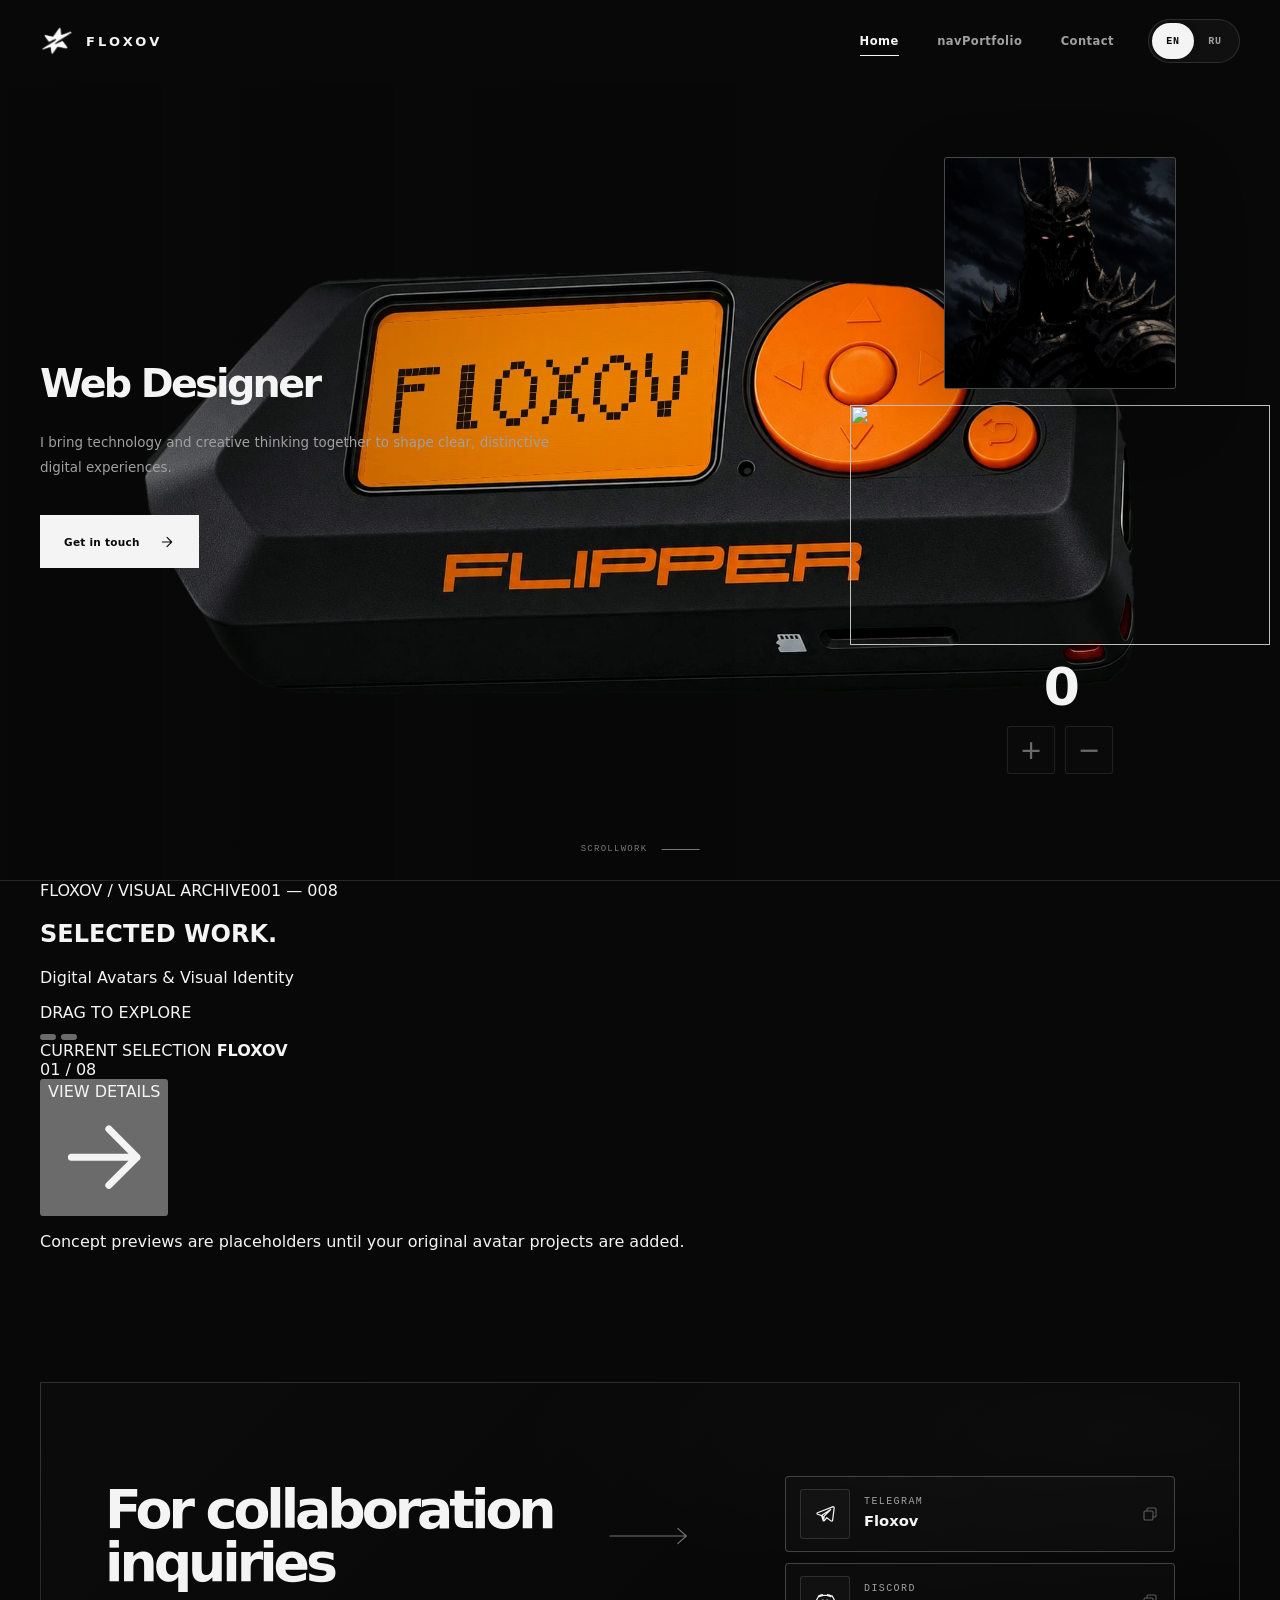
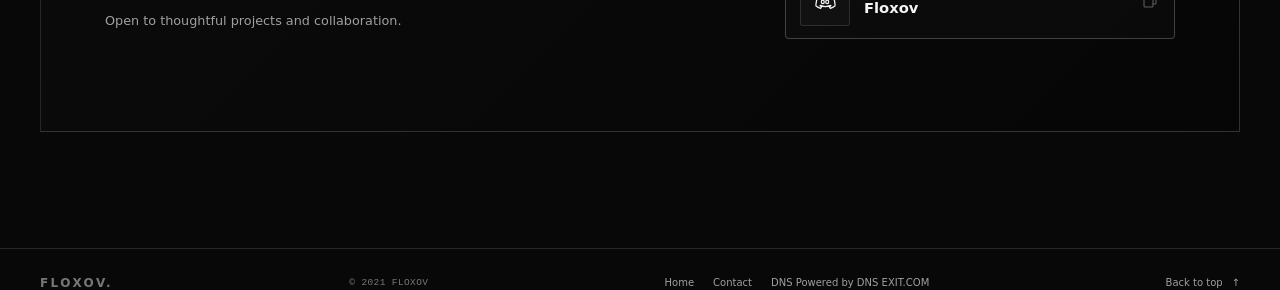
==== index.html @ 04207eb5 "Add files via upload" ====
<!doctype html>
<html lang="en" data-theme="dark">
<head>
  <meta http-equiv="Content-Security-Policy" content="default-src &#x27;self&#x27;; base-uri &#x27;self&#x27;; object-src &#x27;none&#x27;; script-src &#x27;self&#x27; https://esm.sh https://challenges.cloudflare.com &#x27;sha256-5mJAbvKULh+lvlrtJon8p7mbeNdDhmEiXZeU22k9lGs=&#x27; &#x27;sha256-ea7IkS60d4CehAq8591YWWOEiERWrTW+AZmsO9hzJ28=&#x27; &#x27;sha256-syVRIpHS0zvZIribsafg/U54UhR/vPU/T8S7jw3VT3M=&#x27; &#x27;sha256-yA9S/LMW4sCDt59iBPXd8wqnP6wazRO9f/RD3XvCiGE=&#x27;; style-src &#x27;self&#x27; &#x27;unsafe-inline&#x27; https://fonts.googleapis.com; font-src &#x27;self&#x27; https://fonts.gstatic.com data:; img-src &#x27;self&#x27; data: https:; media-src &#x27;self&#x27; blob: https:; connect-src &#x27;self&#x27; https://vobqvzhwgoehjbbfukhs.supabase.co wss://vobqvzhwgoehjbbfukhs.supabase.co https://esm.sh https://challenges.cloudflare.com; frame-src https://challenges.cloudflare.com; worker-src &#x27;self&#x27; blob:; form-action &#x27;self&#x27;; manifest-src &#x27;self&#x27;; upgrade-insecure-requests">
  <meta charset="utf-8">
  <meta name="viewport" content="width=device-width, initial-scale=1, viewport-fit=cover">
  <meta name="theme-color" content="#080808">
  <meta name="color-scheme" content="dark">
  <meta name="description" content="A personal space by FLOXOV for technology, design, and digital work.">
  <meta property="og:type" content="website">
  <meta property="og:title" content="FLOXOV — Personal Website">
  <meta property="og:description" content="A personal space for technology, design, and digital work.">
  <meta property="og:image" content="./assets/og-image.png">
  <meta property="og:image:width" content="1200">
  <meta property="og:image:height" content="630">
  <meta property="og:image:type" content="image/png">
  <meta name="twitter:image" content="./assets/og-image.png">
  <meta name="twitter:card" content="summary_large_image">
  <meta name="twitter:title" content="FLOXOV — Personal Website">
  <meta name="twitter:description" content="A personal space for technology, design, and digital work.">
  <title>FLOXOV — Personal Website</title>
  <link rel="icon" type="image/png" href="./assets/favicon.png">
  <link rel="preconnect" href="https://fonts.googleapis.com">
  <link rel="preconnect" href="https://fonts.gstatic.com" crossorigin>
  <link href="https://fonts.googleapis.com/css2?family=DM+Mono:wght@400;500&family=Manrope:wght@400;500;600;700;800&display=swap" rel="stylesheet">
  <!-- Critical fallback styles: preserve the FLOXOV visual baseline if an external stylesheet is temporarily unavailable. -->
  <style>
    html,body{margin:0;min-width:320px;max-width:100%;background:#080808;color:#f4f4f4;font-family:Manrope,Inter,system-ui,-apple-system,BlinkMacSystemFont,"Segoe UI",sans-serif}
    body{overflow-x:hidden}a{color:inherit;text-decoration:none}button{font:inherit;color:inherit}img,svg{display:block;max-width:100%}[hidden]{display:none!important}
    .contact-direction svg{width:88px;height:18px;fill:none;stroke:currentColor;stroke-width:1.15}
    .button-contact svg{width:24px;height:24px;fill:none;stroke:currentColor;stroke-width:1.6}
  </style>
  <link rel="stylesheet" href="./assets/styles.css">
  <link rel="stylesheet" href="./assets/crown.css">
  <link rel="stylesheet" href="./assets/portfolio.css">
  <link rel="stylesheet" href="./assets/security.css">
  <script>
    (() => {
      const root = document.documentElement;
      let language = "";
      root.dataset.theme = "dark";
      root.style.colorScheme = "dark";
      try {
        language = localStorage.getItem("floxov-language") || "";
      } catch (_) {}
      if (language !== "ru" && language !== "en") {
        const browserLanguage = (navigator.languages && navigator.languages[0]) || navigator.language || "";
        language = browserLanguage.toLowerCase().startsWith("ru") ? "ru" : "en";
      }
      root.dataset.language = language;
      root.lang = language;
    })();
  </script>
  <script src="./assets/config.js" defer></script>
  <script src="./assets/main.js" defer></script>
  <script src="./assets/crown.js" defer></script>
  <script src="./assets/portfolio.js" defer></script>
</head>
<body>
  <a class="skip-link" href="#main" data-i18n="skip">Skip to content</a>
  <div class="scroll-progress" aria-hidden="true"><span data-scroll-progress></span></div>

  <header class="site-header" data-header>
    <div class="shell header-inner">
      <a class="brand" href="#home" aria-label="FLOXOV home" data-i18n-aria-label="brandHome">
        <span class="brand-mark" data-brand-mark aria-hidden="true" hidden>
          <img class="brand-logo-image" data-brand-logo alt="" hidden>
        </span>
        <span class="brand-name" data-brand-name data-profile-name>FLOXOV</span>
      </a>

      <nav class="primary-nav" aria-label="Main navigation" data-i18n-aria-label="navLabel">
        <a class="nav-link is-active" href="#home" data-nav="home" aria-current="location" data-i18n="navHome">Home</a>
        <a class="nav-link" href="#portfolio" data-nav="portfolio" data-i18n="navPortfolio">Work</a>
        <a class="nav-link" href="#contact" data-nav="contact" data-i18n="navContact">Contact</a>
      </nav>

      <div class="header-actions">
        <div class="language-switch" role="group" aria-label="Choose language" data-i18n-aria-label="languageLabel">
          <span class="language-switch-indicator" aria-hidden="true"></span>
          <button type="button" class="language-option is-active" data-language="en" aria-pressed="true">EN</button>
          <button type="button" class="language-option" data-language="ru" aria-pressed="false">RU</button>
        </div>
        <button class="icon-button menu-toggle" type="button" data-menu-toggle aria-label="Open navigation menu" aria-expanded="false" aria-controls="mobile-navigation" data-i18n-aria-label="menuOpen">
          <span class="menu-lines" aria-hidden="true"><i></i><i></i></span>
        </button>
      </div>
    </div>

    <nav class="mobile-nav" id="mobile-navigation" aria-label="Mobile navigation" data-i18n-aria-label="mobileNavLabel" hidden>
      <a href="#home" data-nav="home" data-i18n="navHome">Home</a>
      <a href="#portfolio" data-nav="portfolio" data-i18n="navPortfolio">Work</a>
      <a href="#contact" data-nav="contact" data-i18n="navContact">Contact</a>
    </nav>
  </header>

  <main id="main">
    <section class="hero-section page-section" id="home" data-section="home">
      <div class="hero-noise" aria-hidden="true"></div>

      <div class="hero-flipper-stage" data-hero-video-stage aria-hidden="true">
        <img
          class="hero-flipper-poster"
          data-hero-video-poster
          src="./assets/flipper-dark-poster.webp"
          alt=""
          loading="eager"
          decoding="async"
        >
        <video
          class="hero-flipper-video"
          data-hero-video
          muted
          autoplay
          loop
          playsinline
          preload="auto"
          poster="./assets/flipper-dark-poster.webp"
          aria-hidden="true"
          tabindex="-1"
          disablepictureinpicture
        ></video>
      </div>
      <div class="shell hero-grid">
        <div class="hero-copy-column" data-reveal>
          <h1 class="hero-title hero-role-title">
            <span data-i18n="heroRoleLineOne">Web Designer</span>
          </h1>
          <p class="hero-description" data-i18n="heroDescription">A personal portfolio and digital business card, created to showcase my work and provide a simple way to connect with me.</p>
          <div class="hero-actions">
            <a class="button button-primary button-contact" href="#contact">
              <span data-i18n="heroContact">Get in touch</span>
              <svg width="24" height="24" viewBox="0 0 24 24" fill="none" stroke="currentColor" stroke-width="1.6" stroke-linecap="round" stroke-linejoin="round" aria-hidden="true"><path d="M5 12h14M12 5l7 7-7 7"/></svg>
            </a>
          </div>
        </div>

        <div class="hero-visual" data-reveal>
          <div class="profile-tile" data-profile-frame role="img" tabindex="0" data-i18n-aria-label="avatarGlitchLabel" aria-label="FLOXOV avatar. Hover or focus to trigger a brief glitch effect.">
            <img
              class="profile-photo"
              data-profile-image
              alt="FLOXOV visual cover"
              loading="eager"
              decoding="async"
              hidden
            >
            <img class="profile-glitch-layer profile-glitch-layer--cyan" data-profile-glitch-layer="cyan" alt="" aria-hidden="true" draggable="false">
            <img class="profile-glitch-layer profile-glitch-layer--red" data-profile-glitch-layer="red" alt="" aria-hidden="true" draggable="false">
            <video
              class="profile-video"
              data-profile-video
              muted
              loop
              playsinline
              autoplay
              preload="metadata"
              aria-hidden="true"
              tabindex="-1"
              hidden
            ></video>
            <span class="profile-media-fallback" aria-hidden="true"></span>
          </div>

          <!-- Floating crown sits outside the avatar's clipped glitch frame. -->
          <div class="floxov-crown" data-floating-crown aria-hidden="true">
            <span class="floxov-crown-float">
              <img class="floxov-crown-image" data-crown-image src="./assets/crown-alpha.webp" alt="" decoding="async" width="420" height="240">
              <video class="floxov-crown-video" data-crown-video muted autoplay loop playsinline preload="none" disablepictureinpicture tabindex="-1" aria-hidden="true" width="420" height="240" hidden></video>
            </span>
          </div>

          <section class="reputation-widget" data-reputation-widget role="region" data-i18n-aria-label="repTitle" aria-label="FLOXOV reputation">
            <div class="reputation-score-row">
              <strong class="reputation-score" data-reputation-score aria-live="polite" aria-atomic="true" data-i18n-aria-label="repScoreLabel" aria-label="Current reputation score">0</strong>
            </div>
            <div class="reputation-vote-actions" role="group" data-i18n-aria-label="repVoteGroupLabel" aria-label="Vote on FLOXOV reputation">
              <button class="reputation-vote" type="button" data-reputation-vote="1" data-vote="1" data-selected="false" disabled data-i18n-aria-label="repLikeLabel" data-i18n-title="repLikeLabel" aria-label="Increase FLOXOV reputation">
                <span aria-hidden="true">+</span>
              </button>
              <button class="reputation-vote" type="button" data-reputation-vote="-1" data-vote="-1" data-selected="false" disabled data-i18n-aria-label="repDislikeLabel" data-i18n-title="repDislikeLabel" aria-label="Decrease FLOXOV reputation">
                <span aria-hidden="true">−</span>
              </button>
            </div>
            <p class="reputation-status" data-reputation-status role="status" aria-live="polite" data-i18n="repUnavailable">Voting is unavailable until the backend is configured.</p>
            <p class="reputation-cooldown" data-reputation-cooldown hidden></p>
          </section>
        </div>
      </div>


      <a class="hero-scroll" href="#portfolio"><span data-i18n="scrollWork">Explore selected work</span><span class="scroll-line" aria-hidden="true"></span></a>
    </section>


    <!-- Independent, data-driven avatar gallery. The original hero and crown remain intact. -->
    <section class="portfolio-section page-section" id="portfolio" data-section="portfolio" aria-labelledby="portfolio-heading">
      <div class="portfolio-atmosphere" aria-hidden="true"></div>
      <div class="shell portfolio-inner">
        <header class="portfolio-heading-block" data-portfolio-reveal>
          <div class="portfolio-eyebrow"><span class="portfolio-eyebrow-line" aria-hidden="true"></span><span>FLOXOV / <span data-portfolio-text="eyebrow">VISUAL ARCHIVE</span></span><span class="portfolio-heading-index">001 — 008</span></div>
          <h2 id="portfolio-heading" class="portfolio-heading" data-portfolio-text="heading">SELECTED WORK<span class="portfolio-heading-period">.</span></h2>
          <p class="portfolio-subtitle" data-portfolio-text="subtitle">Digital Avatars &amp; Visual Identity</p>
        </header>

        <div class="portfolio-showcase" data-portfolio-reveal>
          <div class="portfolio-stage" data-portfolio-stage tabindex="0" role="region" aria-roledescription="carousel" aria-label="Avatar portfolio" aria-live="off">
            <div class="portfolio-stage-halo" aria-hidden="true"></div>
            <div class="portfolio-cards" data-portfolio-cards></div>
            <noscript><figure class="portfolio-noscript"><img src="./assets/floxov.png" alt="FLOXOV dark fantasy avatar" width="720" height="720"><figcaption>FLOXOV / Obsidian King</figcaption></figure></noscript>
            <span class="portfolio-swipe-hint" data-portfolio-text="swipeHint" aria-hidden="true">DRAG TO EXPLORE</span>
          </div>
          <div class="portfolio-toolbar" role="group" aria-label="Portfolio controls">
            <div class="portfolio-toolbar-navigation">
              <button class="portfolio-tool-button" type="button" data-portfolio-prev aria-label="Previous avatar">
                <svg viewBox="0 0 24 24" fill="none" stroke="currentColor" stroke-width="1.5" stroke-linecap="round" stroke-linejoin="round" aria-hidden="true"><path d="m14.5 5-7 7 7 7"/></svg>
              </button>
              <button class="portfolio-tool-button" type="button" data-portfolio-next aria-label="Next avatar">
                <svg viewBox="0 0 24 24" fill="none" stroke="currentColor" stroke-width="1.5" stroke-linecap="round" stroke-linejoin="round" aria-hidden="true"><path d="m9.5 5 7 7-7 7"/></svg>
              </button>
            </div>
            <div class="portfolio-toolbar-divider" aria-hidden="true"></div>
            <div class="portfolio-active-project" aria-live="polite" aria-atomic="true">
              <span class="portfolio-active-kicker" data-portfolio-text="selected">CURRENT SELECTION</span>
              <strong class="portfolio-active-title" data-portfolio-title>FLOXOV</strong>
            </div>
            <div class="portfolio-toolbar-progress" aria-hidden="true"><span data-portfolio-progress></span></div>
            <span class="portfolio-counter" data-portfolio-counter aria-label="Project 1 of 8">01 <span>/</span> 08</span>
            <div class="portfolio-toolbar-divider portfolio-toolbar-divider--last" aria-hidden="true"></div>
            <button class="portfolio-details-button" type="button" data-portfolio-details><span data-portfolio-text="details">VIEW DETAILS</span><svg viewBox="0 0 24 24" fill="none" stroke="currentColor" stroke-width="1.5" stroke-linecap="round" stroke-linejoin="round" aria-hidden="true"><path d="M5 12h14m-6-6 6 6-6 6"/></svg></button>
          </div>
          <p class="portfolio-footnote" data-portfolio-text="footnote">Concept previews are placeholders until your original avatar projects are added.</p>
        </div>
      </div>
    </section>

    <dialog class="portfolio-dialog" data-portfolio-dialog aria-labelledby="portfolio-dialog-title" aria-describedby="portfolio-dialog-description">
      <button class="portfolio-dialog-close" type="button" data-portfolio-close aria-label="Close details"><svg viewBox="0 0 24 24" fill="none" stroke="currentColor" stroke-width="1.6" stroke-linecap="round" aria-hidden="true"><path d="m5 5 14 14M19 5 5 19"/></svg></button>
      <div class="portfolio-dialog-image-wrap"><img data-portfolio-dialog-image alt="" width="720" height="720"></div>
      <div class="portfolio-dialog-copy"><span class="portfolio-dialog-kicker" data-portfolio-text="dialogKicker">AVATAR / VISUAL STUDY</span><h3 id="portfolio-dialog-title" data-portfolio-dialog-title></h3><p id="portfolio-dialog-description" data-portfolio-dialog-description></p><span class="portfolio-dialog-counter" data-portfolio-dialog-counter></span></div>
    </dialog>


      <section class="contact-section page-section" id="contact" data-section="contact">
    <div class="shell">
      <div class="contact-panel">
        <div class="contact-video-poster" data-contact-video-poster aria-hidden="true" hidden></div>
        <video
          class="contact-background-video"
          data-contact-background-video
          muted
          loop
          playsinline
          autoplay
          preload="metadata"
          aria-hidden="true"
          tabindex="-1"
          hidden
        ></video>
        <div class="contact-video-overlay" data-contact-video-overlay aria-hidden="true" hidden></div>
        <div class="contact-copy" data-reveal>
          <h2 data-i18n="contactTitle">По поводу сотрудничества</h2>
          <p data-i18n="contactDescription">Открыт к интересным проектам и предложениям о сотрудничестве.</p>
          <div class="contact-direction" aria-hidden="true">
            <svg width="88" height="18" viewBox="0 0 88 18" fill="none" stroke="currentColor" stroke-width="1.15" stroke-linecap="round" stroke-linejoin="round" focusable="false">
              <path d="M1 9h80M72 1l9 8-9 8"/>
            </svg>
          </div>
        </div>
        <div class="contact-actions" data-reveal>
          <div id="contact-methods" class="contact-methods">
            <p class="contact-unavailable" data-i18n="contactUnavailable">Контактные данные пока не настроены.</p>
          </div>
        </div>
      </div>
    </div>
  </section>
  </main>

  <footer class="site-footer">
    <div class="shell footer-inner">
      <a class="footer-brand" href="#home"><span data-profile-name>FLOXOV</span><span>.</span></a>
      <p data-i18n="footerCopyright">© 2021 FLOXOV</p>
      <div class="footer-links">
        <a href="#home" data-i18n="navHome">Home</a>
        <a href="#contact" data-i18n="navContact">Contact</a>
        <a href="http://www.dnsExit.com" target="_blank" rel="noopener noreferrer">DNS Powered by DNS EXIT.COM</a>
      </div>
      <a class="back-top" href="#home"><span data-i18n="backTop">Back to top</span><span aria-hidden="true">↑</span></a>
    </div>
  </footer>

  <div class="reputation-toast" data-reputation-toast role="status" aria-live="polite" aria-atomic="true" hidden></div>

  <div class="copy-toast" data-copy-toast role="status" aria-live="polite" aria-atomic="true" hidden>
    <span class="copy-toast-icon" aria-hidden="true">
      <svg width="24" height="24" viewBox="0 0 24 24" fill="none" stroke="currentColor" stroke-width="1.8" stroke-linecap="round" stroke-linejoin="round" focusable="false">
        <path d="m5 12.5 4.2 4.2L19 7"/>
      </svg>
    </span>
    <span class="copy-toast-message" data-copy-toast-message></span>
  </div>
  <script type="module" src="./assets/reputation.js"></script>
</body>
</html>
---- assets/styles.css ----
/* FLOXOV — monochrome design system */
:root {
  color-scheme: dark;
  --bg: #080808;
  --bg-soft: #101010;
  --surface: #141414;
  --surface-raised: #191919;
  --text: #f4f4f4;
  --muted: #a0a0a0;
  --muted-2: #777777;
  --line: rgba(255,255,255,.12);
  --line-strong: rgba(255,255,255,.22);
  --surface-glass: rgba(255,255,255,.035);
  --inverse: #080808;
  --accent: #c7c7c7;
  --shadow: 0 30px 90px rgba(0,0,0,.28);
  --ease: cubic-bezier(.22,.72,.2,1);
  --font: "Manrope", Inter, system-ui, -apple-system, BlinkMacSystemFont, "Segoe UI", sans-serif;
  --mono: "DM Mono", "SFMono-Regular", Consolas, monospace;
  --header-height: 82px;
}

* { box-sizing: border-box; }
html {
  scroll-behavior: smooth;
  scroll-padding-top: calc(var(--header-height) + 18px);
  background: var(--bg);
}
body {
  min-width: 320px;
  margin: 0;
  min-height: 100vh;
  color: var(--text);
  background: var(--bg);
  font-family: var(--font);
  -webkit-font-smoothing: antialiased;
  text-rendering: optimizeLegibility;
  transition: color .3s var(--ease), background-color .3s var(--ease);
  overflow-x: clip;
}
body::before {
  content: "";
  position: fixed;
  z-index: -1;
  inset: 0;
  pointer-events: none;
  background:
    radial-gradient(ellipse at 80% 3%, rgba(255,255,255,.045), transparent 34%),
    radial-gradient(ellipse at 8% 65%, rgba(255,255,255,.02), transparent 36%);
}

::selection { color: var(--bg); background: var(--text); }
a { color: inherit; text-decoration: none; }
button { color: inherit; font: inherit; }
button, a { -webkit-tap-highlight-color: transparent; }
button:focus-visible, a:focus-visible {
  outline: 2px solid var(--text);
  outline-offset: 4px;
}
img, svg { display: block; }
[hidden] { display: none !important; }
.shell { width: min(1220px, calc(100% - 80px)); margin-inline: auto; }
.skip-link {
  position: fixed; z-index: 1000; top: 12px; left: 12px;
  padding: 12px 16px; color: var(--inverse); background: var(--text);
  transform: translateY(-160%); transition: transform .2s ease;
}
.skip-link:focus { transform: translateY(0); }
.scroll-progress {
  position: fixed; z-index: 120; top: 0; left: 0; width: 100%; height: 2px;
  pointer-events: none; background: transparent;
}
.scroll-progress span {
  display: block; width: 0; height: 100%; background: var(--text);
  transform-origin: left center;
}

/* Header and navigation */
.site-header {
  position: sticky; z-index: 100; top: 0;
  border-bottom: 1px solid transparent;
  background: transparent;
  transition: background .28s ease, border-color .28s ease;
}
.site-header.is-scrolled {
  background: color-mix(in srgb, var(--bg) 86%, transparent);
  border-color: var(--line);
  -webkit-backdrop-filter: blur(18px);
  backdrop-filter: blur(18px);
}
.header-inner {
  min-height: var(--header-height);
  display: flex; align-items: center; gap: 34px;
}
.brand { display: inline-flex; align-items: center; gap: 12px; flex: 0 0 auto; }
.brand-mark {
  width: 27px; height: 27px; display: grid; place-items: center;
  border: 1px solid var(--line-strong); transform: rotate(45deg);
  font-size: 12px; font-weight: 800;
}
.brand-mark span { transform: rotate(-45deg); }
.brand-mark.has-custom-logo {
  transform: none;
  border: 0;
  overflow: hidden;
}
.brand-logo-image {
  display: block;
  width: 100%;
  height: 100%;
  object-fit: contain;
  object-position: center;
}
.brand-logo-image[hidden],
.brand-mark-fallback[hidden] { display: none !important; }
.brand-name { font-size: 13px; font-weight: 800; letter-spacing: .24em; }
.primary-nav { display: flex; align-items: center; gap: clamp(20px, 3vw, 40px); margin-left: auto; }
.nav-link {
  position: relative; padding: 10px 0; color: var(--muted);
  font-size: 11px; font-weight: 700; letter-spacing: .04em;
  transition: color .2s ease;
}
.nav-link::after {
  content: ""; position: absolute; right: 100%; bottom: 2px; left: 0;
  height: 1px; background: var(--text); transition: right .28s var(--ease);
}
.nav-link:hover, .nav-link.is-active { color: var(--text); }
.nav-link:hover::after, .nav-link.is-active::after { right: 0; }
.header-actions { display: flex; align-items: center; gap: 12px; }
.language-switch {
  display: inline-flex; align-items: center; gap: 7px;
  color: var(--muted-2); font: 10px var(--mono); letter-spacing: .08em;
}
.language-option {
  padding: 7px 2px; border: 0; background: transparent; color: var(--muted-2);
  cursor: pointer; font: inherit; transition: color .2s ease;
}
.language-option:hover, .language-option.is-active { color: var(--text); }
.icon-button {
  width: 39px; height: 39px; display: grid; place-items: center;
  border: 1px solid var(--line); background: var(--surface-glass);
  cursor: pointer; transition: transform .25s var(--ease), border-color .25s, background .25s;
}
.icon-button:hover { transform: translateY(-2px); border-color: var(--line-strong); background: var(--surface); }
.icon-button svg { width: 16px; height: 16px; fill: none; stroke: currentColor; stroke-width: 1.5; stroke-linecap: round; stroke-linejoin: round; }
.menu-toggle { display: none; }
.menu-lines { width: 16px; display: grid; gap: 5px; }
.menu-lines i { height: 1px; width: 100%; background: currentColor; transition: transform .2s ease; }
.menu-toggle[aria-expanded="true"] .menu-lines i:first-child { transform: translateY(3px) rotate(45deg); }
.menu-toggle[aria-expanded="true"] .menu-lines i:last-child { transform: translateY(-3px) rotate(-45deg); }
.mobile-nav { display: none; }

/* Hero */
.hero-section {
  position: relative; isolation: isolate; min-height: min(790px, calc(100svh - var(--header-height)));
  display: flex; align-items: center; overflow: hidden;
  border-bottom: 1px solid var(--line);
  background:
    radial-gradient(ellipse at 77% 48%, rgba(255,255,255,.065), transparent 34%),
    linear-gradient(125deg, var(--bg) 0%, var(--bg-soft) 100%);
}

.hero-noise {
  position: absolute; inset: 0; z-index: -1; opacity: .16; pointer-events: none;
  background-image: url("data:image/svg+xml,%3Csvg viewBox='0 0 180 180' xmlns='http://www.w3.org/2000/svg'%3E%3Cfilter id='n'%3E%3CfeTurbulence type='fractalNoise' baseFrequency='.85' numOctaves='3' stitchTiles='stitch'/%3E%3C/filter%3E%3Crect width='100%25' height='100%25' filter='url(%23n)' opacity='.16'/%3E%3C/svg%3E");
}
.hero-grid {
  display: grid; grid-template-columns: minmax(0, 1.08fr) minmax(340px, .92fr);
  align-items: center; gap: clamp(44px, 8vw, 120px);
  padding-top: 74px; padding-bottom: 106px;
}
.hero-copy-column { position: relative; z-index: 2; }
.eyebrow, .section-kicker {
  display: flex; align-items: center; gap: 11px;
  color: var(--muted); font: 10px var(--mono); letter-spacing: .14em; text-transform: uppercase;
}
.hero-eyebrow { margin: 0 0 34px; }
.status-dot {
  width: 6px; height: 6px; border-radius: 50%; background: #9aa99b;
  box-shadow: 0 0 0 4px rgba(154,169,155,.1);
}
.eyebrow-index { color: var(--muted-2); }
.hero-title {
  margin: 0 0 25px; font-size: clamp(76px, 12.5vw, 174px);
  line-height: .82; letter-spacing: -.105em; font-weight: 800;
  white-space: nowrap;
}
.hero-period { color: var(--muted-2); }
.hero-statement {
  max-width: 600px; margin: 0 0 14px; font-size: clamp(22px, 3.2vw, 38px);
  line-height: 1.25; letter-spacing: -.055em; font-weight: 600;
}
.hero-description {
  max-width: 500px; margin: 0; color: var(--muted);
  font-size: 14px; line-height: 1.9;
}
.hero-actions { display: flex; flex-wrap: wrap; align-items: center; gap: 12px; margin-top: 34px; }
.button {
  min-height: 49px; display: inline-flex; align-items: center; justify-content: center;
  gap: 16px; padding: 0 19px; border: 1px solid var(--line-strong);
  font-size: 10px; font-weight: 800; letter-spacing: .025em;
  transition: transform .28s var(--ease), background .25s ease, color .25s ease, border-color .25s ease;
}
.button:hover { transform: translateY(-3px); }
.button svg { width: 15px; height: 15px; fill: none; stroke: currentColor; stroke-width: 1.6; stroke-linecap: round; stroke-linejoin: round; }
.button-primary { color: var(--inverse); background: var(--text); border-color: var(--text); }
.button-primary:hover { background: transparent; color: var(--text); }
.button-quiet { color: var(--text); background: transparent; border-color: transparent; }
.button-quiet:hover { border-color: var(--line); background: var(--surface-glass); }
.hero-visual {
  position: relative;
  min-height: 460px;
  display: grid;
  place-items: center;
  perspective: 1000px;
  isolation: isolate;
}
.profile-tile {
  position: relative;
  z-index: 2;
  width: min(100%, 370px);
  aspect-ratio: .83;
  overflow: hidden;
  border: 1px solid var(--line-strong);
  background:
    radial-gradient(ellipse at 52% 35%, rgba(255,255,255,.12), transparent 46%),
    linear-gradient(145deg, #242424 0%, #151515 54%, #090909 100%);
  box-shadow: 0 38px 100px rgba(0,0,0,.38);
  translate: var(--parallax-x, 0px) var(--parallax-y, 0px);
  transform: rotateY(-6deg) rotateX(2deg);
  transition: transform .55s var(--ease), translate .35s var(--ease), border-color .3s ease;
}

.hero-visual:hover .profile-tile {
  transform: rotateY(0) rotateX(0) translateY(-4px);
}
.profile-photo {
  position: absolute;
  inset: 0;
  display: block;
  width: 100%;
  height: 100%;
  object-fit: cover;
  object-position: 50% 50%;
  opacity: 0;
  transform: scale(1.025);
  transition: opacity .65s var(--ease), transform .9s var(--ease);
}
.profile-photo.is-loaded {
  opacity: 1;
  transform: scale(1);
}
.hero-visual:hover .profile-photo.is-loaded {
  transform: scale(1.035);
}
.profile-tile.is-image-missing {
  background:
    radial-gradient(ellipse at 52% 35%, rgba(255,255,255,.12), transparent 46%),
    linear-gradient(145deg, #242424 0%, #151515 54%, #090909 100%);
}

.hero-scroll {
  position: absolute; bottom: 26px; left: 50%; display: flex; align-items: center; gap: 14px;
  color: var(--muted-2); font: 9px var(--mono); letter-spacing: .14em; text-transform: uppercase;
  transform: translateX(-50%);
}
.scroll-line { width: 38px; height: 1px; background: var(--muted-2); transform-origin: left; animation: scroll-line 2.2s ease-in-out infinite; }
@keyframes scroll-line { 0%,100% { transform: scaleX(.35); opacity: .35; } 50% { transform: scaleX(1); opacity: 1; } }

/* Shared sections */
.section { position: relative; padding: clamp(88px, 10vw, 142px) 0; }

.focus-section { background: var(--bg-soft); border-block: 1px solid var(--line); }
.projects-section { background: var(--bg); }
.section-heading {
  display: flex; align-items: flex-end; justify-content: space-between; gap: 50px;
  margin-bottom: clamp(48px, 6vw, 76px);
}
.section-kicker { margin: 0 0 24px; }
.section-kicker span:first-child { color: var(--muted-2); }
.section-title {
  margin: 0; font-size: clamp(42px, 6.5vw, 82px); line-height: .99;
  letter-spacing: -.075em; font-weight: 600;
}
.title-muted { color: var(--muted-2); }
.section-aside {
  max-width: 330px; margin: 0 0 6px; color: var(--muted);
  font-size: 12px; line-height: 1.9;
}
.compact-heading { margin-bottom: 55px; }












.body-copy { margin: 0 0 18px; color: var(--muted); font-size: 13px; line-height: 2; }






/* Focus cards */
.focus-grid { display: grid; grid-template-columns: repeat(3, minmax(0,1fr)); border-top: 1px solid var(--line); border-left: 1px solid var(--line); }
.focus-item {
  position: relative; min-height: 245px; padding: 25px 27px 28px;
  border-right: 1px solid var(--line); border-bottom: 1px solid var(--line);
  transition: background .3s ease, transform .3s var(--ease);
}
.focus-item:hover { z-index: 1; background: var(--surface-glass); }
.focus-number { color: var(--muted-2); font: 9px var(--mono); letter-spacing: .1em; }
.focus-symbol {
  height: 70px; display: flex; align-items: center; justify-content: flex-start;
  color: var(--muted); font: 24px var(--mono);
}
.symbol-grid { display: grid; grid-template-columns: repeat(2,10px); grid-template-rows: repeat(2,10px); gap: 5px; align-content: center; }
.symbol-grid i { border: 1px solid var(--muted-2); }
.symbol-motion { gap: 5px; align-items: center; }
.symbol-motion i { display: block; width: 4px; border: 1px solid var(--muted-2); border-radius: 8px; }
.symbol-motion i:nth-child(1) { height: 16px; }
.symbol-motion i:nth-child(2) { height: 28px; }
.symbol-motion i:nth-child(3) { height: 42px; }
.symbol-orbit { position: relative; width: 58px; height: 58px; border: 1px solid var(--line-strong); border-radius: 50%; transform: scaleY(.65); }
.symbol-orbit i { position: absolute; width: 8px; height: 8px; top: 4px; left: 10px; border-radius: 50%; background: var(--muted); }
.symbol-frame { width: 52px; height: 44px; margin: 13px 0; border: 1px solid var(--line-strong); }
.symbol-frame i { display: block; width: 19px; height: 19px; margin: 11px auto; border: 1px solid var(--muted-2); }
.symbol-plus { font-size: 34px; font-weight: 300; }
.focus-item h3 { margin: 0 0 9px; font-size: 14px; font-weight: 700; letter-spacing: -.02em; }
.focus-item p { max-width: 260px; margin: 0; color: var(--muted); font-size: 11px; line-height: 1.8; }

/* Editable toolset */
.toolset-block {
  margin-top: 72px; padding-top: 28px; border-top: 1px solid var(--line);
}
.toolset-heading {
  display: flex; align-items: baseline; justify-content: space-between; gap: 24px;
}
.toolset-heading .section-kicker { margin: 0; }
.toolset-heading h3 {
  margin: 0; font-size: clamp(22px, 3vw, 34px);
  font-weight: 600; letter-spacing: -.055em;
}
.toolset-aside {
  max-width: 540px; margin: 14px 0 25px auto; color: var(--muted);
  font-size: 10px; line-height: 1.8;
}
.toolset-grid { display: grid; grid-template-columns: repeat(4, minmax(0,1fr)); gap: 10px; }
.tool-group {
  min-width: 0; padding: 17px 15px 18px; border: 1px solid var(--line);
  background: var(--surface-glass);
}
.tool-group h4 { margin: 0 0 14px; font-size: 11px; font-weight: 700; }
.tool-group .project-tags { gap: 6px; }
.tool-group .project-tags span { padding: 5px 7px; font-size: 8px; }

/* Project cards */
.project-grid { display: grid; grid-template-columns: repeat(2, minmax(0,1fr)); gap: 56px 26px; }
.project-card { min-width: 0; }
.project-art {
  position: relative; min-height: 330px; aspect-ratio: 1.58;
  display: flex; align-items: center; justify-content: center;
  overflow: hidden; border: 1px solid var(--line);
  background: #141414; isolation: isolate;
  transition: transform .45s var(--ease), border-color .3s ease;
}
.project-card:hover .project-art { transform: translateY(-3px) scale(1.006); border-color: var(--line-strong); }
.project-art::before {
  content: ""; position: absolute; inset: 0; z-index: -1;
  background: radial-gradient(ellipse at 50% 48%, rgba(255,255,255,.1), transparent 58%);
}


.art-index, .art-caption {
  position: absolute; z-index: 2; color: rgba(255,255,255,.56);
  font: 9px var(--mono); letter-spacing: .12em;
}
.art-index { top: 20px; left: 21px; }
.art-caption { right: 21px; bottom: 20px; }

.preview-note {
  position: absolute; right: 18px; top: 18px; z-index: 5;
  padding: 7px 9px; border: 1px solid rgba(255,255,255,.16);
  background: rgba(0,0,0,.28); color: rgba(255,255,255,.72);
  font: 8px var(--mono); letter-spacing: .1em; text-transform: uppercase;
}

.art-orbit {
  position: absolute; width: 55%; aspect-ratio: 1; border: 1px solid rgba(255,255,255,.22);
  border-radius: 50%; transform: rotate(28deg) scaleY(.55);
  box-shadow: 0 0 0 28px rgba(255,255,255,.025), 0 0 0 58px rgba(255,255,255,.018);
}
.art-monogram { position: relative; z-index: 1; color: #eee; font-size: clamp(90px, 13vw, 170px); font-weight: 800; letter-spacing: -.14em; line-height: .8; }
.art-monogram span { color: #777; }
.art-identity { background: radial-gradient(circle at 50% 45%, #393939, #171717 54%, #0b0b0b); }
.art-motion { background: radial-gradient(ellipse at 48% 50%, #333, #131313 65%, #090909); }
.motion-rings { position: absolute; width: 44%; aspect-ratio: 1; }
.motion-rings i { position: absolute; inset: 0; border: 1px solid rgba(255,255,255,.34); border-radius: 50%; transform: scaleX(.55) rotate(25deg); }
.motion-rings i:nth-child(2) { transform: scaleX(.78) rotate(-25deg); }
.motion-rings i:nth-child(3) { transform: scale(.56) rotate(60deg); }
.motion-word, .interface-word, .tools-word {
  white-space: pre-line; position: relative; z-index: 1; color: #f1f1f1; font-size: clamp(25px, 4vw, 48px);
  font-weight: 800; line-height: .88; letter-spacing: -.08em; text-align: center;
}
.art-interface { background: linear-gradient(145deg, #333, #171717 55%, #090909); }
.interface-window {
  position: absolute; left: 15%; top: 20%; width: 48%; height: 59%;
  display: grid; grid-template-columns: repeat(3,1fr); grid-template-rows: 8px repeat(2,1fr);
  gap: 8px; padding: 13px; border: 1px solid rgba(255,255,255,.3);
  background: rgba(255,255,255,.045); transform: perspective(600px) rotateY(-17deg) rotateX(5deg);
  box-shadow: 20px 24px 50px rgba(0,0,0,.2);
}
.interface-window i { width: 4px; height: 4px; border-radius: 50%; background: rgba(255,255,255,.58); }
.interface-window b { border: 1px solid rgba(255,255,255,.19); background: rgba(255,255,255,.055); }
.interface-word { position: absolute; right: 9%; bottom: 25%; text-align: right; font-size: clamp(22px, 3.4vw, 40px); }
.art-tools { background: radial-gradient(circle at 50% 50%, #3b3b3b, #161616 60%, #090909); }
.tool-shapes { position: absolute; width: 58%; height: 60%; }
.tool-shapes i { position: absolute; display: block; border: 1px solid rgba(255,255,255,.35); }
.tool-shapes i:nth-child(1) { width: 43%; aspect-ratio: 1; left: 5%; top: 10%; transform: rotate(18deg); }
.tool-shapes i:nth-child(2) { width: 48%; aspect-ratio: 1; right: 7%; top: 0; border-radius: 50%; }
.tool-shapes i:nth-child(3) { width: 56%; height: 45%; left: 24%; bottom: 0; transform: skew(-18deg); }
.tools-word { font-size: clamp(24px, 3.8vw, 44px); text-shadow: 0 4px 24px rgba(0,0,0,.7); }

.project-card-heading { display: flex; align-items: baseline; justify-content: space-between; gap: 18px; margin-top: 20px; }
.project-card-heading h3 { margin: 0; font-size: clamp(15px, 1.5vw, 18px); font-weight: 700; letter-spacing: -.035em; }
.project-card-heading > span { flex: 0 0 auto; color: var(--muted-2); font: 9px var(--mono); letter-spacing: .08em; text-transform: uppercase; }
.project-card > p { max-width: 520px; margin: 12px 0 17px; color: var(--muted); font-size: 11px; line-height: 1.85; }
.project-tags { display: flex; flex-wrap: wrap; gap: 7px; }
.project-tags span {
  padding: 6px 9px; border: 1px solid var(--line); color: var(--muted);
  font: 8px var(--mono); letter-spacing: .04em;
}
.project-card-foot {
  display: flex; justify-content: space-between; align-items: center; gap: 12px;
  margin-top: 18px; padding-top: 13px; border-top: 1px solid var(--line);
  color: var(--muted-2); font: 9px var(--mono); letter-spacing: .05em;
}
.project-card-foot > span:last-child { font-size: 13px; }
.project-card-link { display: inline-flex; align-items: center; gap: 8px; color: var(--text); }
.projects-footnote {
  max-width: 720px; margin: 42px 0 0; padding-left: 15px; border-left: 1px solid var(--line-strong);
  color: var(--muted-2); font-size: 10px; line-height: 1.8;
}















.social-links { display: flex; flex-wrap: wrap; gap: 8px; }
.social-links a { padding: 8px 10px; border: 1px solid var(--line); color: var(--muted); font: 9px var(--mono); transition: color .2s,border-color .2s; }
.social-links a:hover { color: var(--text); border-color: var(--line-strong); }













.site-footer { padding: 27px 0; background: var(--bg); border-top: 1px solid var(--line); }
.footer-inner { display: flex; align-items: center; justify-content: space-between; gap: 24px; }
.footer-brand { font-size: 12px; font-weight: 800; letter-spacing: .2em; }
.footer-brand span { color: var(--muted-2); }
.footer-inner p { margin: 0; color: var(--muted-2); font: 9px var(--mono); letter-spacing: .04em; }
.footer-links { display: flex; flex-wrap: wrap; gap: 19px; }
.footer-links a, .back-top { color: var(--muted); font-size: 10px; transition: color .2s ease; }
.footer-links a:hover, .back-top:hover { color: var(--text); }
.back-top { display: inline-flex; align-items: center; gap: 9px; }

/* Motion: content is visible by default; JS only adds the reveal state after setup. */
[data-reveal] { opacity: 1; transform: none; }
.motion-ready [data-reveal] {
  opacity: 0; transform: translateY(18px);
  transition: opacity .7s var(--ease), transform .7s var(--ease);
}
.motion-ready [data-reveal].is-visible { opacity: 1; transform: translateY(0); }
.motion-ready [data-reveal].reveal-delay { transition-delay: .12s; }
@media (hover: hover) and (pointer: fine) {
  body::after {
    content: ""; position: fixed; z-index: 0; top: var(--pointer-y, -1000px); left: var(--pointer-x, -1000px);
    width: 280px; height: 280px; border-radius: 50%; pointer-events: none;
    transform: translate(-50%,-50%); opacity: .11;
    background: radial-gradient(circle, var(--text), transparent 68%);
    mix-blend-mode: soft-light;
  }
}

/* Responsive layouts */
@media (min-width: 1500px) {
  .shell { width: min(1320px, calc(100% - 120px)); }
  .hero-grid { gap: 130px; }
  .hero-visual { min-height: 520px; }
  .profile-tile { width: 390px; }
}
@media (max-width: 1100px) {
  .shell { width: min(100% - 56px, 1000px); }
  .hero-grid { grid-template-columns: minmax(0,1fr) minmax(280px,.78fr); gap: 38px; }
  .hero-title { font-size: clamp(72px, 12vw, 136px); }
  .hero-visual { min-height: 390px; }
  .profile-tile { width: min(100%, 310px); }
  
  
  .project-art { min-height: 280px; }
}
@media (max-width: 820px) {
  :root { --header-height: 72px; }
  .shell { width: calc(100% - 44px); }
  .header-inner { gap: 18px; }
  .primary-nav { gap: 20px; }
  .nav-link { font-size: 10px; }
  .header-actions { gap: 8px; }
  .hero-section { min-height: auto; }
  .hero-grid { grid-template-columns: 1fr .75fr; gap: 22px; padding-top: 82px; padding-bottom: 104px; }
  .hero-title { font-size: clamp(64px, 11vw, 104px); }
  .hero-visual { min-height: 330px; }
  .profile-tile { width: min(100%, 260px); padding: 17px; }
  .profile-monogram { font-size: 170px; }
  .visual-coordinate { display: none; }
  .section { padding: 90px 0; }
  .section-heading { gap: 30px; }
  .section-aside { max-width: 270px; font-size: 11px; }
  
  
  
  .focus-grid { grid-template-columns: repeat(2,minmax(0,1fr)); }
  .focus-item { min-height: 220px; }
  .toolset-grid { grid-template-columns: repeat(2,minmax(0,1fr)); }
  .project-grid { gap: 42px 20px; }
  .project-art { min-height: 240px; }
  .project-card-heading { align-items: flex-start; flex-direction: column; gap: 7px; }
  
}
@media (max-width: 640px) {
  :root { --header-height: 68px; }
  .shell { width: calc(100% - 36px); }
  .header-inner { min-height: var(--header-height); gap: 10px; }
  .brand { gap: 9px; }
  .brand-mark { width: 24px; height: 24px; }
  .brand-name { font-size: 12px; letter-spacing: .2em; }
  .primary-nav { display: none; }
  .header-actions { margin-left: auto; gap: 8px; }
  .language-switch { gap: 5px; font-size: 9px; }
  .icon-button { width: 36px; height: 36px; }
  .menu-toggle { display: grid; }
  .mobile-nav:not([hidden]) {
    display: flex; flex-direction: column; gap: 0; padding: 8px 18px 17px;
    border-top: 1px solid var(--line); border-bottom: 1px solid var(--line);
    background: color-mix(in srgb, var(--bg) 94%, transparent);
    -webkit-backdrop-filter: blur(18px); backdrop-filter: blur(18px);
  }
  .mobile-nav a { padding: 13px 2px; color: var(--muted); font-size: 13px; border-bottom: 1px solid var(--line); }
  .mobile-nav a:last-child { border-bottom: 0; }
  .mobile-nav a[aria-current="location"] { color: var(--text); }
  
  
  
  
  
  .hero-actions { gap: 8px; margin-top: 27px; }
  .button { min-height: 46px; padding-inline: 14px; gap: 10px; font-size: 9px; }
  
  
  
  
  
  
  
  
  
  .section { padding: 76px 0; }
  .section-heading { display: block; margin-bottom: 42px; }
  .section-kicker { margin-bottom: 18px; font-size: 9px; }
  .section-title { font-size: clamp(40px, 11vw, 58px); }
  .section-aside { max-width: 390px; margin-top: 22px; font-size: 11px; }
  
  
  
  
  .body-copy { font-size: 12px; }
  
  
  
  
  .compact-heading { margin-bottom: 35px; }
  .focus-grid { grid-template-columns: 1fr 1fr; }
  .focus-item { min-height: 205px; padding: 18px 15px 20px; }
  .focus-symbol { height: 58px; }
  .focus-item h3 { font-size: 12px; }
  .focus-item p { font-size: 10px; }
  .toolset-block { margin-top: 52px; }
  .toolset-heading { display: block; }
  .toolset-heading h3 { margin-top: 14px; }
  .toolset-aside { margin: 12px 0 20px; }
  .toolset-grid { grid-template-columns: 1fr 1fr; gap: 8px; }
  .tool-group { padding: 14px 11px; }
  .tool-group h4 { font-size: 10px; }
  .project-grid { grid-template-columns: 1fr; gap: 38px; }
  .project-art { min-height: 0; aspect-ratio: 1.38; }
  .project-card-heading { flex-direction: row; align-items: baseline; gap: 10px; }
  .project-card-heading h3 { font-size: 15px; }
  .project-card-heading > span { font-size: 8px; }
  .project-card > p { font-size: 11px; }
  .projects-footnote { margin-top: 32px; font-size: 9px; }
  
  
  
  
  
  .footer-inner { display: grid; grid-template-columns: 1fr 1fr; gap: 18px; }
  .footer-inner p { grid-column: 1 / -1; grid-row: 2; }
  .footer-links { justify-content: flex-end; gap: 12px; }
  .footer-links a { font-size: 9px; }
  .back-top { grid-column: 1 / -1; justify-self: start; }
}
@media (max-width: 380px) {
  .shell { width: calc(100% - 30px); }
  .header-actions { gap: 5px; }
  .language-switch { gap: 3px; }
  .icon-button { width: 33px; height: 33px; }
  
  .hero-actions { align-items: stretch; }
  .hero-actions .button { flex: 1 1 auto; }
  
  .project-card-heading { flex-direction: column; gap: 6px; }
  .focus-item { padding-inline: 12px; }
}
@media (prefers-reduced-motion: reduce) {
  *, *::before, *::after {
    scroll-behavior: auto !important;
    animation-duration: .01ms !important;
    animation-iteration-count: 1 !important;
    transition-duration: .01ms !important;
  }
  .motion-ready [data-reveal] { opacity: 1; transform: none; }
}



.hero-statement {
  min-height: 2.4em;
  max-width: 620px;
  font-size: clamp(23px, 3.35vw, 40px);
  text-wrap: balance;
}
.hero-description {
  font-size: 14.7px;
  max-width: 520px;
  min-height: 3.8em;
  text-wrap: pretty;
}
html[lang="ru"] .hero-statement {
  letter-spacing: -.045em;
}
html[lang="en"] .hero-statement {
  letter-spacing: -.055em;
}



.nav-link {
  font-size: 11.5px;
}
.section-title{
  text-wrap: balance;
}






















.footer-inner p {
  font-size: 9.5px;
}
@media (max-width: 1100px) {
  .profile-tile { width: min(100%, 330px); }
  
}
@media (max-width: 820px) {
  
  
  .profile-tile { width: min(100%, 280px); }
  
}
@media (max-width: 640px) {
  
  
  
  
  
  
  
  
  
  
  
  
  
  
  
  
  
  
  
  
  
}
@media (max-width: 380px) {
  
  
  
  
  
  
}


/* FLOXOV — refined collaboration and copy interactions */
.button-contact {
  min-height: 53px;
  padding-inline: 23px;
  gap: 19px;
  font-size: 10.5px;
}
.button-contact svg {
  width: 16px;
  height: 16px;
  transition: transform .28s var(--ease);
}
.button-contact:hover svg {
  transform: translateX(4px);
}

.contact-section {
  position: relative;
  padding: clamp(72px, 9vw, 124px) 0;
  background: var(--bg);
}

.contact-panel {
  position: relative;
  isolation: isolate;
  overflow: hidden;
  display: grid;
  grid-template-columns: minmax(0, 1.18fr) minmax(280px, .82fr);
  align-items: center;
  gap: clamp(36px, 5.8vw, 82px);
  min-height: 350px;
  padding: clamp(28px, 5vw, 66px);
  border: 1px solid var(--line);
  background:
    radial-gradient(ellipse at 91% 14%, rgba(255,255,255,.065), transparent 40%),
    linear-gradient(135deg, var(--surface-raised), var(--bg));
}

.contact-video-poster,
.contact-background-video {
  position: absolute;
  inset: 0;
  width: 100%;
  height: 100%;
  pointer-events: none;
}
.contact-video-poster {
  z-index: 0;
  background-position: center;
  background-size: cover;
  background-repeat: no-repeat;
}
.contact-background-video {
  z-index: 1;
  display: block;
  object-fit: cover;
  object-position: center;
}
.contact-background-video[hidden],
.contact-video-poster[hidden],
.contact-video-overlay[hidden] { display: none !important; }
.contact-video-overlay {
  position: absolute;
  z-index: 2;
  inset: 0;
  pointer-events: none;
  background: rgba(5, 5, 5, var(--contact-video-overlay-dark, .66));
}

.contact-copy,
.contact-actions {
  position: relative;
  z-index: 3;
}

.contact-copy {
  display: grid;
  grid-template-columns: minmax(0, 1fr) clamp(58px, 7vw, 84px);
  grid-template-rows: auto auto;
  align-items: center;
  column-gap: clamp(14px, 2.3vw, 30px);
  min-width: 0;
}
.contact-copy h2 {
  grid-column: 1;
  grid-row: 1;
  max-width: 650px;
  min-width: 0;
  margin: 0;
  color: var(--text);
  font-size: clamp(38px, 4.2vw, 58px);
  line-height: .99;
  letter-spacing: -.075em;
  font-weight: 600;
  text-wrap: balance;
  overflow-wrap: break-word;
}
.contact-copy > p {
  grid-column: 1;
  grid-row: 2;
  max-width: 460px;
  margin: 20px 0 0;
  color: var(--muted);
  font-size: clamp(12px, 1vw, 13px);
  line-height: 1.8;
  text-wrap: pretty;
}
.contact-direction {
  grid-column: 2;
  grid-row: 1;
  display: flex;
  align-items: center;
  justify-content: flex-start;
  align-self: center;
  min-width: 0;
  min-height: 24px;
  color: var(--muted-2);
}
.contact-direction svg {
  display: block;
  width: 100%;
  max-width: 84px;
  height: 18px;
  overflow: visible;
  fill: none;
  stroke: currentColor;
  stroke-width: 1.15;
  stroke-linecap: round;
  stroke-linejoin: round;
  animation: floxov-contact-arrow 1.85s cubic-bezier(.22,.61,.36,1) infinite;
  will-change: transform, opacity;
}
@keyframes floxov-contact-arrow {
  0%, 100% { transform: translateX(0); opacity: .58; }
  50% { transform: translateX(7px); opacity: 1; }
}

.contact-actions {
  width: min(100%, 390px);
  min-width: 0;
  justify-self: end;
}
.contact-methods,
.contact-channel-list {
  width: 100%;
  min-width: 0;
}
.contact-channel-list {
  display: flex;
  flex-direction: column;
  align-items: stretch;
  gap: 11px;
}
.contact-channel {
  appearance: none;
  -webkit-appearance: none;
  display: grid;
  grid-template-columns: 50px minmax(0, 1fr) 20px;
  align-items: center;
  gap: 14px;
  width: 100%;
  min-width: 0;
  min-height: 76px;
  padding: 12px 14px;
  border: 1px solid var(--line-strong);
  border-radius: 4px;
  background: rgba(255,255,255,.02);
  color: var(--text);
  font: inherit;
  text-align: left;
  cursor: pointer;
  touch-action: manipulation;
  transition:
    transform .24s var(--ease),
    background .24s ease,
    border-color .24s ease,
    box-shadow .24s ease;
}

.contact-channel:hover {
  transform: translateY(-2px);
  background: var(--surface-glass);
  border-color: var(--line-strong);
  box-shadow: 0 10px 28px rgba(0,0,0,.08);
}

.contact-channel:active {
  transform: translateY(0) scale(.992);
}
.contact-channel:focus-visible {
  outline: 2px solid var(--text);
  outline-offset: 4px;
}
.contact-channel:disabled {
  cursor: wait;
  opacity: .72;
}
.contact-channel-icon {
  display: grid;
  place-items: center;
  width: 50px;
  height: 50px;
  border: 1px solid var(--line);
  border-radius: 3px;
  background: rgba(255,255,255,.025);
}

.contact-channel-icon svg {
  width: 22px;
  height: 22px;
  fill: none;
  stroke: currentColor;
  stroke-width: 1.35;
  stroke-linecap: round;
  stroke-linejoin: round;
}
.contact-channel-meta {
  display: flex;
  flex-direction: column;
  gap: 4px;
  min-width: 0;
}
.contact-channel-name {
  color: var(--muted);
  font: 10px var(--mono);
  letter-spacing: .14em;
  text-transform: uppercase;
}
.contact-channel-handle {
  color: var(--text);
  font-size: clamp(14px, 1.15vw, 15px);
  font-weight: 700;
  line-height: 1.4;
  overflow-wrap: anywhere;
}
.contact-channel-copy-icon {
  display: grid;
  place-items: center;
  width: 20px;
  height: 20px;
  color: var(--muted-2);
  opacity: .76;
  transition: opacity .2s ease, transform .2s ease, color .2s ease;
}
.contact-channel-copy-icon svg {
  width: 18px;
  height: 18px;
  fill: none;
  stroke: currentColor;
  stroke-width: 1.45;
  stroke-linecap: round;
  stroke-linejoin: round;
}
.contact-channel:hover .contact-channel-copy-icon,
.contact-channel:focus-visible .contact-channel-copy-icon {
  color: var(--text);
  opacity: 1;
  transform: translateY(-1px);
}
.contact-unavailable {
  margin: 0;
  color: var(--muted);
  font-size: 12px;
  line-height: 1.8;
}

/* Localized copy feedback */
.copy-toast {
  position: fixed;
  z-index: 300;
  left: 50%;
  bottom: calc(22px + env(safe-area-inset-bottom, 0px));
  display: inline-flex;
  align-items: center;
  gap: 10px;
  max-width: calc(100vw - 32px);
  min-height: 46px;
  padding: 11px 16px;
  border: 1px solid var(--line-strong);
  border-radius: 8px;
  background: var(--surface-raised);
  color: var(--text);
  box-shadow: 0 12px 36px rgba(0,0,0,.24);
  font-size: 12px;
  font-weight: 600;
  letter-spacing: -.01em;
  opacity: 0;
  visibility: hidden;
  pointer-events: none;
  transform: translate3d(-50%, 10px, 0);
  transition:
    opacity .22s ease,
    transform .22s var(--ease),
    visibility 0s linear .22s;
}

.copy-toast[hidden] {
  display: none;
}
.copy-toast.is-visible {
  opacity: 1;
  visibility: visible;
  transform: translate3d(-50%, 0, 0);
  transition-delay: 0s;
}
.copy-toast-icon {
  display: grid;
  place-items: center;
  width: 19px;
  height: 19px;
  flex: 0 0 19px;
  color: var(--text);
}
.copy-toast-icon svg {
  width: 18px;
  height: 18px;
  fill: none;
  stroke: currentColor;
  stroke-width: 1.8;
  stroke-linecap: round;
  stroke-linejoin: round;
}
.copy-toast[data-status="error"] .copy-toast-icon {
  color: #b86a6a;
}

@media (max-width: 900px) {
  .contact-panel {
    grid-template-columns: minmax(0, 1.08fr) minmax(260px, .92fr);
    gap: 28px;
    padding: clamp(24px, 4vw, 40px);
  }
  .contact-copy {
    grid-template-columns: minmax(0, 1fr) 58px;
    column-gap: 13px;
  }
  .contact-copy h2 {
    font-size: clamp(34px, 4.6vw, 48px);
  }
  .contact-direction svg {
    max-width: 58px;
  }
}

@media (max-width: 760px) {
  .contact-section {
    padding-block: clamp(48px, 11vw, 72px);
  }
  .contact-panel {
    grid-template-columns: minmax(0, 1fr);
    align-items: start;
    gap: 25px;
    min-height: 0;
    padding: clamp(22px, 5.5vw, 34px);
  }
  .contact-copy {
    display: flex;
    flex-direction: column;
    align-items: stretch;
    gap: 0;
  }
  .contact-copy h2 {
    max-width: 620px;
    font-size: clamp(32px, 8.7vw, 54px);
    line-height: 1.02;
    letter-spacing: -.067em;
  }
  .contact-copy > p {
    max-width: 100%;
    margin-top: 14px;
    font-size: 12.5px;
  }
  .contact-direction {
    align-self: flex-end;
    width: clamp(56px, 16vw, 72px);
    min-height: 20px;
    margin-top: 14px;
  }
  .contact-direction svg {
    width: 100%;
    max-width: none;
  }
  .contact-actions {
    justify-self: stretch;
    width: 100%;
  }
  .contact-channel {
    min-height: 72px;
    grid-template-columns: 46px minmax(0, 1fr) 20px;
    gap: 11px;
    padding: 10px 12px;
  }
  .contact-channel-icon {
    width: 46px;
    height: 46px;
  }
  .contact-channel-handle {
    font-size: 14px;
  }
  .copy-toast {
    bottom: calc(14px + env(safe-area-inset-bottom, 0px));
  }
}

@media (max-width: 380px) {
  .contact-panel {
    padding: 20px 17px;
  }
  .contact-copy h2 {
    font-size: clamp(29px, 8.7vw, 36px);
    letter-spacing: -.06em;
  }
  .contact-channel {
    grid-template-columns: 42px minmax(0, 1fr) 18px;
    gap: 9px;
    padding-inline: 10px;
  }
  .contact-channel-icon {
    width: 42px;
    height: 42px;
  }
  .contact-channel-copy-icon,
  .contact-channel-copy-icon svg {
    width: 17px;
    height: 17px;
  }
}

@media (max-width: 760px) and (max-height: 680px) {
  .hero-grid {
    gap: 22px;
    padding-top: 48px;
    padding-bottom: 68px;
  }
  .hero-visual {
    min-height: 230px;
  }
  .profile-tile {
    width: min(62%, 220px);
  }
  .contact-section {
    padding-block: 42px;
  }
}

@media (prefers-reduced-motion: reduce) {
  .contact-direction svg {
    animation: none !important;
    will-change: auto;
  }
  .contact-channel,
  .contact-channel-copy-icon,
  .copy-toast,
  .button-contact,
  .button-contact svg {
    transition: none !important;
  }
}


@supports (padding: env(safe-area-inset-left)) {
  body {
    padding-left: env(safe-area-inset-left, 0px);
    padding-right: env(safe-area-inset-right, 0px);
  }
}


/* FLOXOV responsive hardening — iOS Safari, Android Chrome and narrow viewports */
html, body { width: 100%; max-width: 100%; }
body { overflow-x: hidden; overflow-x: clip; }
.site-header { padding-top: env(safe-area-inset-top, 0px); }
.site-footer { padding-bottom: env(safe-area-inset-bottom, 0px); }
.hero-section { min-height: min(790px, calc(100vh - var(--header-height))); min-height: min(790px, calc(100svh - var(--header-height))); }
.hero-grid > *, .contact-panel > *, .header-inner > * { min-width: 0; }
.profile-photo { max-width: none; }
.contact-background-video { max-width: none; }
@media (max-width: 640px) {
  
  
  
  
  
  .contact-panel { width: 100%; }
  .contact-copy h2 { overflow-wrap: anywhere; }
  .contact-channel { min-height: 72px; }
}
@media (max-width: 360px) {
  .shell { width: calc(100% - 28px); }
  .header-inner { gap: 7px; }
  .brand { gap: 7px; }
  .brand-name { font-size: 10px; letter-spacing: .16em; }
  .header-actions { gap: 4px; }
  .language-switch { gap: 3px; font-size: 8px; }
  .icon-button { width: 32px; height: 32px; }
  
  
  .contact-panel { padding: 19px 15px; }
}
@media (orientation: landscape) and (max-width: 900px) {
  .hero-grid { display: grid; grid-template-columns: minmax(0, 1fr) minmax(190px, .72fr); align-items: center; gap: 24px; padding-block: 38px 62px; }
  .hero-title { font-size: clamp(48px, 9vw, 82px); }
  .hero-visual { min-height: 250px; }
  .profile-tile { width: min(78%, 230px); }
}


/* -------------------------------------------------------------------------
   FLOXOV PREMIUM HERO + BRAND CONTROLS
   Final responsive layer for the current vanilla implementation.
   ------------------------------------------------------------------------- */

/* Custom header logo */
.brand-mark {
  width: var(--brand-logo-size, 34px);
  height: var(--brand-logo-size, 34px);
  flex: 0 0 auto;
  display: grid;
  place-items: center;
  border: 0;
  border-radius: 50%;
  overflow: hidden;
  transform: none;
  background: transparent;
}
.brand-mark.has-custom-logo {
  border: 0;
  border-radius: 50%;
  transform: none;
}
.brand-logo-image {
  width: 100%;
  height: 100%;
  max-width: none;
  object-fit: contain;
  object-position: center;
  border-radius: 50%;
}
.brand-mark[hidden] { display: none !important; }

/* EN / RU segmented control */
.language-switch {
  position: relative;
  isolation: isolate;
  display: grid;
  grid-template-columns: repeat(2, minmax(0, 1fr));
  align-items: center;
  width: 92px;
  height: 44px;
  padding: 3px;
  gap: 0;
  overflow: hidden;
  border: 1px solid var(--line);
  border-radius: 999px;
  background: var(--surface-glass);
  color: var(--muted);
  font: 10px var(--mono);
  letter-spacing: .08em;
}
.language-switch-indicator {
  position: absolute;
  z-index: -1;
  top: 3px;
  bottom: 3px;
  left: 3px;
  width: calc(50% - 3px);
  border-radius: 999px;
  background: var(--text);
  box-shadow: 0 2px 8px rgba(0,0,0,.12);
  pointer-events: none;
  transition: transform .32s var(--ease);
}
:root[data-language="ru"] .language-switch-indicator {
  transform: translateX(100%);
}
.language-option {
  position: relative;
  z-index: 1;
  display: grid;
  place-items: center;
  width: 100%;
  height: 100%;
  min-width: 0;
  padding: 0;
  border: 0;
  border-radius: 999px;
  background: transparent;
  color: var(--muted);
  cursor: pointer;
  font: 700 10px var(--mono);
  letter-spacing: .08em;
  transition: color .22s ease;
}
.language-option:hover,
.language-option.is-active { color: var(--inverse); }

/* Language selector */











/* New two-line professional hero title */
.hero-grid {
  grid-template-columns: minmax(0, 1.08fr) minmax(300px, .92fr);
  align-items: center;
  gap: clamp(42px, 7vw, 104px);
}
.hero-copy-column { min-width: 0; max-width: 680px; }
.hero-title.hero-role-title {
  display: flex;
  flex-direction: column;
  align-items: flex-start;
  gap: .055em;
  max-width: 100%;
  margin: 0 0 28px;
  white-space: normal;
  font-size: clamp(34px, 3.1vw, 46px);
  line-height: 1.02;
  letter-spacing: -.068em;
  font-weight: 700;
  text-wrap: balance;
}
.hero-role-title span {
  display: block;
  max-width: 100%;
}
.hero-role-title span:first-child { color: var(--text); }

.hero-description {
  max-width: 540px;
  min-height: 0;
  margin: 0;
  color: var(--muted);
  font-size: clamp(13px, 1.05vw, 15px);
  line-height: 1.85;
  text-wrap: pretty;
}
.hero-visual {
  width: 100%;
  max-width: 440px;
  min-width: 0;
  min-height: 0;
  aspect-ratio: 1 / 1;
  justify-self: end;
  perspective: none;
}
.profile-tile {
  position: relative;
  width: 100%;
  height: 100%;
  min-width: 0;
  aspect-ratio: 1 / 1;
  padding: 0;
  overflow: hidden;
  border: 1px solid var(--line-strong);
  border-radius: 2px;
  background:
    radial-gradient(ellipse at 50% 42%, rgba(255,255,255,.12), transparent 52%),
    linear-gradient(145deg, #252525 0%, #151515 56%, #080808 100%);
  box-shadow: 0 34px 90px rgba(0,0,0,.28);
  transform: none;
  translate: none;
  transition: border-color .35s ease, box-shadow .35s ease;
}

.profile-media-fallback {
  position: absolute;
  z-index: 0;
  inset: 0;
  overflow: hidden;
  background:
    radial-gradient(ellipse at 52% 45%, rgba(255,255,255,.14), transparent 42%),
    radial-gradient(ellipse at 50% 50%, rgba(255,255,255,.045), transparent 68%),
    linear-gradient(145deg, #242424 0%, #111 62%, #070707 100%);
  transition: opacity .45s ease;
}

.profile-media-fallback::before,
.profile-media-fallback::after {
  content: "";
  position: absolute;
  top: 50%;
  left: 50%;
  border: 1px solid rgba(255,255,255,.12);
  border-radius: 50%;
  transform: translate(-50%, -50%);
}
.profile-media-fallback::before {
  width: 68%;
  aspect-ratio: 1;
}
.profile-media-fallback::after {
  width: 88%;
  aspect-ratio: 1;
  border-color: rgba(255,255,255,.055);
}


.profile-photo,
.profile-video {
  position: absolute;
  z-index: 1;
  inset: 0;
  display: block;
  width: 100%;
  height: 100%;
  max-width: none;
  object-fit: cover;
  object-position: center;
  opacity: 0;
  transform: scale(1.018);
  transition: opacity .6s var(--ease), transform .85s var(--ease);
}
.profile-photo.is-loaded,
.profile-video.is-loaded {
  opacity: 1;
  transform: scale(1);
}
.profile-photo[hidden],
.profile-video[hidden] { display: none !important; }
.profile-tile.is-media-missing {
  border-color: transparent;
  box-shadow: none;
}
.profile-tile.is-media-missing .profile-media-fallback {
  opacity: 1;
}
.hero-visual:hover .profile-photo.is-loaded,
.hero-visual:hover .profile-video.is-loaded {
  transform: scale(1.035);
}
.hero-visual:hover .profile-tile { border-color: var(--line-strong); }

/* Mobile / tablet alignment and safe touch targets */
@media (max-width: 1100px) {
  .hero-grid { gap: clamp(28px, 5vw, 58px); }
  .hero-visual { max-width: 390px; }
  .hero-title.hero-role-title { font-size: clamp(28px, 3.9vw, 34px); }
}
@media (max-width: 820px) {
  .shell { width: calc(100% - 44px); }
  .hero-grid {
    grid-template-columns: minmax(0, 1fr) minmax(250px, .78fr);
    gap: 28px;
    padding-top: 66px;
    padding-bottom: 92px;
  }
  .hero-visual { max-width: 320px; }
  .hero-title.hero-role-title { font-size: clamp(28px, 3.9vw, 32px); }
}
@media (max-width: 760px) {
  .shell { width: calc(100% - 36px); }
  .hero-section { min-height: auto; }
  .hero-grid {
    display: grid;
    grid-template-columns: minmax(0, 1fr);
    gap: 32px;
    padding-top: clamp(54px, 10vw, 76px);
    padding-bottom: 88px;
  }
  .hero-title.hero-role-title {
    margin-bottom: 20px;
    font-size: clamp(22px, 7.1vw, 36px);
    line-height: 1.04;
    letter-spacing: -.06em;
  }
  .hero-description { max-width: 620px; font-size: 13px; }
  .hero-visual {
    justify-self: center;
    width: min(100%, 440px);
    max-width: 440px;
    min-height: 0;
    aspect-ratio: 1 / 1;
    margin-top: 2px;
  }
  .profile-tile { width: 100%; height: 100%; }
  .hero-scroll { bottom: 20px; }
}
@media (max-width: 640px) {
  :root { --header-height: 66px; }
  .shell { width: calc(100% - 36px); }
  .header-inner { min-height: var(--header-height); gap: 8px; }
  .brand { gap: 7px; }
  .brand-mark { width: 25px; height: 25px; }
  .brand-name { font-size: 11px; letter-spacing: .16em; }
  .header-actions { margin-left: auto; gap: 6px; }
  .language-switch { width: 82px; height: 44px; }
  
  .menu-toggle { width: 36px; height: 40px; }
  
  
  
}
@media (max-width: 380px) {
  .shell { width: calc(100% - 28px); }
  .header-inner { gap: 5px; }
  .brand { gap: 6px; }
  .brand-mark { width: 22px; height: 22px; }
  .brand-name { font-size: 9px; letter-spacing: .12em; }
  .header-actions { gap: 4px; }
  .language-switch { width: 72px; height: 44px; }
  
  .menu-toggle { width: 36px; height: 44px; }
  
  
  
}
@media (orientation: landscape) and (max-width: 900px) {
  .hero-grid {
    grid-template-columns: minmax(0, 1fr) minmax(220px, .7fr);
    padding-block: 42px 64px;
  }
  .hero-visual { max-width: 280px; }
  .hero-title.hero-role-title { font-size: clamp(28px, 3.9vw, 32px); }
}
@media (prefers-reduced-motion: reduce) {
  .language-switch-indicator, .profile-photo, .profile-video, .profile-tile{
    transition: none !important;
  }
}



/* FLOXOV — full-bleed Flipper Zero homepage hero background */
.hero-section {
  position: relative;
  isolation: isolate;
  overflow: hidden;
  background: #080808;
}


/* The video stage covers the complete homepage hero slide, not a separate side card. */
.hero-flipper-stage {
  position: absolute;
  z-index: 0;
  inset: 0;
  width: 100%;
  height: 100%;
  overflow: hidden;
  pointer-events: none;
  isolation: isolate;
  background: #171615;
}


.hero-flipper-poster,
.hero-flipper-video {
  position: absolute;
  inset: 0;
  display: block;
  width: 100%;
  height: 100%;
  max-width: none;
  object-fit: contain;
  object-position: center center;
  transform: scale(1.035);
}
.hero-flipper-poster {
  z-index: 0;
  opacity: 1;
  transition: opacity var(--hero-video-transition, 450ms) cubic-bezier(.22,.72,.2,1);
}
.hero-flipper-poster.is-covered { opacity: 0; }
.hero-flipper-video {
  z-index: 1;
  opacity: 0;
  transition: opacity var(--hero-video-transition, 450ms) cubic-bezier(.22,.72,.2,1);
  will-change: opacity;
}
.hero-flipper-video.is-playing { opacity: 1; }

/* Dark overlay keeps the original hero copy legible while leaving the device visible. */
.hero-flipper-stage::after {
  content: "";
  position: absolute;
  z-index: 2;
  inset: 0;
  pointer-events: none;
  background:
    linear-gradient(90deg,
      rgba(8,8,8,.42) 0%,
      rgba(8,8,8,.24) 28%,
      rgba(8,8,8,.06) 58%,
      rgba(8,8,8,0) 100%),
    linear-gradient(0deg, rgba(8,8,8,.10), transparent 30%, transparent 78%, rgba(8,8,8,.08));
  transition: background .35s ease;
}


/* Restore the original FLOXOV avatar tile in front of the moving background. */
.hero-grid {
  position: relative;
  z-index: 3;
}
.hero-copy-column { max-width: 500px; }
.hero-visual {
  position: relative;
  z-index: 3;
  min-height: 360px;
  display: grid;
  place-items: center end;
  perspective: 1000px;
  isolation: isolate;
}
.profile-tile {
  width: min(100%, 285px);
  aspect-ratio: 1 / 1;
  border-color: rgba(255,255,255,.28);
  background: rgba(12,12,12,.78);
  box-shadow: 0 28px 80px rgba(0,0,0,.34), 0 0 0 1px rgba(255,255,255,.04) inset;
  -webkit-backdrop-filter: blur(8px);
  backdrop-filter: blur(8px);
}

.profile-photo { object-fit: cover; object-position: 50% 50%; }
.hero-scroll { z-index: 4; }

@media (max-width: 1100px) {
  .hero-visual { min-height: 320px; }
  .profile-tile { width: min(100%, 245px); }
  .hero-flipper-poster,
  .hero-flipper-video { object-fit: contain; transform: none; }
  .hero-flipper-stage::after {
    background: linear-gradient(90deg, rgba(8,8,8,.82), rgba(8,8,8,.30) 55%, rgba(8,8,8,.12));
  }
  
}
@media (max-width: 900px) and (min-width: 761px) {
  .hero-visual { min-height: 280px; }
  .profile-tile { width: min(100%, 210px); }
}
@media (max-width: 760px) {
  .hero-section {
    min-height: auto;
    background: #080808;
  }
  
  .hero-grid {
    position: relative;
    display: flex;
    flex-direction: column;
    align-items: stretch;
    gap: 22px;
    padding-top: 76px;
    padding-bottom: 74px;
  }
  .hero-copy-column { max-width: none; }
  .hero-visual {
    min-height: 0;
    display: flex;
    justify-content: flex-end;
    margin-top: 4px;
  }
  .profile-tile { width: min(48vw, 190px); }
  .hero-flipper-stage { inset: 0; }
  .hero-flipper-poster,
  .hero-flipper-video {
    inset: auto 0 0;
    width: 100%;
    height: auto;
    aspect-ratio: 16 / 9;
    object-fit: contain;
    object-position: center bottom;
    transform: none;
  }
  .hero-flipper-stage::after {
    background: linear-gradient(180deg,
      rgba(8,8,8,.96) 0%,
      rgba(8,8,8,.86) 34%,
      rgba(8,8,8,.30) 68%,
      rgba(8,8,8,.08) 100%);
  }
  
  .hero-scroll { bottom: 18px; }
}
@media (prefers-reduced-motion: reduce) {
  .hero-flipper-video { transition: none; }
  .hero-flipper-poster { transition: none; }
}


/* FLOXOV — refined Flipper hero, square profile and reputation widget */
:root { --hero-bg-rgb: 8, 8, 8; }

.hero-section { background: var(--bg); }

.hero-flipper-stage { background: var(--bg); }

.hero-flipper-poster,
.hero-flipper-video {
  transform: scale(.90);
  transform-origin: center center;
}
.hero-flipper-stage::before {
  content: "";
  position: absolute;
  z-index: 2;
  inset: 0;
  pointer-events: none;
  background:
    linear-gradient(90deg, rgba(var(--hero-bg-rgb), 1) 0%, rgba(var(--hero-bg-rgb), 0) 7%, rgba(var(--hero-bg-rgb), 0) 93%, rgba(var(--hero-bg-rgb), 1) 100%),
    linear-gradient(0deg, rgba(var(--hero-bg-rgb), .72) 0%, transparent 13%, transparent 87%, rgba(var(--hero-bg-rgb), .42) 100%);
}
.hero-flipper-stage::after {
  z-index: 3;
  background: linear-gradient(90deg,
    rgba(var(--hero-bg-rgb), .82) 0%,
    rgba(var(--hero-bg-rgb), .54) 24%,
    rgba(var(--hero-bg-rgb), .12) 54%,
    transparent 76%);
}
.hero-grid { z-index: 4; }
.hero-copy-column { max-width: 610px; }
.hero-visual {
  width: min(100%, 360px);
  max-width: 360px;
  min-height: 0;
  aspect-ratio: auto;
  display: flex;
  flex-direction: column;
  align-items: center;
  justify-self: end;
  gap: 16px;
  perspective: none;
}
.profile-tile {
  width: min(100%, 232px);
  height: auto;
  aspect-ratio: 1 / 1;
  border-radius: 5px;
  border-color: var(--line-strong);
  background: var(--surface);
  box-shadow: 0 24px 70px rgba(0,0,0,.24), 0 0 0 1px rgba(255,255,255,.035) inset;
  overflow: hidden;
}

.profile-photo { object-fit: cover; object-position: 50% 50%; }

.reputation-widget {
  width: 100%;
  padding: 17px 18px 14px;
  border: 1px solid var(--line);
  border-radius: 5px;
  background: rgba(20,20,20,.82);
  background: color-mix(in srgb, var(--surface) 78%, transparent);
  box-shadow: 0 18px 48px rgba(0,0,0,.12), 0 1px 0 rgba(255,255,255,.035) inset;
  -webkit-backdrop-filter: blur(16px);
  backdrop-filter: blur(16px);
  color: var(--text);
  text-align: left;
}

.reputation-heading { display:flex; align-items:center; justify-content:space-between; gap:12px; }
.reputation-kicker {
  margin:0; color:var(--muted); font: 9px var(--mono); letter-spacing:.14em;
}
.reputation-live-indicator {
  width:6px; height:6px; flex:0 0 6px; border-radius:50%;
  background:var(--muted-2); opacity:.7;
}
.reputation-widget.is-connected .reputation-live-indicator {
  background:#7da889; opacity:1; box-shadow:0 0 0 4px rgba(125,168,137,.12);
}
.reputation-score-row { display:flex; align-items:baseline; gap:10px; margin:10px 0 13px; }
.reputation-score {
  font-size:clamp(34px, 4vw, 43px); line-height:1; letter-spacing:-.075em;
  font-weight:700; font-variant-numeric:tabular-nums;
  transition: color .25s ease, transform .25s ease;
}
.reputation-score.is-updated { transform: translateY(-2px); }
.reputation-score-label { color:var(--muted-2); font:9px var(--mono); letter-spacing:.12em; }
.reputation-vote-actions { display:grid; grid-template-columns:1fr 1fr; gap:8px; }
.reputation-vote {
  min-width:0; min-height:43px; display:inline-flex; align-items:center; justify-content:center; gap:8px;
  padding:9px 10px; border:1px solid var(--line-strong); border-radius:3px;
  background:var(--surface-glass); color:var(--text); cursor:pointer;
  font-size:10px; font-weight:800; letter-spacing:.07em; text-transform:uppercase;
  transition:background .2s ease, border-color .2s ease, color .2s ease, transform .2s ease, opacity .2s ease;
}
.reputation-vote svg { width:16px; height:16px; fill:none; stroke:currentColor; stroke-width:1.65; stroke-linecap:round; stroke-linejoin:round; }
.reputation-vote:hover:not(:disabled) { transform:translateY(-2px); border-color:var(--text); }
.reputation-vote:active:not(:disabled) { transform:translateY(0) scale(.98); }
.reputation-vote:disabled { opacity:.48; cursor:not-allowed; }
.reputation-vote[data-vote="1"][data-selected="true"] {
  color:#f5a34f; border-color:rgba(245,163,79,.5); background:rgba(245,163,79,.10);
}
.reputation-vote[data-vote="-1"][data-selected="true"] {
  color:#d78a83; border-color:rgba(215,138,131,.48); background:rgba(215,138,131,.10);
}
.reputation-status,
.reputation-cooldown {
  margin:10px 0 0; color:var(--muted-2); font-size:10px; line-height:1.55;
}
.reputation-status:empty,
.reputation-cooldown:empty { display:none; }
.reputation-status[data-kind="error"] { color:#d78a83; }
.reputation-status[data-kind="success"] { color:#8db99a; }
.reputation-cooldown { color:var(--muted); font-variant-numeric:tabular-nums; }
.reputation-toast {
  position:fixed; z-index:250; left:50%; bottom:max(24px, env(safe-area-inset-bottom));
  width:min(440px, calc(100% - 32px)); padding:14px 17px;
  border:1px solid var(--line-strong); border-radius:4px;
  color:var(--text); background:var(--surface-raised); box-shadow:var(--shadow);
  font-size:12px; line-height:1.5; text-align:center;
  opacity:0; transform:translate(-50%, 12px); pointer-events:none;
  transition:opacity .22s ease, transform .22s ease;
}
.reputation-toast.is-visible { opacity:1; transform:translate(-50%, 0); }
.reputation-toast[hidden] { display:none; }

@media (max-width: 1100px) {
  .hero-flipper-poster, .hero-flipper-video { transform:scale(.92); }
  .hero-visual { width:min(100%, 330px); max-width:330px; }
  .profile-tile { width:min(100%, 216px); }
}
@media (max-width: 760px) {
  .hero-grid {
    display:flex; flex-direction:column; align-items:stretch;
    gap:26px; padding-top:clamp(52px, 10vw, 74px); padding-bottom:90px;
  }
  .hero-copy-column { max-width:none; }
  .hero-visual {
    width:min(100%, 360px); max-width:360px; align-self:center;
    justify-self:center; gap:14px; margin-top:2px;
  }
  .profile-tile { width:min(58vw, 218px); }
  .reputation-widget { width:100%; padding:16px; }
  .hero-flipper-poster,
  .hero-flipper-video {
    inset:auto 0 0; width:100%; height:auto; aspect-ratio:16 / 9;
    object-fit:contain; object-position:center bottom; transform:scale(.94);
    transform-origin:center bottom;
  }
  .hero-flipper-stage::before {
    background:linear-gradient(90deg, rgba(var(--hero-bg-rgb), 1) 0%, transparent 8%, transparent 92%, rgba(var(--hero-bg-rgb), 1) 100%);
  }
  .hero-flipper-stage::after {
    background:linear-gradient(180deg,
      rgba(var(--hero-bg-rgb), .96) 0%,
      rgba(var(--hero-bg-rgb), .84) 32%,
      rgba(var(--hero-bg-rgb), .28) 70%,
      rgba(var(--hero-bg-rgb), .08) 100%);
  }
}
@media (max-width: 380px) {
  
  
}
@media (prefers-reduced-motion: reduce) {
  .reputation-score, .reputation-vote, .reputation-toast { transition:none !important; }
}

/* FLOXOV refinement: avatar-only CRT glitch, minimal reputation and seamless dark hero. */
.profile-tile {
  position: relative;
  isolation: isolate;
  aspect-ratio: 1 / 1;
  border-radius: 3px;
  overflow: hidden;
  cursor: default;
  touch-action: manipulation;
  outline-offset: 5px;
}
.profile-tile:focus-visible {
  outline: 2px solid var(--text);
}
.profile-photo {
  z-index: 1;
  object-fit: cover;
  object-position: 50% 50%;
  transform: none;
  backface-visibility: hidden;
}
.profile-photo.is-loaded,
.hero-visual:hover .profile-photo.is-loaded { transform: none; }
.profile-glitch-layer {
  position: absolute;
  z-index: 2;
  inset: 0;
  display: block;
  width: 100%;
  height: 100%;
  max-width: none;
  object-fit: cover;
  object-position: 50% 50%;
  opacity: 0;
  pointer-events: none;
  user-select: none;
  backface-visibility: hidden;
}
.profile-glitch-layer--cyan {
  z-index: 2;
  filter: saturate(1.55) hue-rotate(158deg) contrast(1.28) brightness(1.12);
  mix-blend-mode: screen;
}
.profile-glitch-layer--red {
  z-index: 3;
  filter: saturate(1.8) hue-rotate(300deg) contrast(1.24) brightness(1.08);
  mix-blend-mode: screen;
}
.profile-tile::before,
.profile-tile::after {
  content: "";
  position: absolute;
  inset: 0;
  z-index: 4;
  opacity: 0;
  pointer-events: none;
}
.profile-tile::before {
  background: repeating-linear-gradient(
    to bottom,
    transparent 0 3px,
    rgba(225, 239, 255, .13) 4px,
    transparent 5px
  );
}
.profile-tile::after {
  z-index: 5;
  background:
    linear-gradient(90deg, transparent 0 8%, rgba(255,255,255,.72) 9%, transparent 12%),
    linear-gradient(90deg, transparent 0 68%, rgba(78,165,255,.46) 69%, transparent 74%),
    repeating-linear-gradient(to bottom, transparent 0 19px, rgba(255,255,255,.10) 20px, transparent 22px);
  mix-blend-mode: screen;
}
.profile-tile.is-glitching .profile-photo {
  animation: floxov-avatar-main-glitch 740ms steps(1, end) both;
}
.profile-tile.is-glitching .profile-glitch-layer--cyan {
  animation: floxov-avatar-cyan-glitch 740ms steps(1, end) both;
}
.profile-tile.is-glitching .profile-glitch-layer--red {
  animation: floxov-avatar-red-glitch 740ms steps(1, end) both;
}
.profile-tile.is-glitching::before {
  animation: floxov-avatar-scanlines 740ms steps(1, end) both;
}
.profile-tile.is-glitching::after {
  animation: floxov-avatar-signal 740ms steps(1, end) both;
}
@keyframes floxov-avatar-main-glitch {
  0%, 100% { clip-path: inset(0); transform: none; filter: none; }
  9% { clip-path: inset(8% 0 76% 0); transform: translateX(-5px) skewX(-.5deg); filter: contrast(1.18); }
  17% { clip-path: inset(35% 0 48% 0); transform: translateX(6px); }
  25% { clip-path: inset(64% 0 20% 0); transform: translateX(-3px); }
  38% { clip-path: inset(0 0 0 0); transform: translateX(1px); }
  52% { clip-path: inset(18% 0 68% 0); transform: translateX(4px); filter: brightness(1.18); }
  61% { clip-path: inset(0); transform: translateX(-1px); }
  72% { clip-path: inset(78% 0 8% 0); transform: translateX(3px); }
  84% { clip-path: inset(0); transform: none; }
}
@keyframes floxov-avatar-cyan-glitch {
  0%, 100% { opacity: 0; transform: translateX(0); clip-path: inset(0 0 100% 0); }
  8% { opacity: .72; transform: translateX(-8px); clip-path: inset(12% 0 73% 0); }
  19% { opacity: .55; transform: translateX(7px); clip-path: inset(39% 0 43% 0); }
  29% { opacity: .72; transform: translateX(-4px); clip-path: inset(70% 0 18% 0); }
  43% { opacity: .12; transform: translateX(2px); clip-path: inset(0); }
  57% { opacity: .62; transform: translateX(-6px); clip-path: inset(22% 0 62% 0); }
  68% { opacity: .3; transform: translateX(4px); clip-path: inset(0 0 0 0); }
  82% { opacity: .42; transform: translateX(-2px); clip-path: inset(82% 0 7% 0); }
}
@keyframes floxov-avatar-red-glitch {
  0%, 100% { opacity: 0; transform: translateX(0); clip-path: inset(0 0 100% 0); }
  12% { opacity: .52; transform: translateX(7px); clip-path: inset(28% 0 54% 0); }
  23% { opacity: .68; transform: translateX(-6px); clip-path: inset(56% 0 26% 0); }
  35% { opacity: .16; transform: translateX(2px); clip-path: inset(0); }
  49% { opacity: .58; transform: translateX(6px); clip-path: inset(8% 0 79% 0); }
  63% { opacity: .32; transform: translateX(-4px); clip-path: inset(0 0 0 0); }
  77% { opacity: .5; transform: translateX(3px); clip-path: inset(73% 0 13% 0); }
}
@keyframes floxov-avatar-scanlines {
  0%, 100% { opacity: 0; }
  10%, 20%, 50%, 64%, 80% { opacity: .45; }
  14%, 27%, 56%, 72%, 90% { opacity: .08; }
}
@keyframes floxov-avatar-signal {
  0%, 100% { opacity: 0; }
  11% { opacity: .65; }
  16% { opacity: .05; }
  31% { opacity: .42; }
  37% { opacity: 0; }
  54% { opacity: .52; }
  60% { opacity: .06; }
  76% { opacity: .34; }
  83% { opacity: 0; }
}

/* Minimal reputation: score first, then only the plus/minus controls. */
.reputation-widget {
  position: relative;
  width: 100%;
  padding: 0;
  border: 0;
  border-radius: 0;
  background: transparent !important;
  box-shadow: none !important;
  -webkit-backdrop-filter: none;
  backdrop-filter: none;
  text-align: center;
}
.reputation-score-row {
  display: flex;
  align-items: center;
  justify-content: center;
  margin: 0 0 13px;
}
.reputation-score {
  display: block;
  min-width: 1.5em;
  color: var(--text);
  font-size: clamp(42px, 4.6vw, 52px);
  line-height: 1;
  font-weight: 700;
  letter-spacing: -.075em;
  font-variant-numeric: tabular-nums;
  transition: color .22s ease, transform .22s ease;
}
.reputation-vote-actions {
  display: flex;
  align-items: center;
  justify-content: center;
  gap: 10px;
}
.reputation-vote {
  display: inline-flex;
  align-items: center;
  justify-content: center;
  width: 48px;
  min-width: 48px;
  height: 48px;
  min-height: 48px;
  padding: 0;
  border: 1px solid var(--line-strong);
  border-radius: 3px;
  background: var(--surface-glass);
  color: var(--text);
  font-family: var(--font);
  font-size: 27px;
  font-weight: 500;
  line-height: 1;
  letter-spacing: 0;
  text-transform: none;
  cursor: pointer;
  transition: background .2s ease, border-color .2s ease, color .2s ease, transform .2s ease, opacity .2s ease;
}
.reputation-vote span { display: block; transform: translateY(-1px); }
.reputation-vote:hover:not(:disabled) { transform: translateY(-2px); border-color: var(--text); }
.reputation-vote:active:not(:disabled) { transform: translateY(0) scale(.96); }
.reputation-vote:disabled { opacity: .42; cursor: not-allowed; }
.reputation-vote[data-vote="1"][data-selected="true"] {
  color: #e7a45d;
  border-color: rgba(231,164,93,.62);
  background: rgba(231,164,93,.10);
}
.reputation-vote[data-vote="-1"][data-selected="true"] {
  color: #d78a83;
  border-color: rgba(215,138,131,.58);
  background: rgba(215,138,131,.10);
}
.reputation-status,
.reputation-cooldown {
  position: absolute !important;
  width: 1px !important;
  height: 1px !important;
  padding: 0 !important;
  margin: -1px !important;
  overflow: hidden !important;
  clip: rect(0, 0, 0, 0) !important;
  white-space: nowrap !important;
  border: 0 !important;
}

/* The dark MP4 is composited to the page canvas, so the frame edges disappear. */
.hero-section,
.hero-flipper-stage {
  background: var(--bg) !important;
  transition: background-color 450ms cubic-bezier(.22,.72,.2,1);
}
.hero-flipper-stage::before {
  background: none !important;
}
.hero-flipper-stage::after {
  background: linear-gradient(90deg,
    rgba(var(--hero-bg-rgb), .34) 0%,
    rgba(var(--hero-bg-rgb), .18) 23%,
    rgba(var(--hero-bg-rgb), .05) 42%,
    transparent 58%) !important;
  transition: background .45s cubic-bezier(.22,.72,.2,1);
}
@media (max-width: 760px) {
  .hero-flipper-stage::before { background: none !important; }
  .hero-flipper-stage::after {
    background: linear-gradient(180deg,
      rgba(var(--hero-bg-rgb), .94) 0%,
      rgba(var(--hero-bg-rgb), .74) 30%,
      rgba(var(--hero-bg-rgb), .24) 58%,
      transparent 78%) !important;
    transition: background .45s cubic-bezier(.22,.72,.2,1);
  }
  .reputation-widget { padding: 0; }
  .reputation-vote { width: 48px; min-width: 48px; height: 48px; min-height: 48px; }
}
@media (prefers-reduced-motion: reduce) {
  .profile-tile.is-glitching .profile-photo,
  .profile-tile.is-glitching .profile-glitch-layer,
  .profile-tile.is-glitching::before,
  .profile-tile.is-glitching::after { animation: none !important; }
  .profile-glitch-layer { display: none !important; }
  .reputation-score,
  .reputation-vote { transition: none !important; }
}


/* -------------------------------------------------------------------------
   FLOXOV — phone-only hero refinement (320–640px)
   The visual track keeps its original height so the bottom-anchored Flipper
   Zero artwork retains the same size and vertical position.
   ------------------------------------------------------------------------- */
@media (max-width: 640px) {
  /* Keep the skip navigation link available on larger screens, but remove
     its visible overlay from the compact phone interface. */
  .skip-link {
    display: none !important;
  }

  .hero-grid {
    width: calc(100% - 36px);
    gap: 20px;
    padding-top: clamp(28px, 7vw, 40px);
    /* Compensates for the higher copy block and tighter spacing above. */
    padding-bottom: calc(152px - clamp(28px, 7vw, 40px));
  }

  .hero-title.hero-role-title {
    margin-bottom: 16px;
    font-size: clamp(22px, 7.1vw, 36px);
    line-height: 1.04;
    letter-spacing: -.06em;
  }

  .hero-description {
    max-width: 620px;
    font-size: 12.5px;
    line-height: 1.8;
  }

  .hero-visual {
    width: min(100%, 360px);
    max-width: 360px;
    min-height: clamp(303px, calc(58vw + 117px), 335px);
    align-self: center;
    justify-self: center;
    gap: 12px;
    margin-top: 0;
  }

  .profile-tile {
    flex: 0 0 auto;
    width: min(49vw, 184px);
    height: auto;
    aspect-ratio: 1 / 1;
  }

  .reputation-widget,
  .reputation-score-row,
  .reputation-vote-actions {
    flex: 0 0 auto;
  }

  .reputation-widget {
    width: 100%;
    padding: 0;
  }

  .reputation-vote {
    width: 48px;
    min-width: 48px;
    height: 48px;
    min-height: 48px;
  }

  .hero-scroll {
    bottom: 18px;
  }
}

@media (max-width: 380px) {
  .hero-grid {
    width: calc(100% - 28px);
  }

  .hero-description {
    font-size: 12px;
  }
}
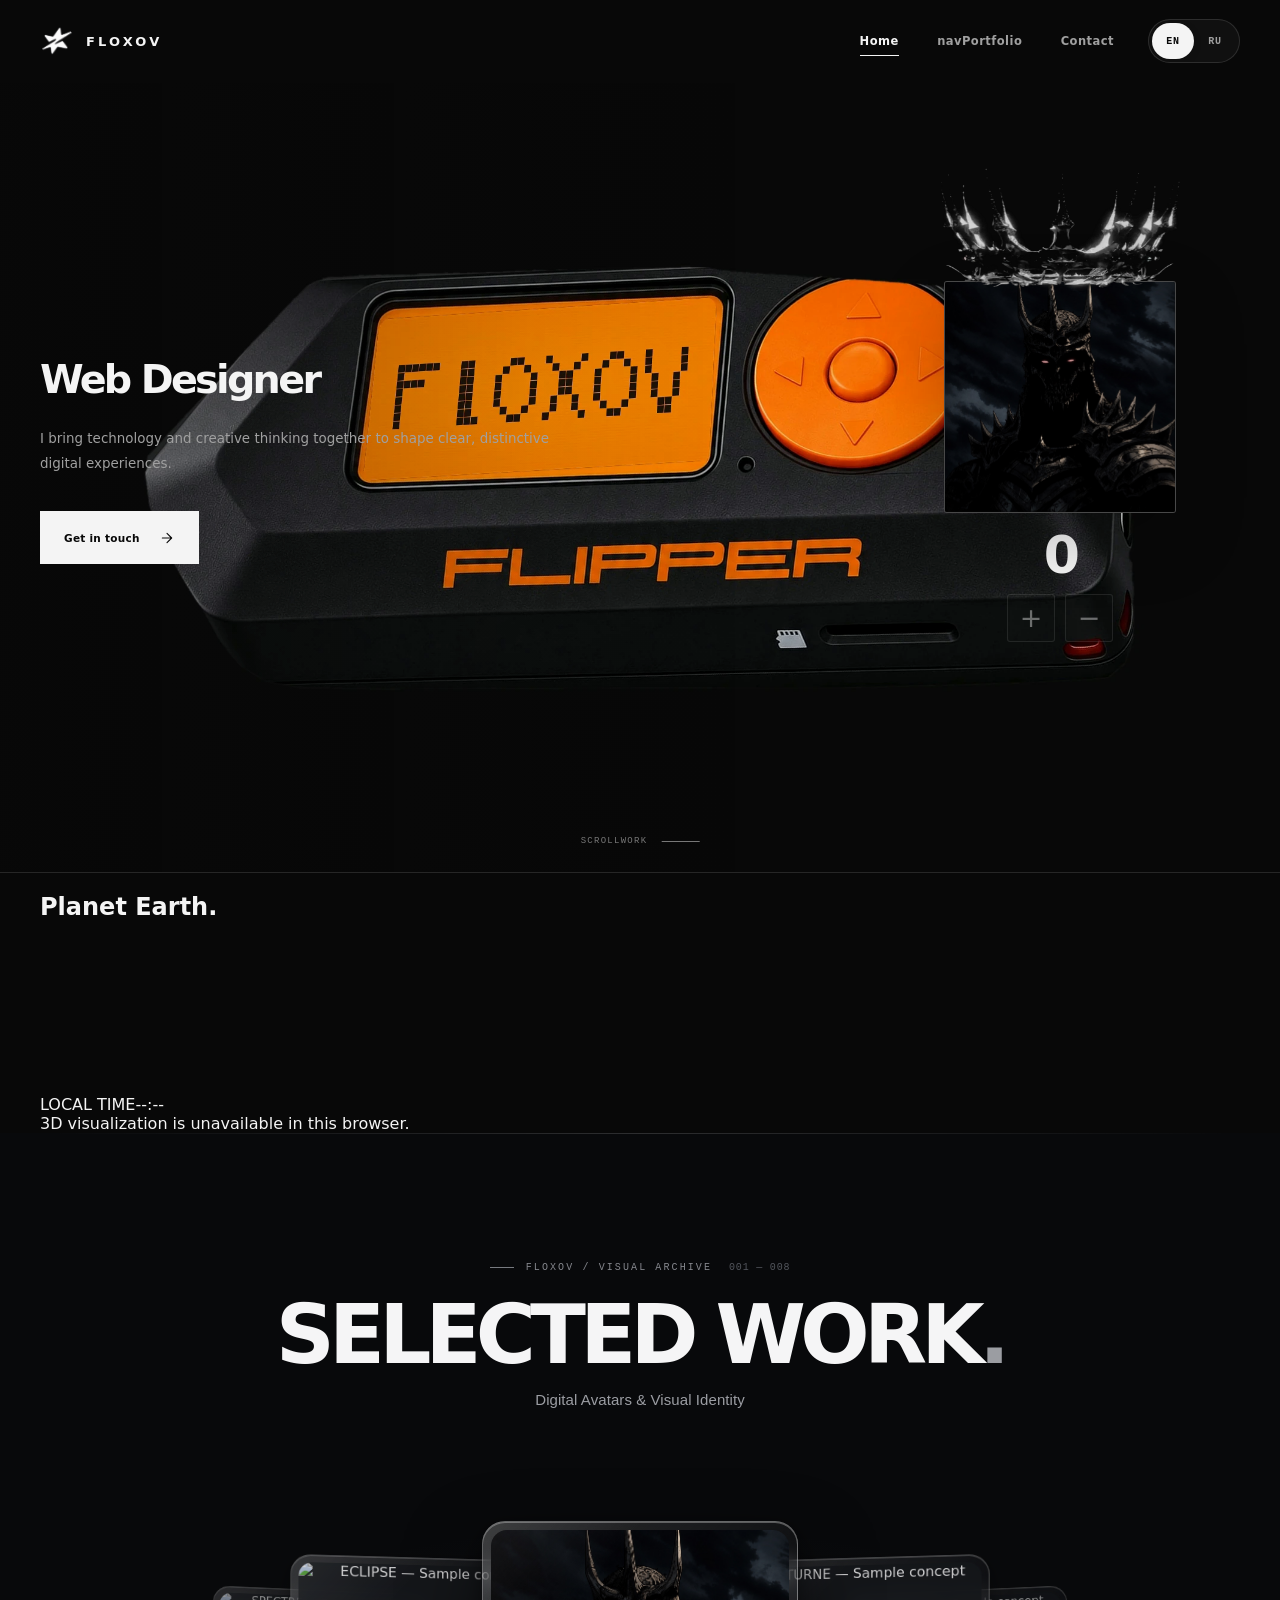
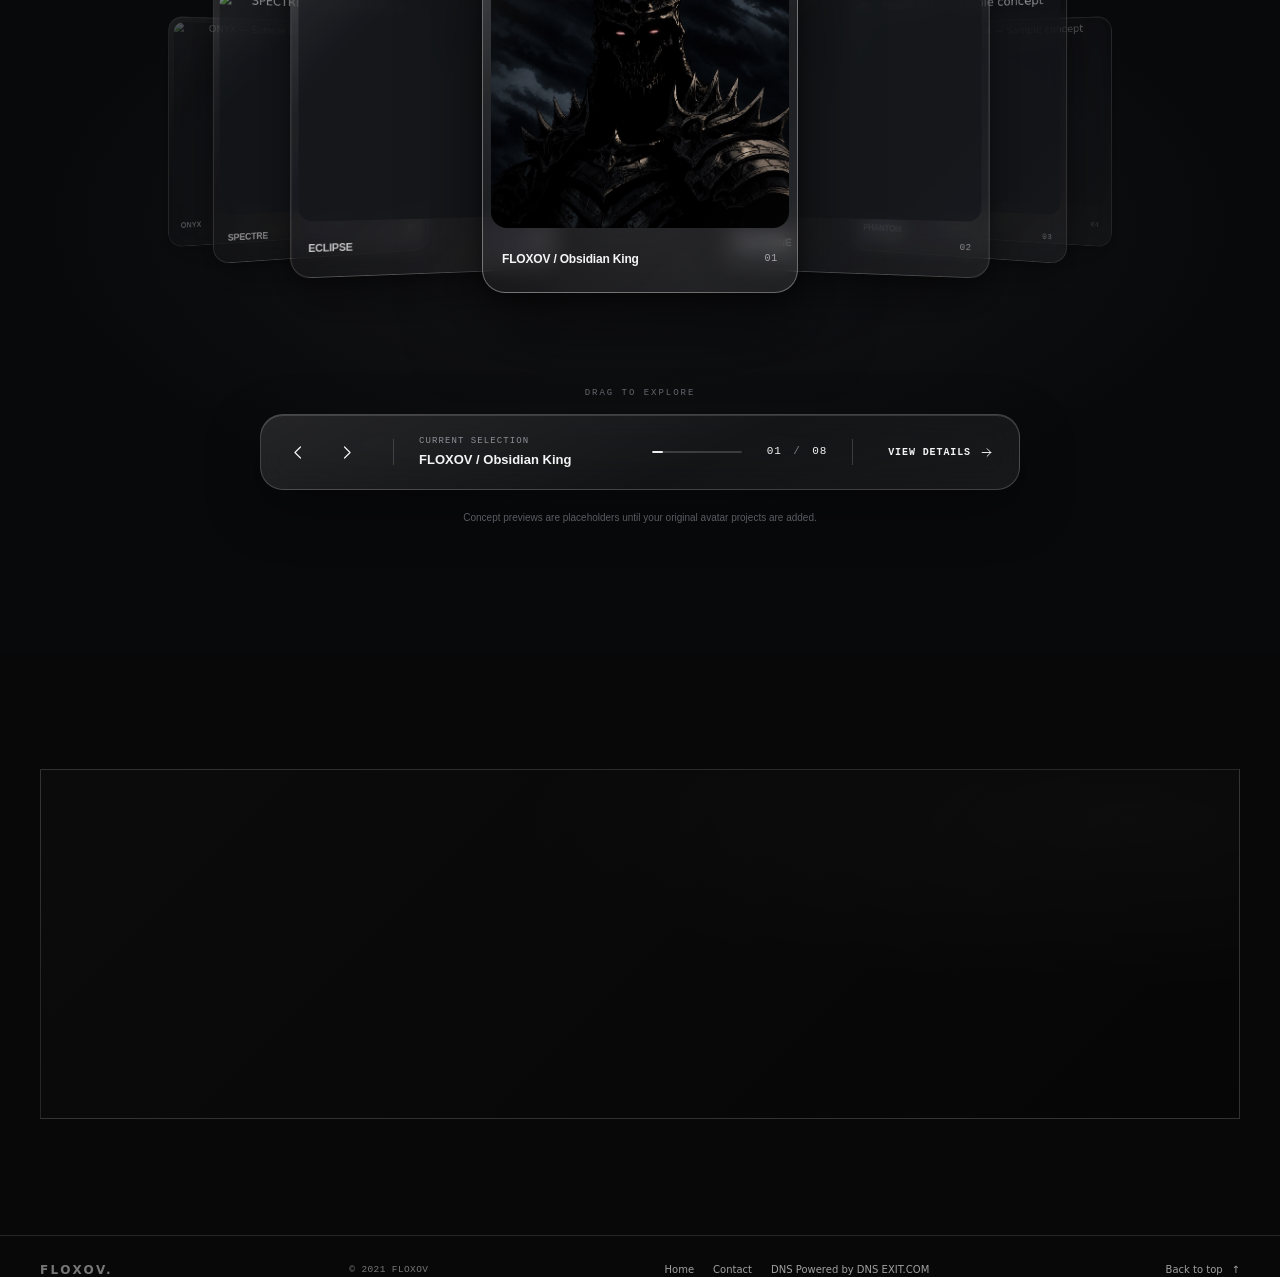
==== commit b31939ff: "Add files via upload" ====
--- a/index.html
+++ b/index.html
@@ -34,6 +34,7 @@
   <link rel="stylesheet" href="./assets/crown.css">
   <link rel="stylesheet" href="./assets/portfolio.css">
   <link rel="stylesheet" href="./assets/security.css">
+  <link rel="stylesheet" href="./assets/earth-widget.css">
   <script>
     (() => {
       const root = document.documentElement;
@@ -55,6 +56,7 @@
   <script src="./assets/main.js" defer></script>
   <script src="./assets/crown.js" defer></script>
   <script src="./assets/portfolio.js" defer></script>
+  <script src="./assets/earth-widget.js" defer></script>
 </head>
 <body>
   <a class="skip-link" href="#main" data-i18n="skip">Skip to content</a>
@@ -193,6 +195,18 @@
     </section>
 
 
+    <!-- Independent FLOXOV Planet Earth widget. Local textures, no new external dependencies. -->
+    <section class="floxov-earth-section" aria-label="Planet Earth, Krasnodar time synchronized day and night">
+      <div class="shell">
+        <div class="floxov-earth-card" id="floxovEarthCard">
+          <div class="floxov-earth-title"><h2>Planet <strong>Earth.</strong></h2><span aria-hidden="true"></span></div>
+          <canvas class="floxov-earth-canvas" id="floxovEarthCanvas" role="img" aria-label="Rotating three-dimensional planet Earth"></canvas>
+          <div class="floxov-earth-status"><span id="floxovEarthState">LOCAL TIME</span><time class="floxov-earth-time" id="floxovEarthTime">--:--</time></div>
+          <div class="floxov-earth-fallback">3D visualization is unavailable in this browser.</div>
+        </div>
+      </div>
+    </section>
+
     <!-- Independent, data-driven avatar gallery. The original hero and crown remain intact. -->
     <section class="portfolio-section page-section" id="portfolio" data-section="portfolio" aria-labelledby="portfolio-heading">
       <div class="portfolio-atmosphere" aria-hidden="true"></div>
--- a/assets/crown.css
+++ b/assets/crown.css
@@ -0,0 +1,42 @@
+/* FLOXOV floating crown — intentionally independent of the CRT/glitch clipping context. */
+.hero-visual > .floxov-crown {
+  position: absolute;
+  z-index: 7;
+  top: var(--crown-top, 0px);
+  left: var(--crown-left, 0px);
+  width: var(--crown-width, 220px);
+  aspect-ratio: 420 / 240;
+  pointer-events: none;
+  user-select: none;
+  overflow: visible;
+  opacity: 0;
+  transition: opacity .36s ease;
+  contain: layout style;
+}
+.hero-visual > .floxov-crown.is-ready { opacity: 1; }
+.floxov-crown-float {
+  position: absolute;
+  inset: 0;
+  transform-origin: 50% 70%;
+  animation: floxov-crown-levitate 3.8s cubic-bezier(.45,.03,.55,.97) infinite alternate;
+  will-change: transform;
+}
+.floxov-crown-image, .floxov-crown-video {
+  position: absolute;
+  inset: 0;
+  display: block;
+  width: 100%;
+  height: 100%;
+  max-width: none;
+  object-fit: contain;
+  pointer-events: none;
+  -webkit-user-drag: none;
+}
+.floxov-crown-video[hidden], .floxov-crown-image[hidden] { display: none !important; }
+@keyframes floxov-crown-levitate {
+  from { transform: translate3d(0, 3px, 0) rotate(-1.4deg); }
+  to { transform: translate3d(0, -5px, 0) rotate(1.4deg); }
+}
+@media (prefers-reduced-motion: reduce) {
+  .floxov-crown-float { animation: none !important; will-change: auto; }
+}
--- a/assets/portfolio.css
+++ b/assets/portfolio.css
@@ -0,0 +1,307 @@
+/* FLOXOV / SELECTED WORK
+   Standalone additive gallery stylesheet. Zero mirror/reflection layers, zero dependencies.
+   Its rules are scoped under portfolio-* and do not alter the existing hero. */
+
+.portfolio-section {
+  position: relative;
+  isolation: isolate;
+  width: 100%;
+  min-width: 0;
+  overflow: clip;
+  background: #08090b;
+  color: #f6f6f7;
+  padding: clamp(92px, 10vw, 152px) 0 clamp(100px, 10vw, 156px);
+}
+.portfolio-section::before {
+  content: "";
+  pointer-events: none;
+  position: absolute;
+  inset: 0 0 auto;
+  height: 1px;
+  background: linear-gradient(90deg, transparent 4%, rgba(255,255,255,.15) 50%, transparent 96%);
+}
+.portfolio-atmosphere {
+  position: absolute;
+  inset: 8% -20% 0;
+  z-index: -1;
+  pointer-events: none;
+  background: radial-gradient(ellipse 34% 29% at 50% 58%, rgba(100,105,116,.12), transparent 100%),
+    radial-gradient(ellipse 20% 21% at 46% 55%, rgba(111,75,71,.07), transparent 100%);
+}
+.portfolio-inner { position: relative; width: min(100% - 72px, 1280px); margin: 0 auto; }
+.portfolio-heading-block { max-width: 850px; margin: 0 auto; text-align: center; }
+.portfolio-eyebrow {
+  display: flex;
+  justify-content: center;
+  align-items: center;
+  gap: 12px;
+  font: 500 10px/1.4 "DM Mono", ui-monospace, SFMono-Regular, monospace;
+  letter-spacing: .21em;
+  color: #85878d;
+}
+.portfolio-eyebrow-line { display: block; width: 24px; height: 1px; background: #777a80; }
+.portfolio-heading-index { color: #53565d; margin-left: 5px; letter-spacing: .08em; }
+.portfolio-heading {
+  margin: 19px 0 10px;
+  font: 700 clamp(37px, 6.6vw, 82px)/1 "Manrope", system-ui, sans-serif;
+  letter-spacing: -.071em;
+  color: #f5f5f6;
+  white-space: nowrap;
+}
+.portfolio-heading-period { color: #9b9da2; }
+.portfolio-subtitle { margin: 0; font: 500 clamp(12px, 1.45vw, 15px)/1.8 "Manrope",sans-serif; color: #9b9da3; letter-spacing: .005em; }
+.portfolio-showcase { width: 100%; margin-top: clamp(24px, 3.2vw, 45px); }
+.portfolio-stage {
+  position: relative;
+  isolation: isolate;
+  height: clamp(376px, 43vw, 565px);
+  min-width: 0;
+  max-width: 1200px;
+  margin: 0 auto;
+  perspective: 1400px;
+  perspective-origin: 50% 44%;
+  cursor: grab;
+  touch-action: pan-y;
+  user-select: none;
+  -webkit-user-select: none;
+  -webkit-tap-highlight-color: transparent;
+  outline: none;
+  overflow: hidden;
+  contain: layout paint style;
+}
+.portfolio-stage.is-dragging { cursor: grabbing; }
+.portfolio-stage:focus-visible { outline: 1px solid rgba(255,255,255,.50); outline-offset: -3px; border-radius: 20px; }
+.portfolio-stage-halo {
+  position: absolute;
+  z-index: -1;
+  width: min(680px, 80%);
+  height: 70%;
+  left: 50%; top: 48%;
+  border-radius: 50%;
+  transform: translate(-50%,-50%);
+  background: radial-gradient(ellipse,rgba(137,143,159,.09) 0%,rgba(137,143,159,.025) 40%,transparent 72%);
+  pointer-events: none;
+}
+.portfolio-cards { position: absolute; inset: 0; transform-style: preserve-3d; pointer-events: none; }
+.portfolio-card {
+  appearance: none;
+  -webkit-appearance: none;
+  position: absolute;
+  top: 46%; left: 50%;
+  display: flex;
+  flex-direction: column;
+  align-items: stretch;
+  width: clamp(215px, 26vw, 316px);
+  margin: 0;
+  padding: 8px 8px 0;
+  border-radius: 23px;
+  border: 1px solid rgba(255,255,255,.22);
+  background: linear-gradient(140deg,rgba(255,255,255,.15),rgba(255,255,255,.035) 45%,rgba(255,255,255,.07));
+  box-shadow: 0 28px 56px rgba(0,0,0,.47), 0 4px 15px rgba(0,0,0,.32), inset 0 1px 0 rgba(255,255,255,.22);
+  -webkit-backdrop-filter: blur(10px) saturate(115%);
+  backdrop-filter: blur(10px) saturate(115%);
+  transform-origin: 50% 50%;
+  transform-style: preserve-3d;
+  will-change: transform,opacity;
+  pointer-events: auto;
+  cursor: pointer;
+  overflow: hidden;
+  text-align: center;
+  color: #fff;
+  -webkit-tap-highlight-color: transparent;
+}
+.portfolio-card::before {
+  content: "";
+  pointer-events: none;
+  position: absolute;
+  z-index: 3;
+  inset: 0;
+  border-radius: inherit;
+  background: linear-gradient(132deg,rgba(255,255,255,.16),transparent 25%,transparent 73%,rgba(255,255,255,.04));
+  opacity: .55;
+}
+.portfolio-card::after {
+  content: "";
+  pointer-events: none;
+  position: absolute;
+  z-index: 2;
+  inset: 0;
+  background: #07090c;
+  opacity: var(--card-dim,0);
+  /* Dim layer follows exactly the same frame as the card's transform. */
+  transition: none;
+}
+.portfolio-card.is-active { border-color: rgba(255,255,255,.34); box-shadow: 0 36px 74px rgba(0,0,0,.61),0 5px 18px rgba(0,0,0,.36),inset 0 1px 0 rgba(255,255,255,.3); }
+.portfolio-card:focus-visible { outline: 2px solid #e5e8ef; outline-offset: 3px; }
+.portfolio-artwork {
+  display: block;
+  width: 100%;
+  aspect-ratio: 1/1;
+  background: #16181c;
+  border-radius: 16px;
+  position: relative;
+  overflow: hidden;
+}
+.portfolio-artwork img {
+  display: block;
+  width: 100%;
+  height: 100%;
+  aspect-ratio: 1/1;
+  object-fit: cover;
+  object-position: var(--art-position,50% 50%);
+  -webkit-user-drag: none;
+  pointer-events: none;
+}
+.portfolio-card-footer {
+  display: flex;
+  align-items: center;
+  justify-content: space-between;
+  gap: 12px;
+  width: 100%;
+  min-height: 64px;
+  padding: 8px 11px 11px;
+  color: #f4f4f5;
+}
+.portfolio-card-name { display: block; min-width: 0; overflow: hidden; text-overflow: ellipsis; white-space: nowrap; font: 700 12px/1.5 "Manrope",sans-serif; letter-spacing: -.015em; }
+.portfolio-card-number { flex: 0 0 auto; font: 500 10px/1.3 "DM Mono", monospace; letter-spacing: .07em; color: #a6a6ac; }
+.portfolio-swipe-hint {
+  position: absolute;
+  left: 50%; bottom: 5px;
+  transform: translateX(-50%);
+  white-space: nowrap;
+  font: 500 9px/1.3 "DM Mono",monospace;
+  letter-spacing: .22em;
+  color: #666971;
+  pointer-events: none;
+}
+/* This is a floating navigation toolbar, not a music-player component. */
+.portfolio-toolbar {
+  display: flex;
+  align-items: center;
+  gap: clamp(13px,2vw,25px);
+  width: min(100%,760px);
+  min-height: 76px;
+  margin: 10px auto 0;
+  padding: 11px 15px;
+  color: #f4f4f6;
+  background: linear-gradient(155deg,rgba(255,255,255,.115),rgba(255,255,255,.038) 58%,rgba(255,255,255,.065));
+  border: 1px solid rgba(255,255,255,.19);
+  border-radius: 23px;
+  box-shadow: inset 0 1px 0 rgba(255,255,255,.14),0 18px 54px rgba(0,0,0,.34);
+  -webkit-backdrop-filter: blur(14px) saturate(120%);
+  backdrop-filter: blur(14px) saturate(120%);
+}
+.portfolio-toolbar-navigation { display: flex; align-items: center; gap: 4px; flex: 0 0 auto; }
+.portfolio-tool-button,
+.portfolio-details-button,
+.portfolio-dialog-close {
+  appearance: none;
+  border: 0;
+  background: transparent;
+  color: inherit;
+  font: inherit;
+  cursor: pointer;
+  -webkit-tap-highlight-color: transparent;
+  touch-action: manipulation;
+}
+.portfolio-tool-button { display: grid; place-items: center; width: 44px; height: 44px; border-radius: 13px; transition: transform .25s ease,background .25s ease; }
+.portfolio-tool-button svg { width: 19px; height: 19px; }
+.portfolio-tool-button:hover,.portfolio-details-button:hover { background: rgba(255,255,255,.11); }
+.portfolio-tool-button:active { transform: scale(.92); }
+.portfolio-tool-button:focus-visible,.portfolio-details-button:focus-visible,.portfolio-dialog-close:focus-visible { outline: 2px solid #e5e5e8; outline-offset: 2px; }
+.portfolio-toolbar-divider { width: 1px; height: 26px; flex: 0 0 1px; background: rgba(255,255,255,.16); }
+.portfolio-active-project { display: flex; flex-direction: column; gap: 4px; flex: 1 1 200px; min-width: 0; }
+.portfolio-active-kicker { font: 500 9px/1.3 "DM Mono",monospace; color: #8d9098; letter-spacing: .12em; }
+.portfolio-active-title { font: 700 13px/1.35 "Manrope",sans-serif; overflow: hidden; white-space: nowrap; text-overflow: ellipsis; }
+.portfolio-toolbar-progress { flex: 0 1 90px; height: 2px; min-width: 24px; max-width: 90px; background: rgba(255,255,255,.17); border-radius: 2px; overflow: hidden; }
+.portfolio-toolbar-progress span { display: block; width: 12.5%; height: 100%; background: #ededf0; border-radius: 2px; transition: width .5s cubic-bezier(.22,.8,.22,1); }
+.portfolio-counter { flex: 0 0 auto; font: 500 11px/1.4 "DM Mono",monospace; letter-spacing: .08em; white-space: nowrap; }
+.portfolio-counter span { color: #777a84; margin: 0 4px; }
+.portfolio-details-button { display: flex; align-items: center; justify-content: center; gap: 8px; flex: 0 0 auto; height: 46px; padding: 0 10px; border-radius: 12px; font: 600 10px/1.3 "DM Mono",monospace; letter-spacing: .09em; transition: background .2s ease,transform .2s ease; white-space: nowrap; }
+.portfolio-details-button svg { width: 15px; height: 15px; }
+.portfolio-details-button:active { transform: scale(.97); }
+.portfolio-footnote { color: #656870; text-align: center; margin: 19px 8px 0; font: 500 10px/1.7 "Manrope", sans-serif; }
+.portfolio-noscript { width: min(310px, 72%); margin: 34px auto; padding: 8px; background: #17191c; border: 1px solid #414348; border-radius: 20px; text-align: center; }
+.portfolio-noscript img { width: 100%; height: auto; border-radius: 13px; }
+.portfolio-noscript figcaption { padding: 15px; font-weight: 700; font-size: 13px; }
+/* Detail view intentionally uses a native dialog for focus management. */
+.portfolio-dialog {
+  position: fixed;
+  inset: 0;
+  width: min(calc(100% - 32px),680px);
+  max-width: 680px;
+  max-height: min(86dvh,900px);
+  padding: 18px;
+  overflow: auto;
+  border-radius: 24px;
+  border: 1px solid rgba(255,255,255,.25);
+  background: #151619;
+  color: #fff;
+  box-shadow: 0 28px 110px rgba(0,0,0,.75),inset 0 1px 0 rgba(255,255,255,.16);
+}
+.portfolio-dialog::backdrop { background: rgba(0,0,0,.77); -webkit-backdrop-filter: blur(6px); backdrop-filter: blur(6px); }
+.portfolio-dialog-close { position: sticky; top: 0; z-index: 3; display: grid; place-items: center; width: 40px; height: 40px; margin: 0 0 -40px auto; border-radius: 50%; background: rgba(10,11,13,.8); }
+.portfolio-dialog-close svg { width: 21px; height: 21px; }
+.portfolio-dialog-image-wrap { aspect-ratio: 1/1; width: 100%; max-height: min(58dvh,520px); border-radius: 15px; overflow: hidden; background: #0d0f12; }
+.portfolio-dialog-image-wrap img { width: 100%; height: 100%; object-fit: contain; }
+.portfolio-dialog-copy { padding: 22px 4px 5px; }
+.portfolio-dialog-kicker { color: #898d96; font: 500 10px/1.3 "DM Mono",monospace; letter-spacing: .15em; }
+.portfolio-dialog-copy h3 { margin: 10px 0 7px; font: 700 clamp(20px,3vw,28px)/1.2 "Manrope",sans-serif; }
+.portfolio-dialog-copy p { margin: 0 0 16px; color: #b0b0b5; font: 400 13px/1.8 "Manrope",sans-serif; }
+.portfolio-dialog-counter { font: 500 10px/1.4 "DM Mono",monospace; color: #74777e; }
+/* A11y: reveal only while JS has established an observer, otherwise content stays visible. */
+.portfolio-motion-ready [data-portfolio-reveal] { opacity: 0; transform: translate3d(0,28px,0); transition: opacity .8s ease,transform .9s cubic-bezier(.18,.7,.25,1); }
+.portfolio-motion-ready [data-portfolio-reveal].portfolio-visible { opacity: 1; transform: translate3d(0,0,0); }
+.portfolio-motion-ready .portfolio-showcase[data-portfolio-reveal] { transition-delay: .12s; }
+@media (max-width: 740px) {
+  .portfolio-section { padding: 95px 0 108px; }
+  .portfolio-inner { width: min(100% - 32px, 650px); }
+  .portfolio-heading { margin-top: 18px; font-size: clamp(31px,7.1vw,51px); white-space: normal; text-wrap: balance; }
+  .portfolio-stage { height: clamp(330px,73vw,440px); perspective: 950px; }
+  .portfolio-card { width: clamp(188px,58vw,260px); padding: 6px 6px 0; border-radius: 19px; -webkit-backdrop-filter: none; backdrop-filter: none; }
+  .portfolio-artwork { border-radius: 13px; }
+  .portfolio-card-footer { min-height: 54px; padding: 6px 9px 9px; }
+  .portfolio-card-name { font-size: 10px; }
+  .portfolio-card-number { font-size: 9px; }
+  .portfolio-toolbar { gap: 11px; min-height: 72px; padding: 9px 9px; border-radius: 18px; -webkit-backdrop-filter: blur(8px); backdrop-filter: blur(8px); }
+  .portfolio-tool-button { width: 39px; height: 44px; }
+  .portfolio-active-title { font-size: 11px; }
+  .portfolio-details-button { padding: 0 6px; }
+  .portfolio-toolbar-progress, .portfolio-toolbar-divider--last { display: none; }
+}
+@media (max-width: 470px) {
+  .portfolio-eyebrow { font-size: 9px; gap: 8px; }
+  .portfolio-eyebrow-line { width: 13px; }
+  .portfolio-heading-index { display: none; }
+  .portfolio-subtitle { font-size: 12px; }
+  .portfolio-showcase { margin-top: 20px; }
+  .portfolio-stage { height: clamp(320px,96vw,376px); }
+  .portfolio-card { width: clamp(185px,62vw,237px); }
+  .portfolio-swipe-hint { bottom: 0; }
+  .portfolio-toolbar { gap: 8px; margin-top: 5px; }
+  .portfolio-toolbar-navigation { gap: 0; }
+  .portfolio-tool-button { width: 36px; }
+  .portfolio-toolbar-divider { height: 25px; }
+  .portfolio-active-project { flex-basis: 0; }
+  .portfolio-active-kicker { font-size: 8px; }
+  .portfolio-active-title { font-size: 10px; }
+  .portfolio-details-button { width: 37px; padding: 0; }
+  .portfolio-details-button span { display: none; }
+  .portfolio-details-button svg { width: 19px; height: 19px; }
+  .portfolio-counter { font-size: 10px; }
+}
+@media (max-width: 360px) {
+  .portfolio-inner { width: calc(100% - 20px); }
+  .portfolio-toolbar { gap: 6px; }
+  .portfolio-tool-button { width: 32px; }
+  .portfolio-toolbar-divider { display: none; }
+  .portfolio-card { width: clamp(184px,63vw,210px); }
+}
+@media (prefers-reduced-motion: reduce) {
+  .portfolio-motion-ready [data-portfolio-reveal],
+  .portfolio-motion-ready [data-portfolio-reveal].portfolio-visible { opacity: 1; transform: none; transition: none; }
+  .portfolio-card,.portfolio-card::after,.portfolio-tool-button,.portfolio-details-button,.portfolio-toolbar-progress span { transition: none !important; animation: none !important; }
+}
+@media (prefers-reduced-transparency: reduce) {
+  .portfolio-card,.portfolio-toolbar { -webkit-backdrop-filter: none; backdrop-filter: none; background: #212226; }
+}
--- a/assets/security.css
+++ b/assets/security.css
@@ -0,0 +1,4 @@
+/* Visible only when optional Cloudflare Turnstile enrollment is enabled. */
+.floxov-verification-overlay{position:fixed;inset:0;z-index:2147483000;display:grid;place-items:center;padding:24px;background:rgba(0,0,0,.82)}
+.floxov-verification-panel{width:min(100%,390px);min-height:175px;display:flex;flex-direction:column;align-items:center;justify-content:center;gap:18px;padding:24px;border:1px solid rgba(255,255,255,.18);border-radius:20px;background:#111;color:#f4f4f4;box-shadow:0 20px 60px rgba(0,0,0,.55);font:500 15px/1.5 Manrope,system-ui,sans-serif;text-align:center}
+.floxov-verification-panel p{margin:0}
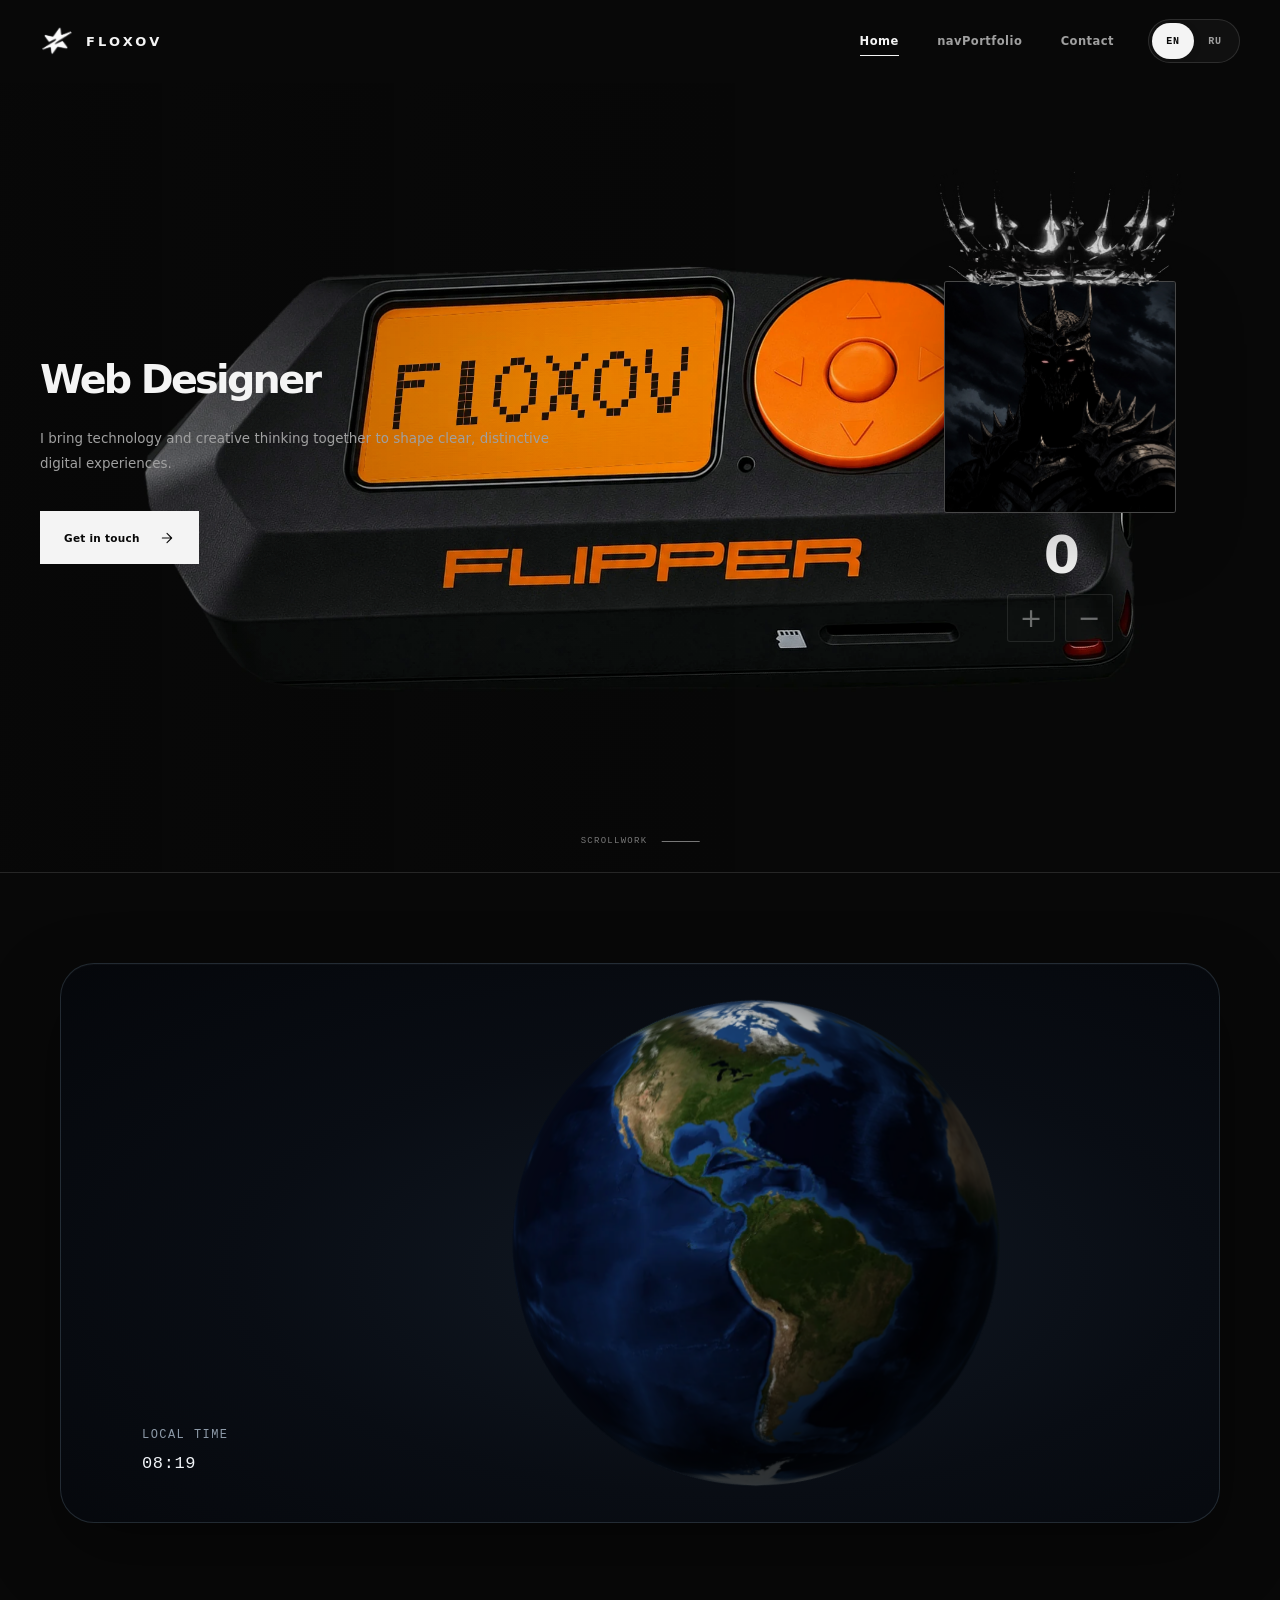
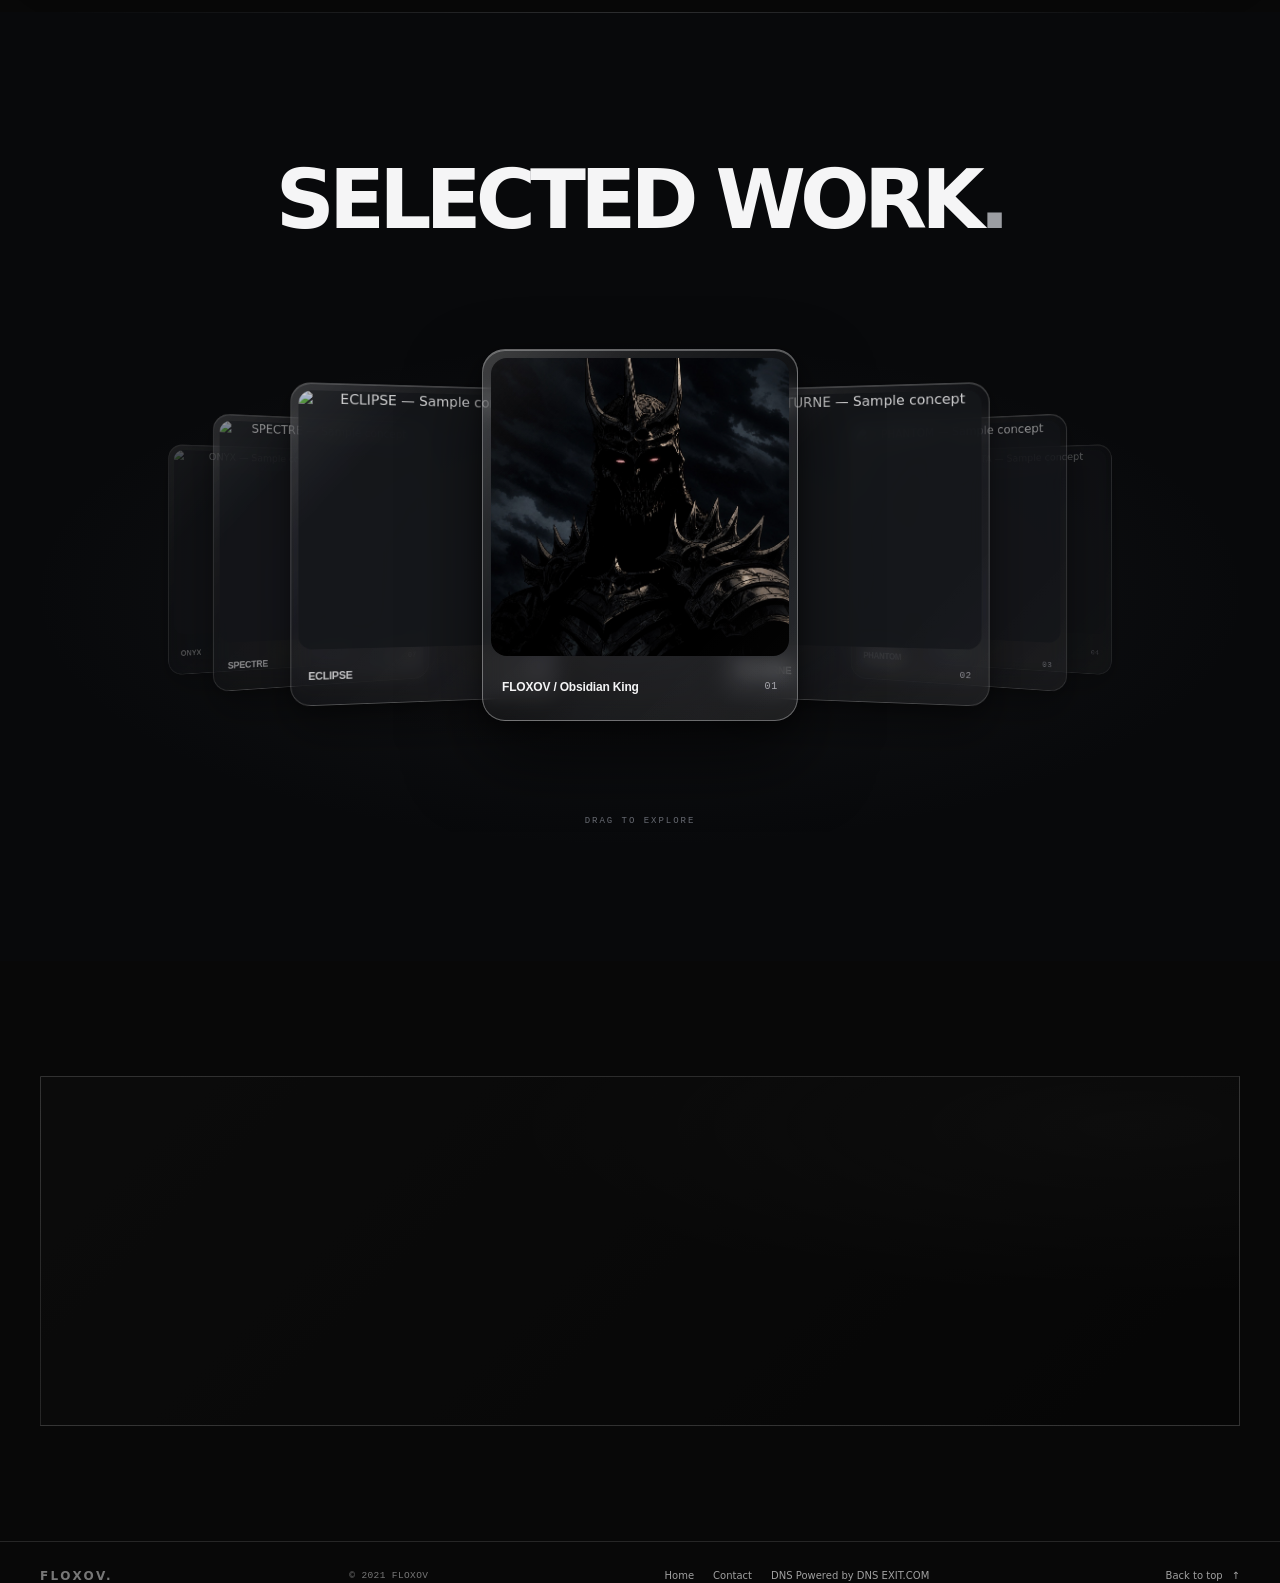
==== commit 84416804: "Add files via upload" ====
--- a/index.html
+++ b/index.html
@@ -73,7 +73,7 @@
 
       <nav class="primary-nav" aria-label="Main navigation" data-i18n-aria-label="navLabel">
         <a class="nav-link is-active" href="#home" data-nav="home" aria-current="location" data-i18n="navHome">Home</a>
-        <a class="nav-link" href="#portfolio" data-nav="portfolio" data-i18n="navPortfolio">Work</a>
+        <a class="nav-link" href="#portfolio" data-nav="portfolio" data-i18n="navPortfolio">Portfolio</a>
         <a class="nav-link" href="#contact" data-nav="contact" data-i18n="navContact">Contact</a>
       </nav>
 
@@ -91,7 +91,7 @@
 
     <nav class="mobile-nav" id="mobile-navigation" aria-label="Mobile navigation" data-i18n-aria-label="mobileNavLabel" hidden>
       <a href="#home" data-nav="home" data-i18n="navHome">Home</a>
-      <a href="#portfolio" data-nav="portfolio" data-i18n="navPortfolio">Work</a>
+      <a href="#portfolio" data-nav="portfolio" data-i18n="navPortfolio">Portfolio</a>
       <a href="#contact" data-nav="contact" data-i18n="navContact">Contact</a>
     </nav>
   </header>
@@ -196,10 +196,9 @@
 
 
     <!-- Independent FLOXOV Planet Earth widget. Local textures, no new external dependencies. -->
-    <section class="floxov-earth-section" aria-label="Planet Earth, Krasnodar time synchronized day and night">
+    <section class="floxov-earth-section" aria-label="Three-dimensional Earth widget synchronized with Krasnodar time">
       <div class="shell">
         <div class="floxov-earth-card" id="floxovEarthCard">
-          <div class="floxov-earth-title"><h2>Planet <strong>Earth.</strong></h2><span aria-hidden="true"></span></div>
           <canvas class="floxov-earth-canvas" id="floxovEarthCanvas" role="img" aria-label="Rotating three-dimensional planet Earth"></canvas>
           <div class="floxov-earth-status"><span id="floxovEarthState">LOCAL TIME</span><time class="floxov-earth-time" id="floxovEarthTime">--:--</time></div>
           <div class="floxov-earth-fallback">3D visualization is unavailable in this browser.</div>
@@ -212,9 +211,9 @@
       <div class="portfolio-atmosphere" aria-hidden="true"></div>
       <div class="shell portfolio-inner">
         <header class="portfolio-heading-block" data-portfolio-reveal>
-          <div class="portfolio-eyebrow"><span class="portfolio-eyebrow-line" aria-hidden="true"></span><span>FLOXOV / <span data-portfolio-text="eyebrow">VISUAL ARCHIVE</span></span><span class="portfolio-heading-index">001 — 008</span></div>
-          <h2 id="portfolio-heading" class="portfolio-heading" data-portfolio-text="heading">SELECTED WORK<span class="portfolio-heading-period">.</span></h2>
-          <p class="portfolio-subtitle" data-portfolio-text="subtitle">Digital Avatars &amp; Visual Identity</p>
+          <div class="portfolio-eyebrow" hidden><span class="portfolio-eyebrow-line" aria-hidden="true"></span><span>FLOXOV / <span data-portfolio-text="eyebrow">VISUAL ARCHIVE</span></span><span class="portfolio-heading-index">001 — 008</span></div>
+          <h2 id="portfolio-heading" class="portfolio-heading" data-portfolio-text="heading">WORK</h2>
+          <p class="portfolio-subtitle" data-portfolio-text="subtitle" hidden>Digital Avatars &amp; Visual Identity</p>
         </header>
 
         <div class="portfolio-showcase" data-portfolio-reveal>
@@ -224,7 +223,7 @@
             <noscript><figure class="portfolio-noscript"><img src="./assets/floxov.png" alt="FLOXOV dark fantasy avatar" width="720" height="720"><figcaption>FLOXOV / Obsidian King</figcaption></figure></noscript>
             <span class="portfolio-swipe-hint" data-portfolio-text="swipeHint" aria-hidden="true">DRAG TO EXPLORE</span>
           </div>
-          <div class="portfolio-toolbar" role="group" aria-label="Portfolio controls">
+          <div class="portfolio-toolbar" role="group" aria-label="Portfolio controls" hidden>
             <div class="portfolio-toolbar-navigation">
               <button class="portfolio-tool-button" type="button" data-portfolio-prev aria-label="Previous avatar">
                 <svg viewBox="0 0 24 24" fill="none" stroke="currentColor" stroke-width="1.5" stroke-linecap="round" stroke-linejoin="round" aria-hidden="true"><path d="m14.5 5-7 7 7 7"/></svg>
@@ -243,7 +242,7 @@
             <div class="portfolio-toolbar-divider portfolio-toolbar-divider--last" aria-hidden="true"></div>
             <button class="portfolio-details-button" type="button" data-portfolio-details><span data-portfolio-text="details">VIEW DETAILS</span><svg viewBox="0 0 24 24" fill="none" stroke="currentColor" stroke-width="1.5" stroke-linecap="round" stroke-linejoin="round" aria-hidden="true"><path d="M5 12h14m-6-6 6 6-6 6"/></svg></button>
           </div>
-          <p class="portfolio-footnote" data-portfolio-text="footnote">Concept previews are placeholders until your original avatar projects are added.</p>
+          <p class="portfolio-footnote" data-portfolio-text="footnote" hidden>Concept previews are placeholders until your original avatar projects are added.</p>
         </div>
       </div>
     </section>
--- a/assets/earth-widget.css
+++ b/assets/earth-widget.css
@@ -0,0 +1,15 @@
+/* FLOXOV Planet Earth: scoped styles only. No changes to hero/portfolio/crown. */
+.floxov-earth-section{position:relative;padding:clamp(46px,7vw,104px) 0;background:#080808;isolation:isolate}
+.floxov-earth-section .shell{width:min(1160px,calc(100% - 40px));margin-inline:auto}
+.floxov-earth-card{position:relative;width:100%;height:clamp(350px,45vw,560px);overflow:hidden;isolation:isolate;border:1px solid rgba(155,183,207,.19);border-radius:clamp(22px,3vw,34px);background:radial-gradient(ellipse at 57% 55%,#111924 0%,#090d14 51%,#05070b 100%);box-shadow:0 28px 72px rgba(0,0,0,.38),inset 0 1px rgba(255,255,255,.025)}
+.floxov-earth-title{position:absolute;top:9%;left:7%;z-index:2;pointer-events:none}
+.floxov-earth-title h2{font:400 clamp(25px,3.8vw,48px)/1.13 Manrope,Inter,system-ui,sans-serif;letter-spacing:-.055em;color:#f7f8fa;margin:0}
+.floxov-earth-title h2 strong{font-weight:750;color:#a4bdcf}
+.floxov-earth-title>span{display:block;margin-top:18px;height:2px;width:46px;background:#6c9ead}
+.floxov-earth-canvas{position:absolute;inset:0;width:100%;height:100%;display:block;pointer-events:none}
+.floxov-earth-status{position:absolute;bottom:8%;left:7%;z-index:2;font:500 12px/1.5 'DM Mono',ui-monospace,monospace;letter-spacing:.12em;color:#8d9aa8;pointer-events:none}
+.floxov-earth-time{display:block;margin-top:7px;font-size:17px;letter-spacing:.035em;color:#f0f3f7}
+.floxov-earth-fallback{position:absolute;inset:0;display:none;place-items:center;color:#c4ccd3;font-size:13px}
+.floxov-earth-card[data-unavailable="true"] .floxov-earth-fallback{display:grid}
+@media(max-width:680px){.floxov-earth-section{padding:45px 0}.floxov-earth-section .shell{width:calc(100% - 28px)}.floxov-earth-card{height:380px;border-radius:22px}.floxov-earth-title{top:7%;left:7%}.floxov-earth-title h2{font-size:29px}.floxov-earth-title>span{margin-top:13px}.floxov-earth-status{bottom:6%;left:7%}}
+@media(prefers-reduced-motion:reduce){.floxov-earth-card{scroll-behavior:auto}}
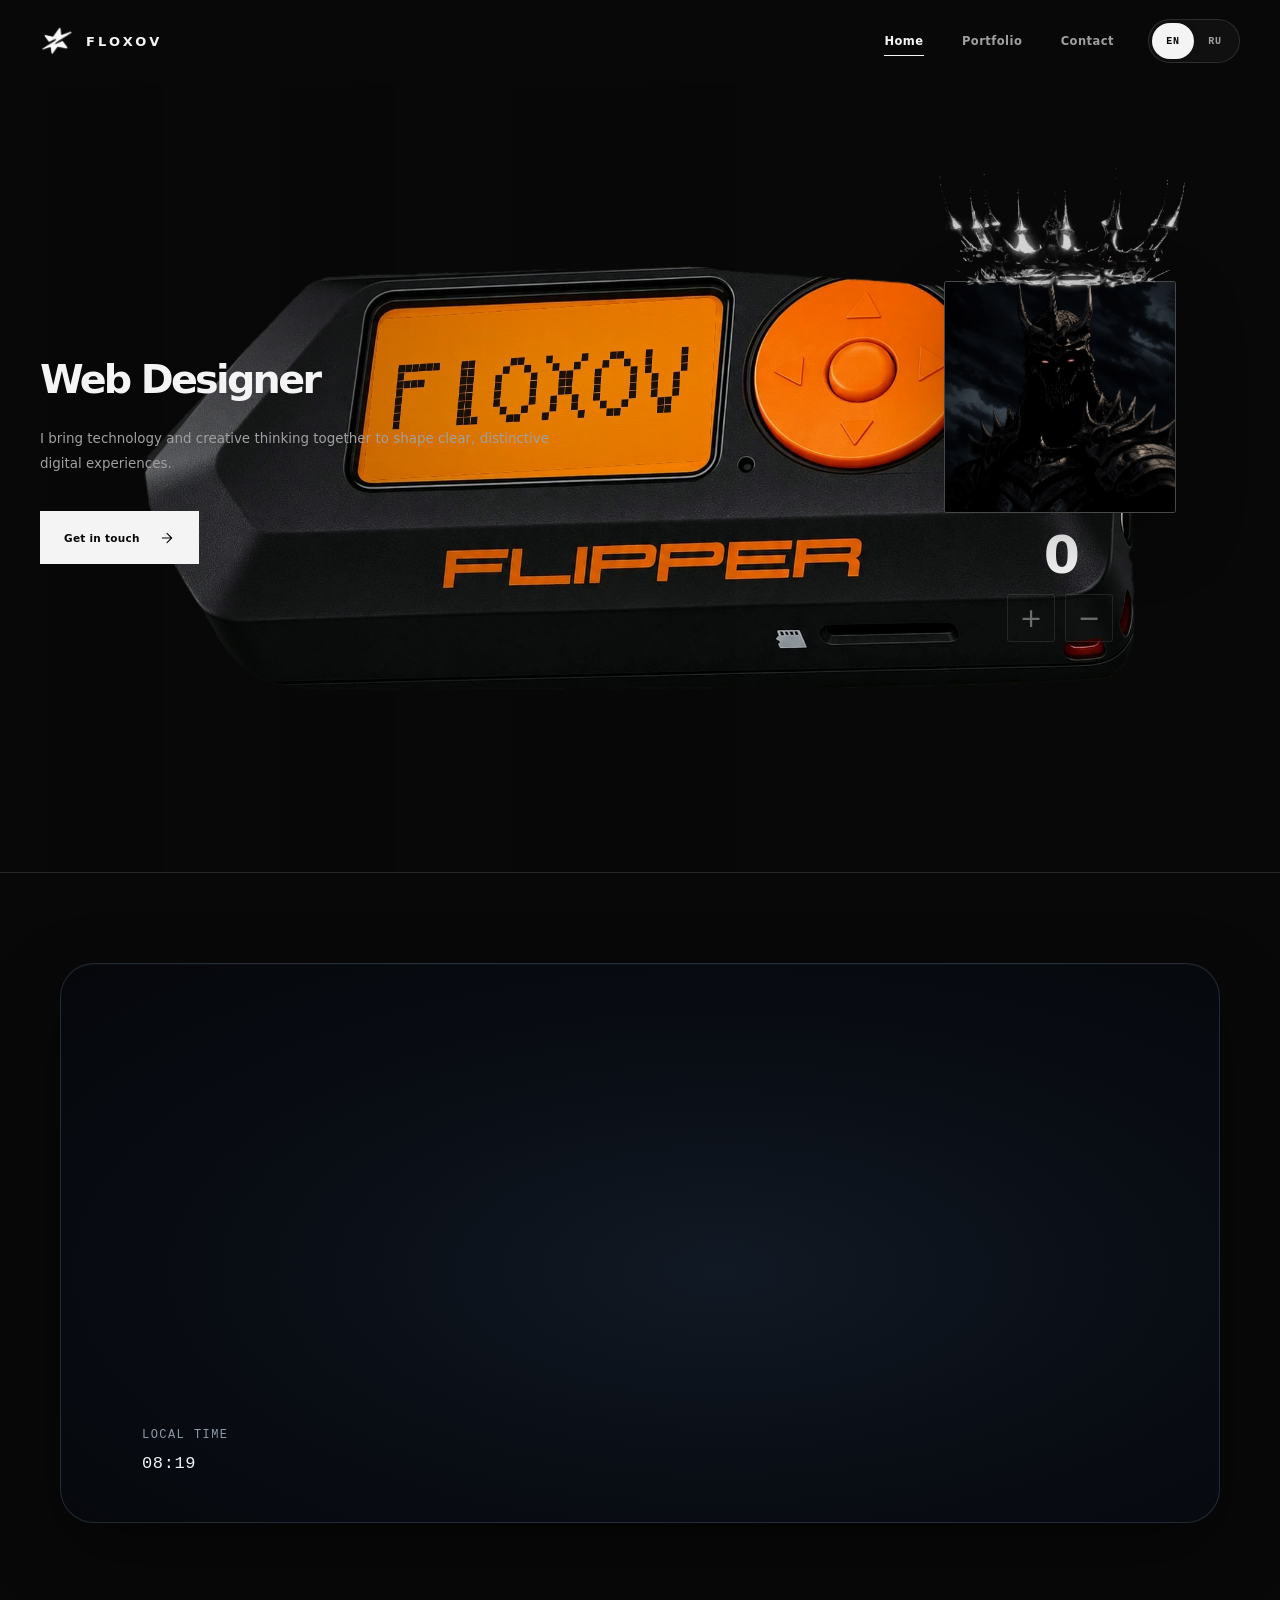
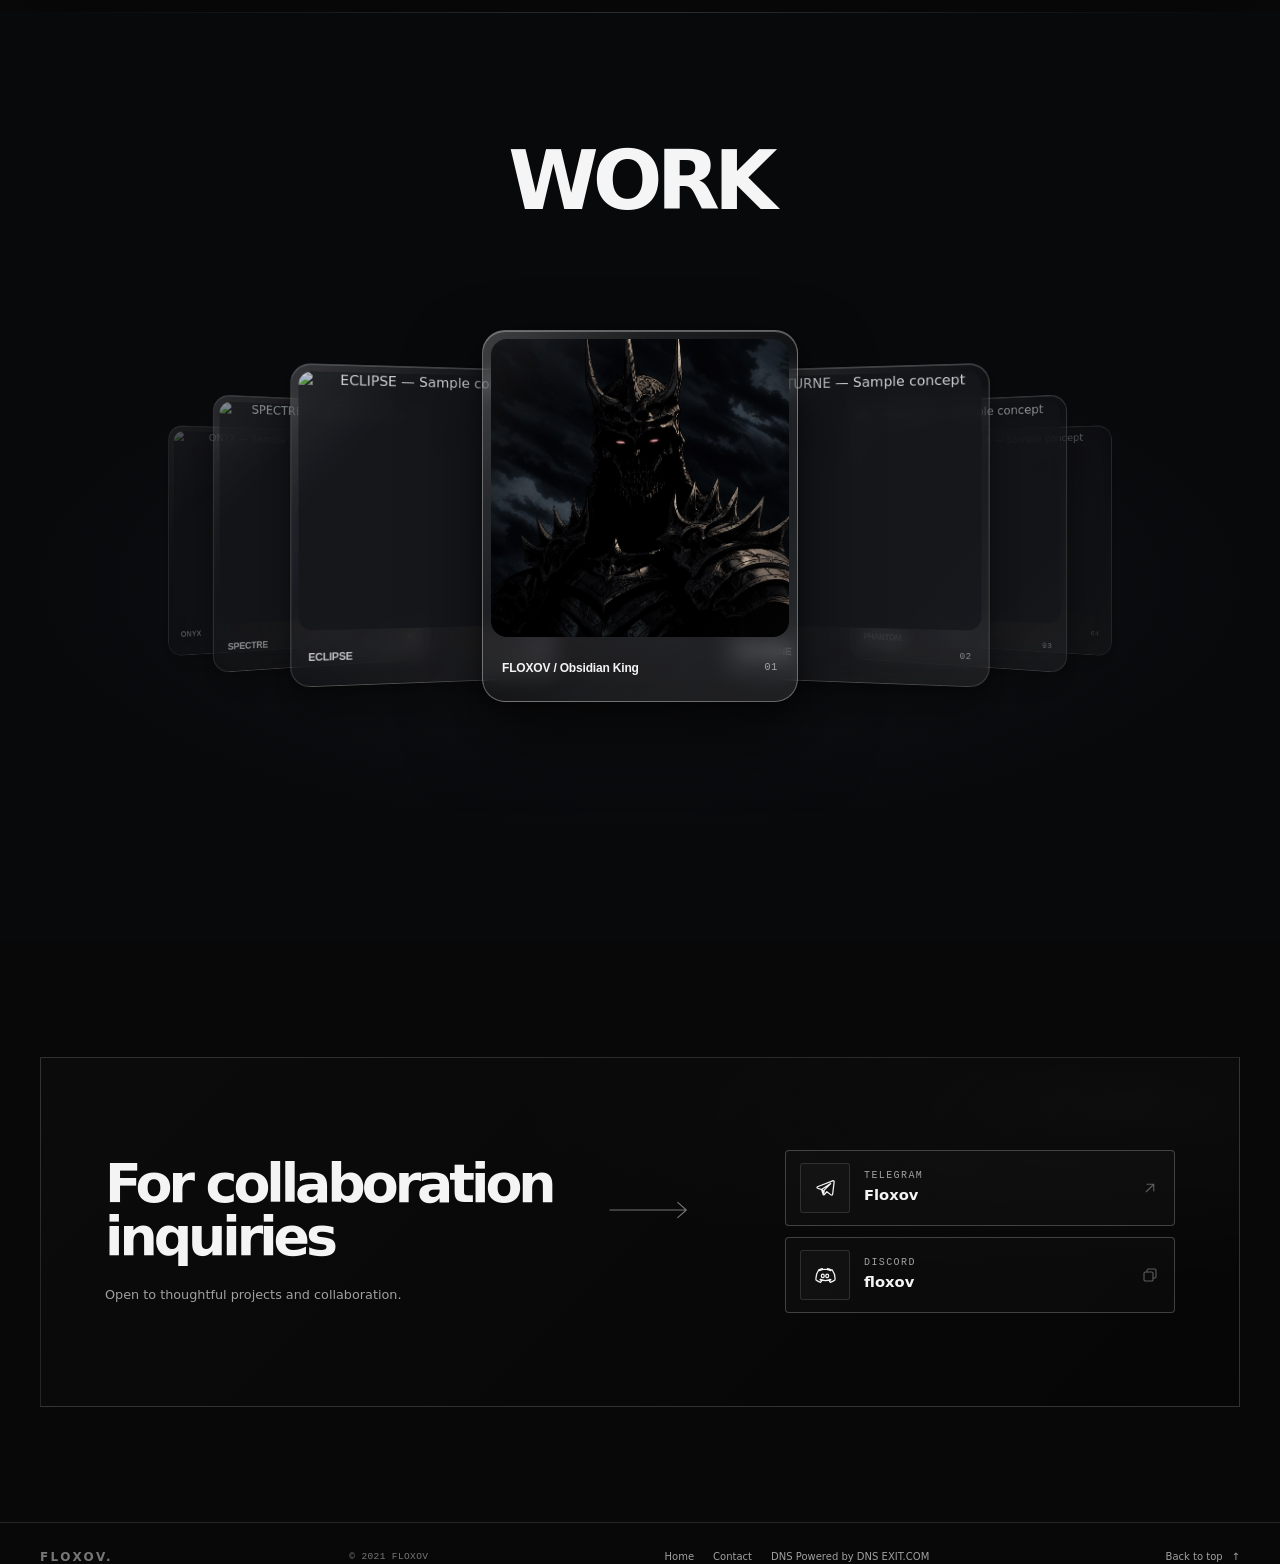
==== commit 02c3fdf1: "Add files via upload" ====
--- a/index.html
+++ b/index.html
@@ -73,7 +73,7 @@
 
       <nav class="primary-nav" aria-label="Main navigation" data-i18n-aria-label="navLabel">
         <a class="nav-link is-active" href="#home" data-nav="home" aria-current="location" data-i18n="navHome">Home</a>
-        <a class="nav-link" href="#portfolio" data-nav="portfolio" data-i18n="navPortfolio">Portfolio</a>
+        <a class="nav-link" href="#portfolio" data-nav="portfolio" >Portfolio</a>
         <a class="nav-link" href="#contact" data-nav="contact" data-i18n="navContact">Contact</a>
       </nav>
 
@@ -91,7 +91,7 @@
 
     <nav class="mobile-nav" id="mobile-navigation" aria-label="Mobile navigation" data-i18n-aria-label="mobileNavLabel" hidden>
       <a href="#home" data-nav="home" data-i18n="navHome">Home</a>
-      <a href="#portfolio" data-nav="portfolio" data-i18n="navPortfolio">Portfolio</a>
+      <a href="#portfolio" data-nav="portfolio" >Portfolio</a>
       <a href="#contact" data-nav="contact" data-i18n="navContact">Contact</a>
     </nav>
   </header>
@@ -189,9 +189,6 @@
           </section>
         </div>
       </div>
-
-
-      <a class="hero-scroll" href="#portfolio"><span data-i18n="scrollWork">Explore selected work</span><span class="scroll-line" aria-hidden="true"></span></a>
     </section>
 
 
@@ -211,8 +208,7 @@
       <div class="portfolio-atmosphere" aria-hidden="true"></div>
       <div class="shell portfolio-inner">
         <header class="portfolio-heading-block" data-portfolio-reveal>
-          <div class="portfolio-eyebrow" hidden><span class="portfolio-eyebrow-line" aria-hidden="true"></span><span>FLOXOV / <span data-portfolio-text="eyebrow">VISUAL ARCHIVE</span></span><span class="portfolio-heading-index">001 — 008</span></div>
-          <h2 id="portfolio-heading" class="portfolio-heading" data-portfolio-text="heading">WORK</h2>
+          <h2 id="portfolio-heading" class="portfolio-heading" data-portfolio-text="heading">My Work</h2>
           <p class="portfolio-subtitle" data-portfolio-text="subtitle" hidden>Digital Avatars &amp; Visual Identity</p>
         </header>
 
@@ -221,7 +217,6 @@
             <div class="portfolio-stage-halo" aria-hidden="true"></div>
             <div class="portfolio-cards" data-portfolio-cards></div>
             <noscript><figure class="portfolio-noscript"><img src="./assets/floxov.png" alt="FLOXOV dark fantasy avatar" width="720" height="720"><figcaption>FLOXOV / Obsidian King</figcaption></figure></noscript>
-            <span class="portfolio-swipe-hint" data-portfolio-text="swipeHint" aria-hidden="true">DRAG TO EXPLORE</span>
           </div>
           <div class="portfolio-toolbar" role="group" aria-label="Portfolio controls" hidden>
             <div class="portfolio-toolbar-navigation">
--- a/assets/portfolio.css
+++ b/assets/portfolio.css
@@ -49,6 +49,10 @@
   white-space: nowrap;
 }
 .portfolio-heading-period { color: #9b9da2; }
+.portfolio-heading-block > [hidden] { display: none !important; }
+.portfolio-heading { margin: 0; }
+.portfolio-showcase { margin-top: clamp(18px, 2.8vw, 34px); }
+.portfolio-toolbar[hidden], .portfolio-footnote[hidden] { display: none !important; }
 .portfolio-subtitle { margin: 0; font: 500 clamp(12px, 1.45vw, 15px)/1.8 "Manrope",sans-serif; color: #9b9da3; letter-spacing: .005em; }
 .portfolio-showcase { width: 100%; margin-top: clamp(24px, 3.2vw, 45px); }
 .portfolio-stage {
--- a/assets/earth-widget.css
+++ b/assets/earth-widget.css
@@ -2,14 +2,10 @@
 .floxov-earth-section{position:relative;padding:clamp(46px,7vw,104px) 0;background:#080808;isolation:isolate}
 .floxov-earth-section .shell{width:min(1160px,calc(100% - 40px));margin-inline:auto}
 .floxov-earth-card{position:relative;width:100%;height:clamp(350px,45vw,560px);overflow:hidden;isolation:isolate;border:1px solid rgba(155,183,207,.19);border-radius:clamp(22px,3vw,34px);background:radial-gradient(ellipse at 57% 55%,#111924 0%,#090d14 51%,#05070b 100%);box-shadow:0 28px 72px rgba(0,0,0,.38),inset 0 1px rgba(255,255,255,.025)}
-.floxov-earth-title{position:absolute;top:9%;left:7%;z-index:2;pointer-events:none}
-.floxov-earth-title h2{font:400 clamp(25px,3.8vw,48px)/1.13 Manrope,Inter,system-ui,sans-serif;letter-spacing:-.055em;color:#f7f8fa;margin:0}
-.floxov-earth-title h2 strong{font-weight:750;color:#a4bdcf}
-.floxov-earth-title>span{display:block;margin-top:18px;height:2px;width:46px;background:#6c9ead}
 .floxov-earth-canvas{position:absolute;inset:0;width:100%;height:100%;display:block;pointer-events:none}
 .floxov-earth-status{position:absolute;bottom:8%;left:7%;z-index:2;font:500 12px/1.5 'DM Mono',ui-monospace,monospace;letter-spacing:.12em;color:#8d9aa8;pointer-events:none}
 .floxov-earth-time{display:block;margin-top:7px;font-size:17px;letter-spacing:.035em;color:#f0f3f7}
 .floxov-earth-fallback{position:absolute;inset:0;display:none;place-items:center;color:#c4ccd3;font-size:13px}
 .floxov-earth-card[data-unavailable="true"] .floxov-earth-fallback{display:grid}
-@media(max-width:680px){.floxov-earth-section{padding:45px 0}.floxov-earth-section .shell{width:calc(100% - 28px)}.floxov-earth-card{height:380px;border-radius:22px}.floxov-earth-title{top:7%;left:7%}.floxov-earth-title h2{font-size:29px}.floxov-earth-title>span{margin-top:13px}.floxov-earth-status{bottom:6%;left:7%}}
+@media(max-width:680px){.floxov-earth-section{padding:45px 0}.floxov-earth-section .shell{width:calc(100% - 28px)}.floxov-earth-card{height:380px;border-radius:22px}.floxov-earth-status{bottom:6%;left:7%}}
 @media(prefers-reduced-motion:reduce){.floxov-earth-card{scroll-behavior:auto}}
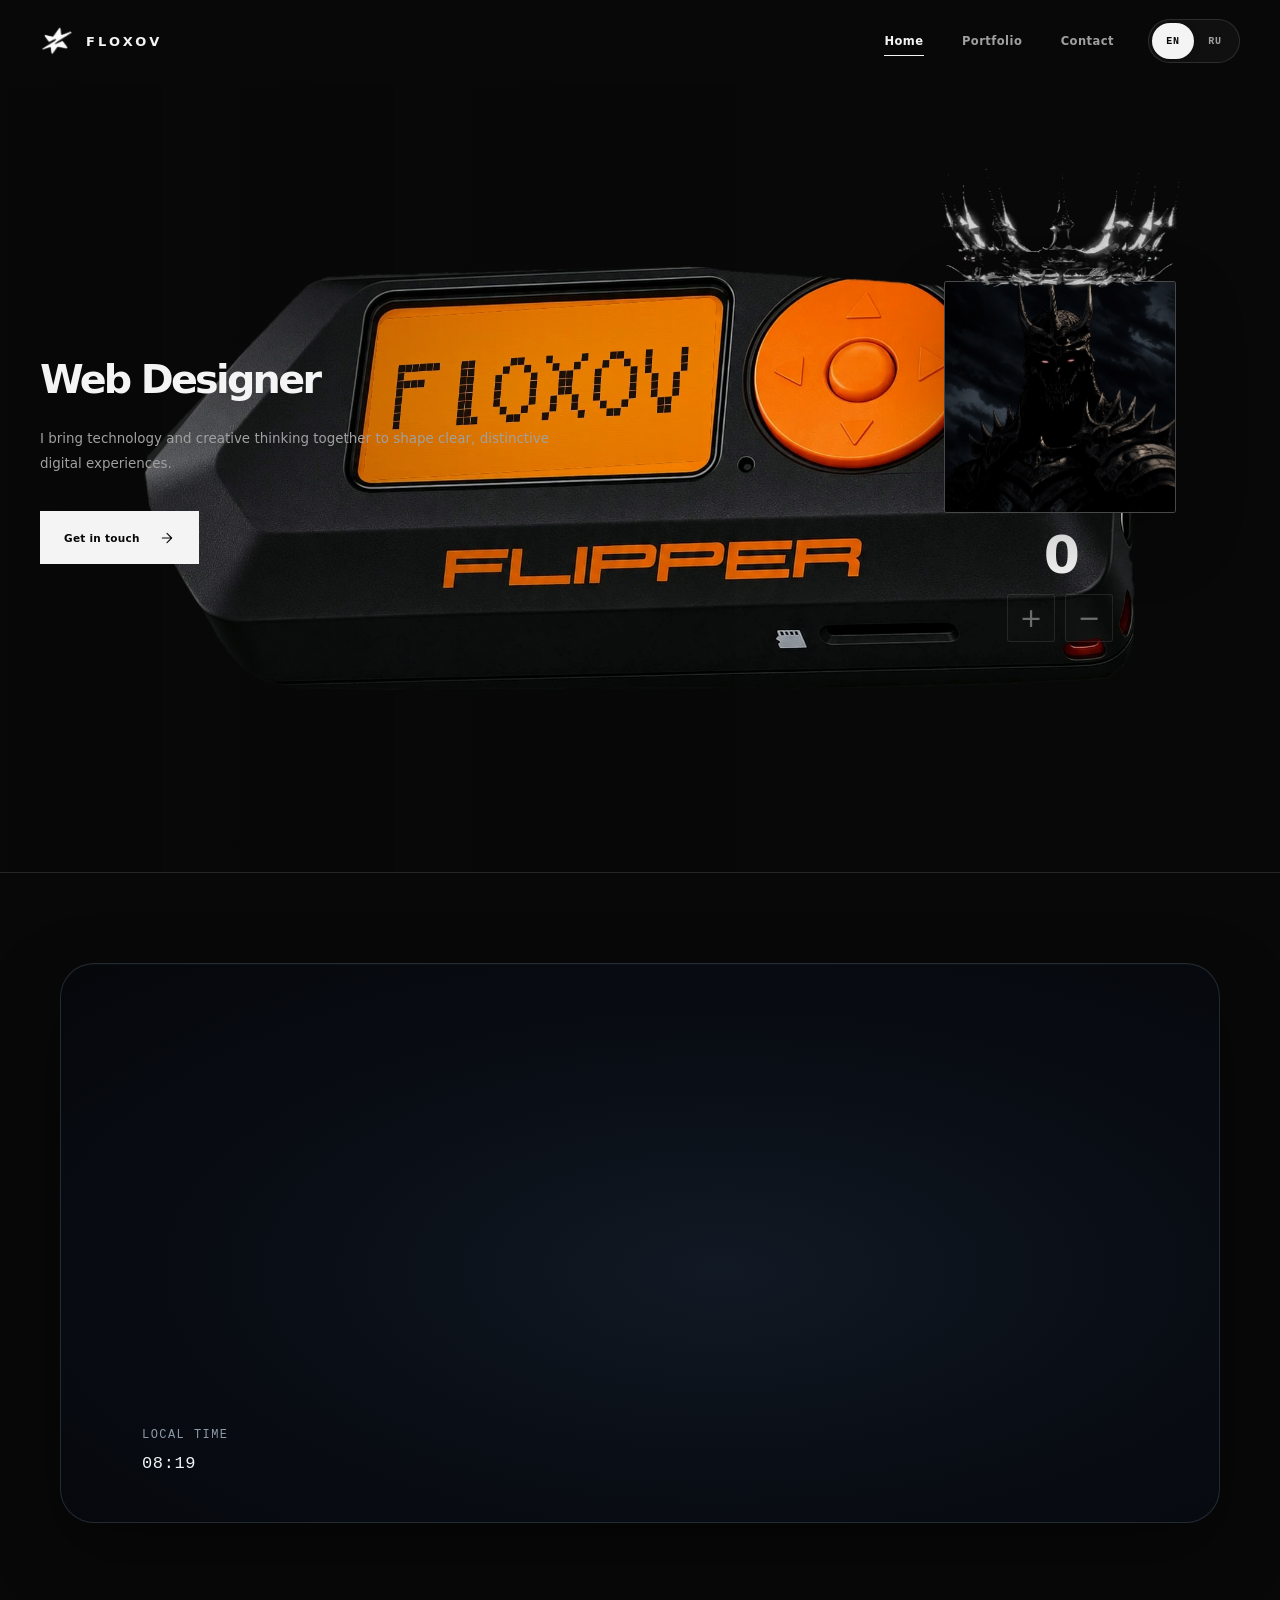
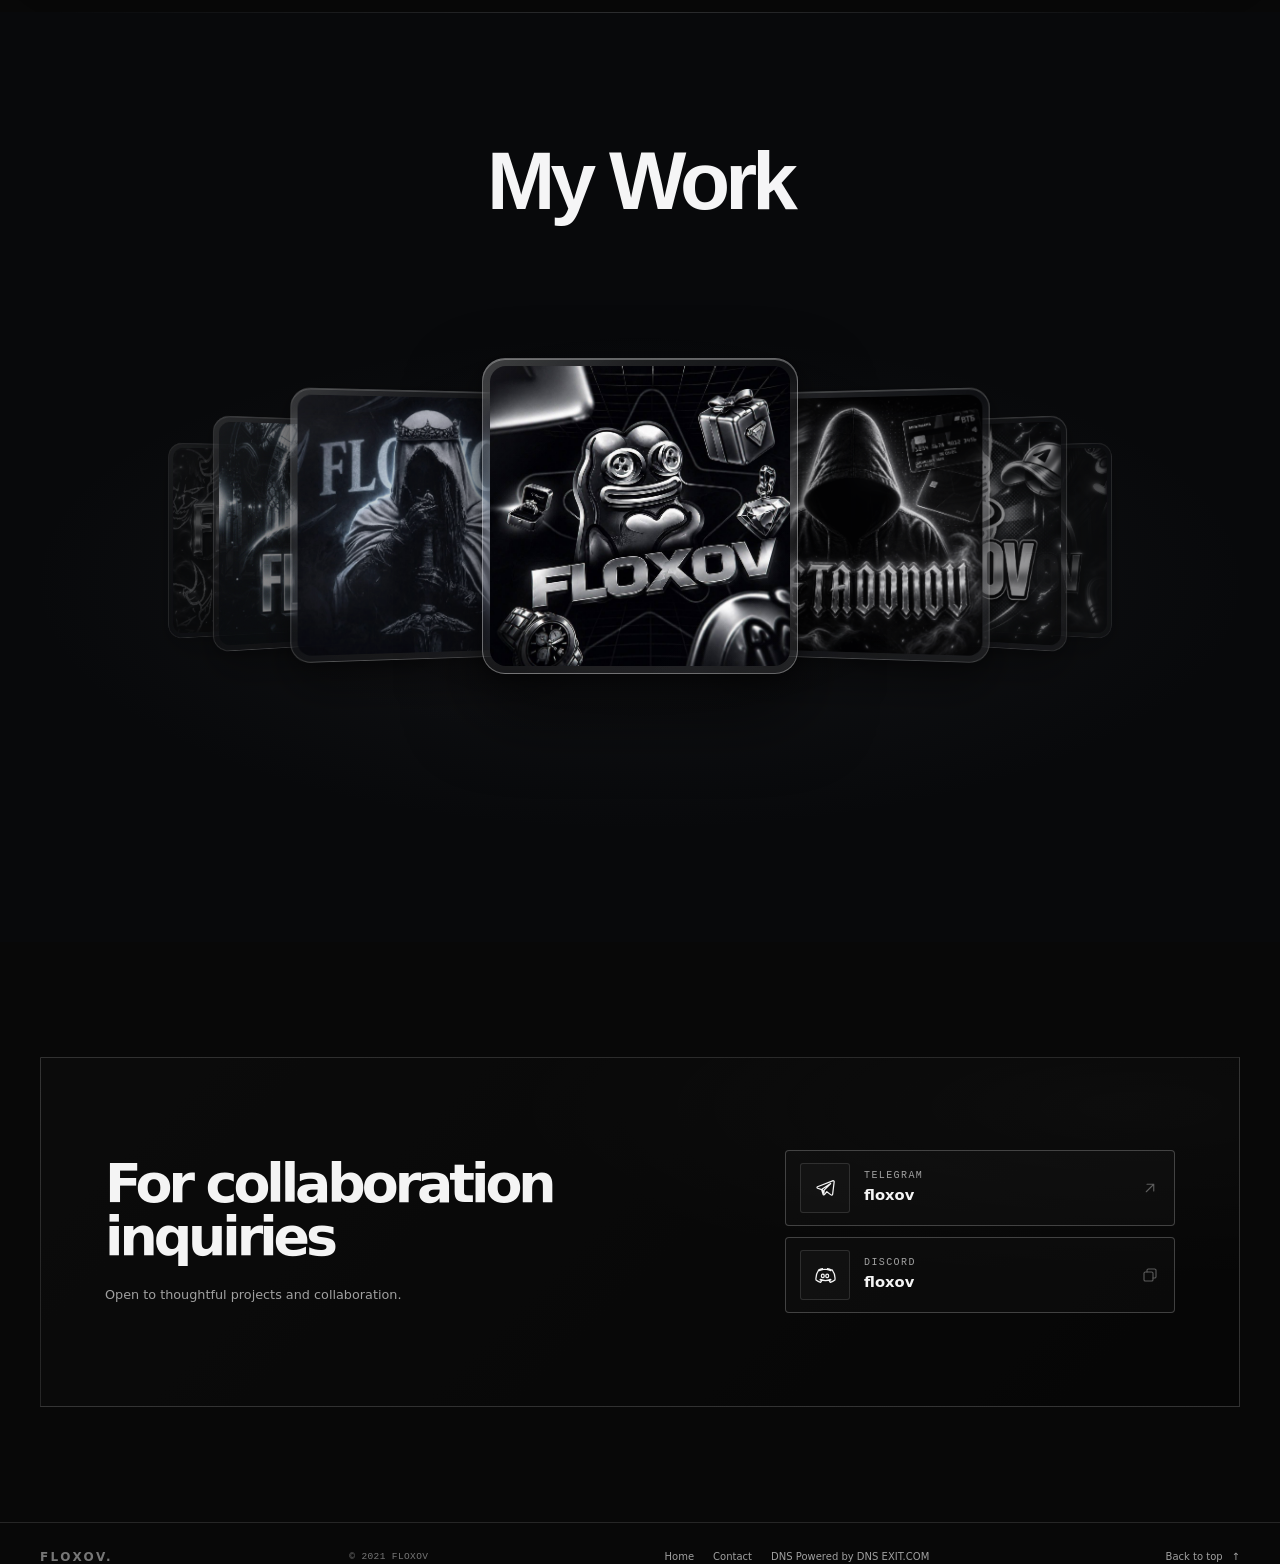
==== commit 99f0df8e: "Update index.html" ====
--- a/index.html
+++ b/index.html
@@ -18,7 +18,7 @@
   <meta name="twitter:card" content="summary_large_image">
   <meta name="twitter:title" content="FLOXOV — Personal Website">
   <meta name="twitter:description" content="A personal space for technology, design, and digital work.">
-  <title>FLOXOV — Personal Website</title>
+  <title>Floxov - Bio</title>
   <link rel="icon" type="image/png" href="./assets/favicon.png">
   <link rel="preconnect" href="https://fonts.googleapis.com">
   <link rel="preconnect" href="https://fonts.gstatic.com" crossorigin>
@@ -68,7 +68,7 @@
         <span class="brand-mark" data-brand-mark aria-hidden="true" hidden>
           <img class="brand-logo-image" data-brand-logo alt="" hidden>
         </span>
-        <span class="brand-name" data-brand-name data-profile-name>FLOXOV</span>
+        <span class="brand-name" data-brand-name data-profile-name>Floxov</span>
       </a>
 
       <nav class="primary-nav" aria-label="Main navigation" data-i18n-aria-label="navLabel">
--- a/assets/styles.css
+++ b/assets/styles.css
@@ -85,8 +85,8 @@
 .site-header.is-scrolled {
   background: color-mix(in srgb, var(--bg) 86%, transparent);
   border-color: var(--line);
-  -webkit-backdrop-filter: blur(18px);
-  backdrop-filter: blur(18px);
+  -webkit-backdrop-filter: none;
+  backdrop-filter: none;
 }
 .header-inner {
   min-height: var(--header-height);
@@ -567,7 +567,7 @@
     display: flex; flex-direction: column; gap: 0; padding: 8px 18px 17px;
     border-top: 1px solid var(--line); border-bottom: 1px solid var(--line);
     background: color-mix(in srgb, var(--bg) 94%, transparent);
-    -webkit-backdrop-filter: blur(18px); backdrop-filter: blur(18px);
+    -webkit-backdrop-filter: none; backdrop-filter: none;
   }
   .mobile-nav a { padding: 13px 2px; color: var(--muted); font-size: 13px; border-bottom: 1px solid var(--line); }
   .mobile-nav a:last-child { border-bottom: 0; }
@@ -1670,8 +1670,8 @@
   border-color: rgba(255,255,255,.28);
   background: rgba(12,12,12,.78);
   box-shadow: 0 28px 80px rgba(0,0,0,.34), 0 0 0 1px rgba(255,255,255,.04) inset;
-  -webkit-backdrop-filter: blur(8px);
-  backdrop-filter: blur(8px);
+  -webkit-backdrop-filter: none;
+  backdrop-filter: none;
 }
 
 .profile-photo { object-fit: cover; object-position: 50% 50%; }
@@ -1806,8 +1806,8 @@
   background: rgba(20,20,20,.82);
   background: color-mix(in srgb, var(--surface) 78%, transparent);
   box-shadow: 0 18px 48px rgba(0,0,0,.12), 0 1px 0 rgba(255,255,255,.035) inset;
-  -webkit-backdrop-filter: blur(16px);
-  backdrop-filter: blur(16px);
+  -webkit-backdrop-filter: none;
+  backdrop-filter: none;
   color: var(--text);
   text-align: left;
 }
@@ -2255,3 +2255,10 @@
     font-size: 12px;
   }
 }
+
+/* On mobile the contact arrow points down at the social links, not off-screen. */
+@media (max-width: 760px) {
+  .contact-direction { align-self: center; justify-content: center; width: 64px; height: 48px; margin: 15px auto -6px; }
+  .contact-direction svg { width: 64px; height: 18px; max-width: 64px; transform: rotate(90deg); transform-origin: 50% 50%; animation: none; will-change: auto; opacity: .85; }
+  .contact-actions { position: relative; }
+}
--- a/assets/portfolio.css
+++ b/assets/portfolio.css
@@ -309,3 +309,9 @@
 @media (prefers-reduced-transparency: reduce) {
   .portfolio-card,.portfolio-toolbar { -webkit-backdrop-filter: none; backdrop-filter: none; background: #212226; }
 }
+
+/* FLOXOV portfolio cleanup: real artwork only, no temporary project labels. */
+.portfolio-card { padding: 7px; }
+.portfolio-artwork { width: 100%; aspect-ratio: 1 / 1; }
+.portfolio-card-footer, .portfolio-swipe-hint { display: none !important; }
+.portfolio-heading { font-family: "Manrope", sans-serif; font-weight: 800; letter-spacing: -.06em; text-transform: none; }
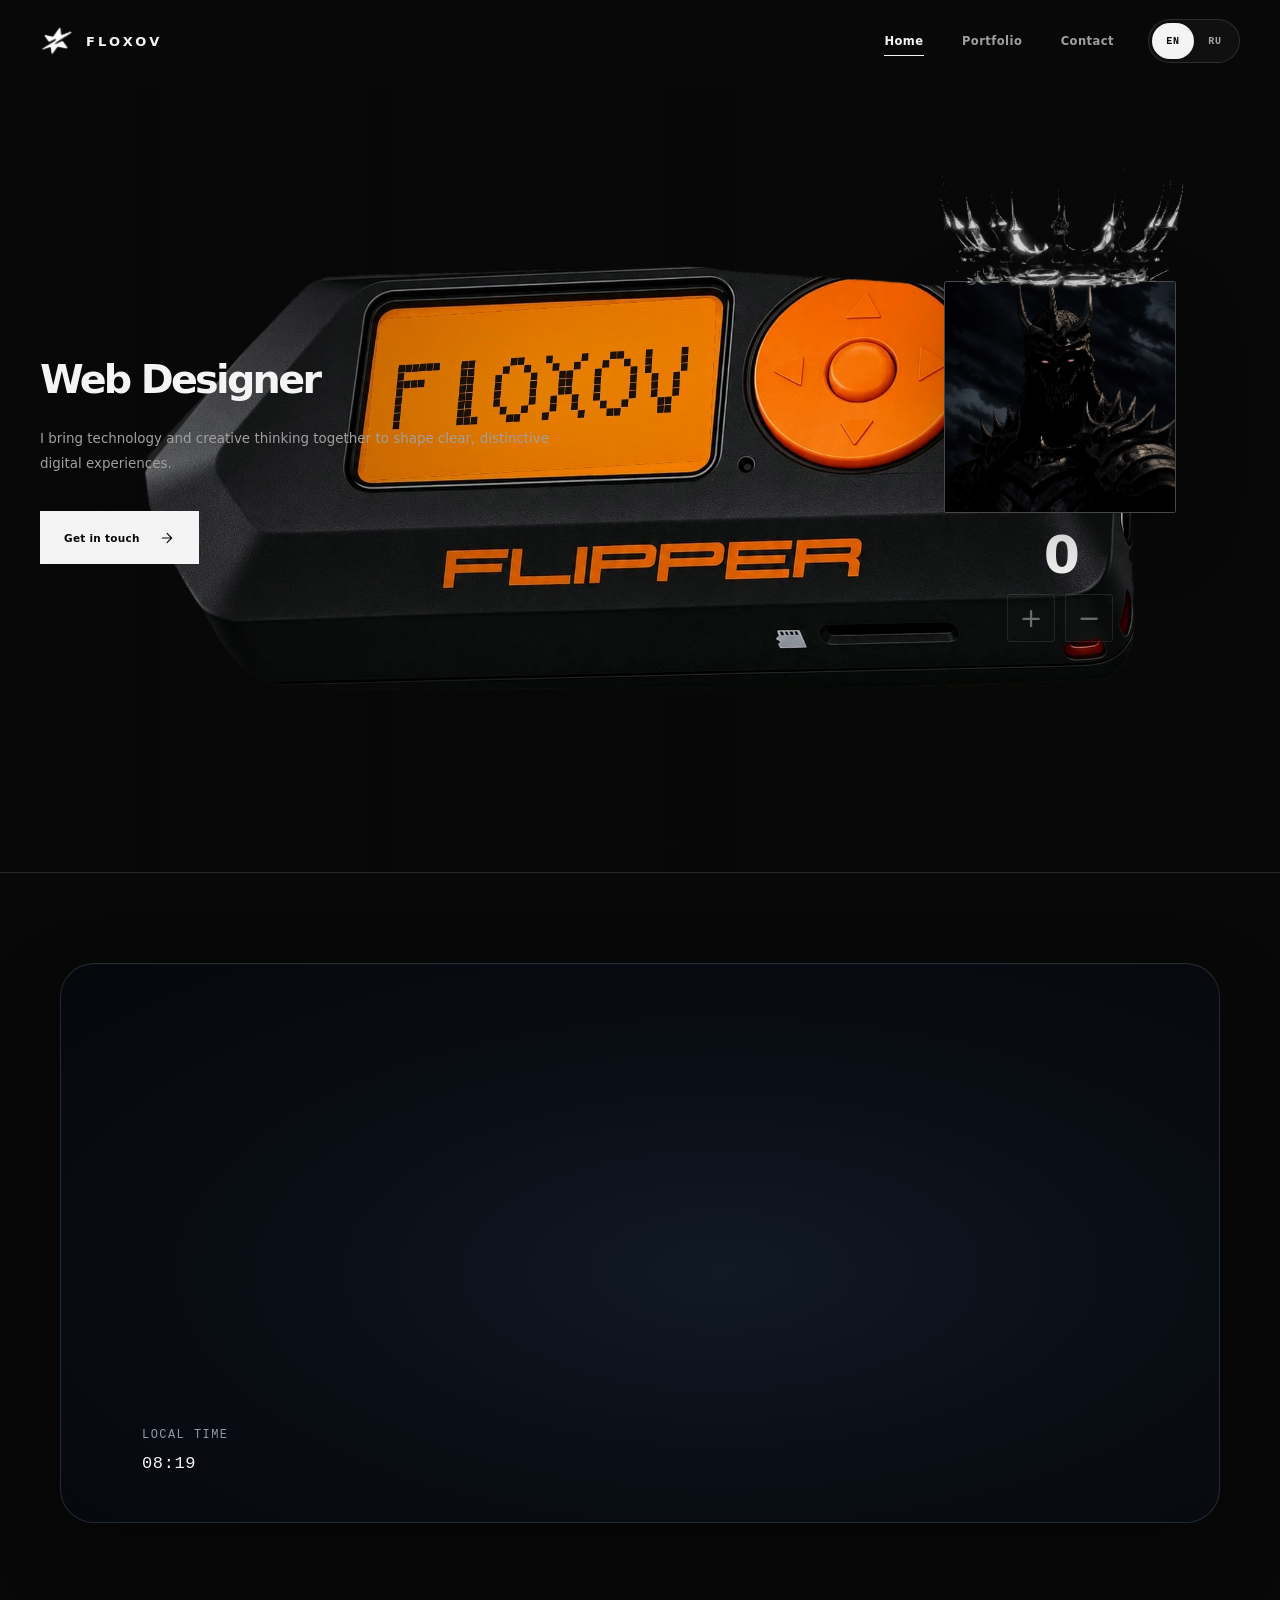
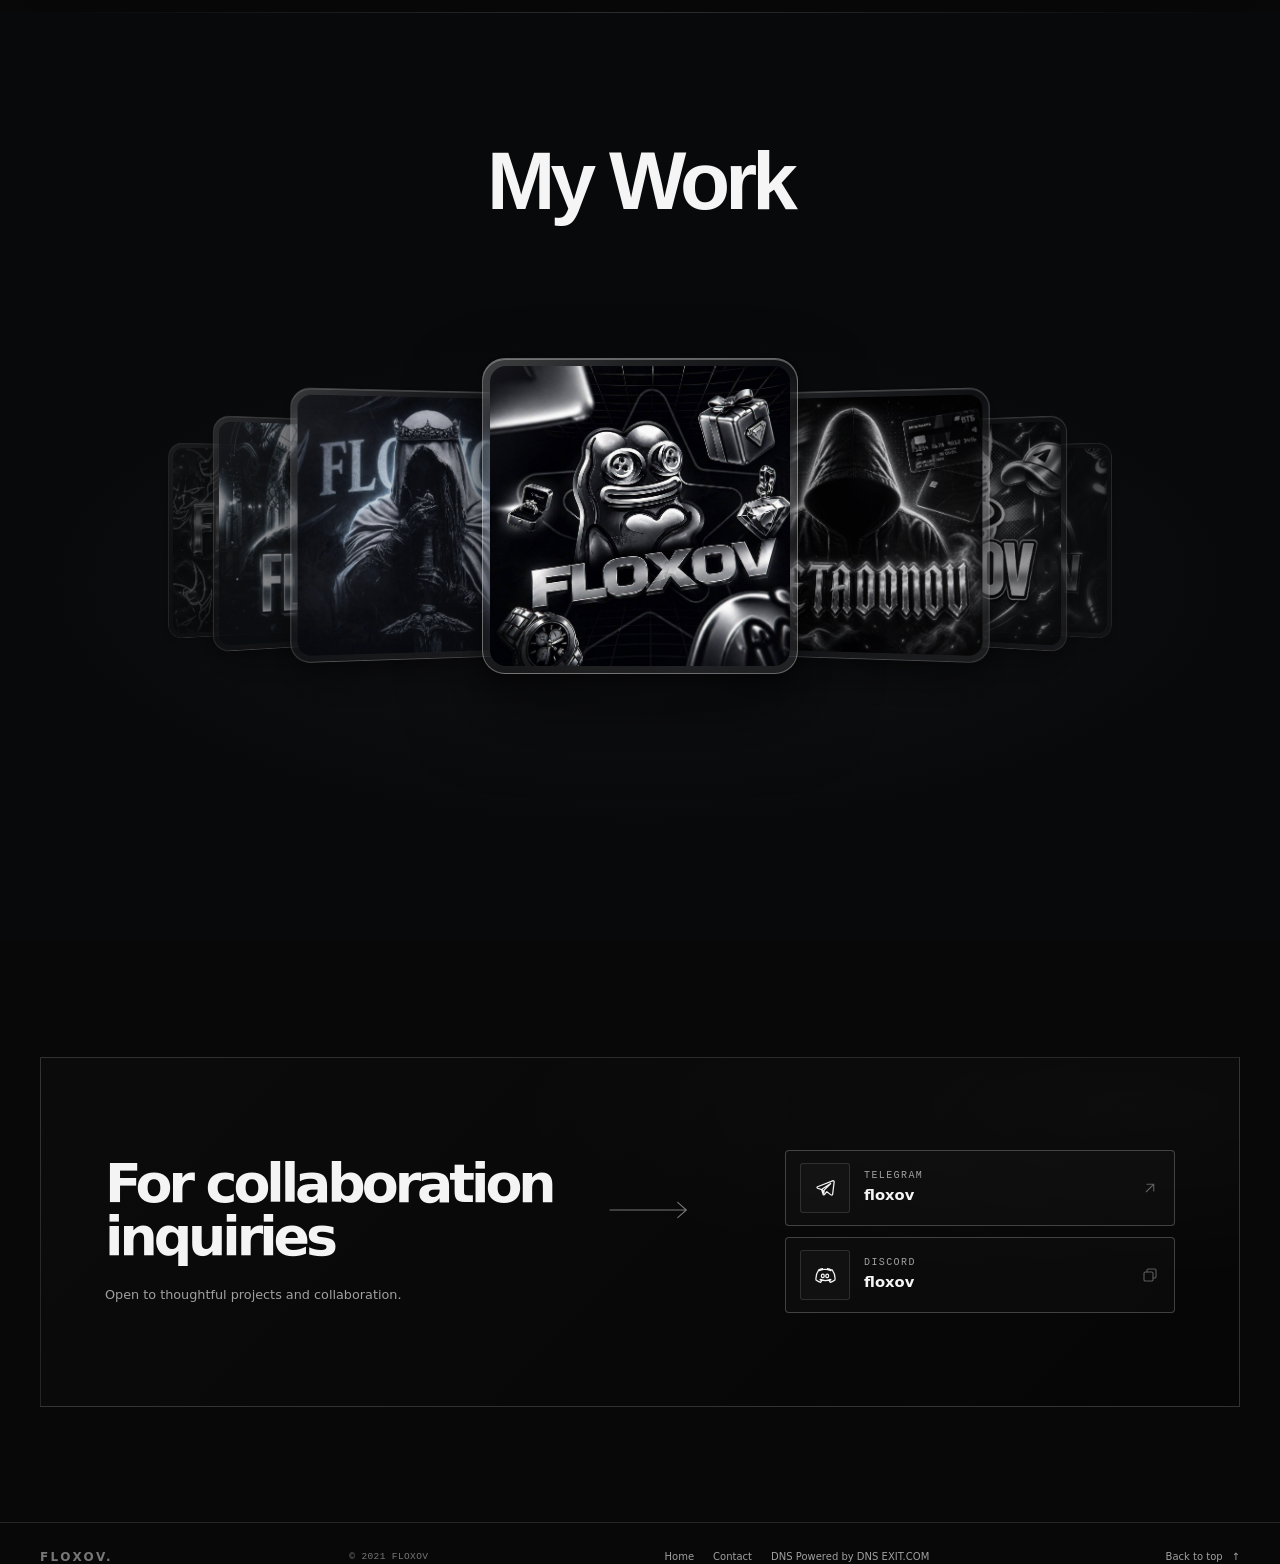
==== commit c9b6c6a2: "Add files via upload" ====
--- a/index.html
+++ b/index.html
@@ -6,19 +6,21 @@
   <meta name="viewport" content="width=device-width, initial-scale=1, viewport-fit=cover">
   <meta name="theme-color" content="#080808">
   <meta name="color-scheme" content="dark">
-  <meta name="description" content="A personal space by FLOXOV for technology, design, and digital work.">
+  <meta name="description" content="The official FLOXOV website — technology, design, gaming, and digital projects.">
   <meta property="og:type" content="website">
-  <meta property="og:title" content="FLOXOV — Personal Website">
-  <meta property="og:description" content="A personal space for technology, design, and digital work.">
-  <meta property="og:image" content="./assets/og-image.png">
+  <meta property="og:title" content="FLOXOV — Official Website">
+  <meta property="og:description" content="The official FLOXOV website — technology, design, gaming, and digital projects.">
+  <meta property="og:image" content="https://floxov.work.gd/assets/og-image.png">
   <meta property="og:image:width" content="1200">
   <meta property="og:image:height" content="630">
   <meta property="og:image:type" content="image/png">
-  <meta name="twitter:image" content="./assets/og-image.png">
+  <meta name="twitter:image" content="https://floxov.work.gd/assets/og-image.png">
   <meta name="twitter:card" content="summary_large_image">
-  <meta name="twitter:title" content="FLOXOV — Personal Website">
-  <meta name="twitter:description" content="A personal space for technology, design, and digital work.">
-  <title>Floxov - Bio</title>
+  <meta name="twitter:title" content="FLOXOV — Official Website">
+  <meta name="twitter:description" content="The official FLOXOV website — technology, design, gaming, and digital projects.">
+  <link rel="canonical" href="https://floxov.work.gd/">
+  <meta property="og:url" content="https://floxov.work.gd/">
+  <title>FLOXOV — Official Website</title>
   <link rel="icon" type="image/png" href="./assets/favicon.png">
   <link rel="preconnect" href="https://fonts.googleapis.com">
   <link rel="preconnect" href="https://fonts.gstatic.com" crossorigin>
@@ -68,7 +70,7 @@
         <span class="brand-mark" data-brand-mark aria-hidden="true" hidden>
           <img class="brand-logo-image" data-brand-logo alt="" hidden>
         </span>
-        <span class="brand-name" data-brand-name data-profile-name>Floxov</span>
+        <span class="brand-name" data-brand-name data-profile-name>FLOXOV</span>
       </a>
 
       <nav class="primary-nav" aria-label="Main navigation" data-i18n-aria-label="navLabel">
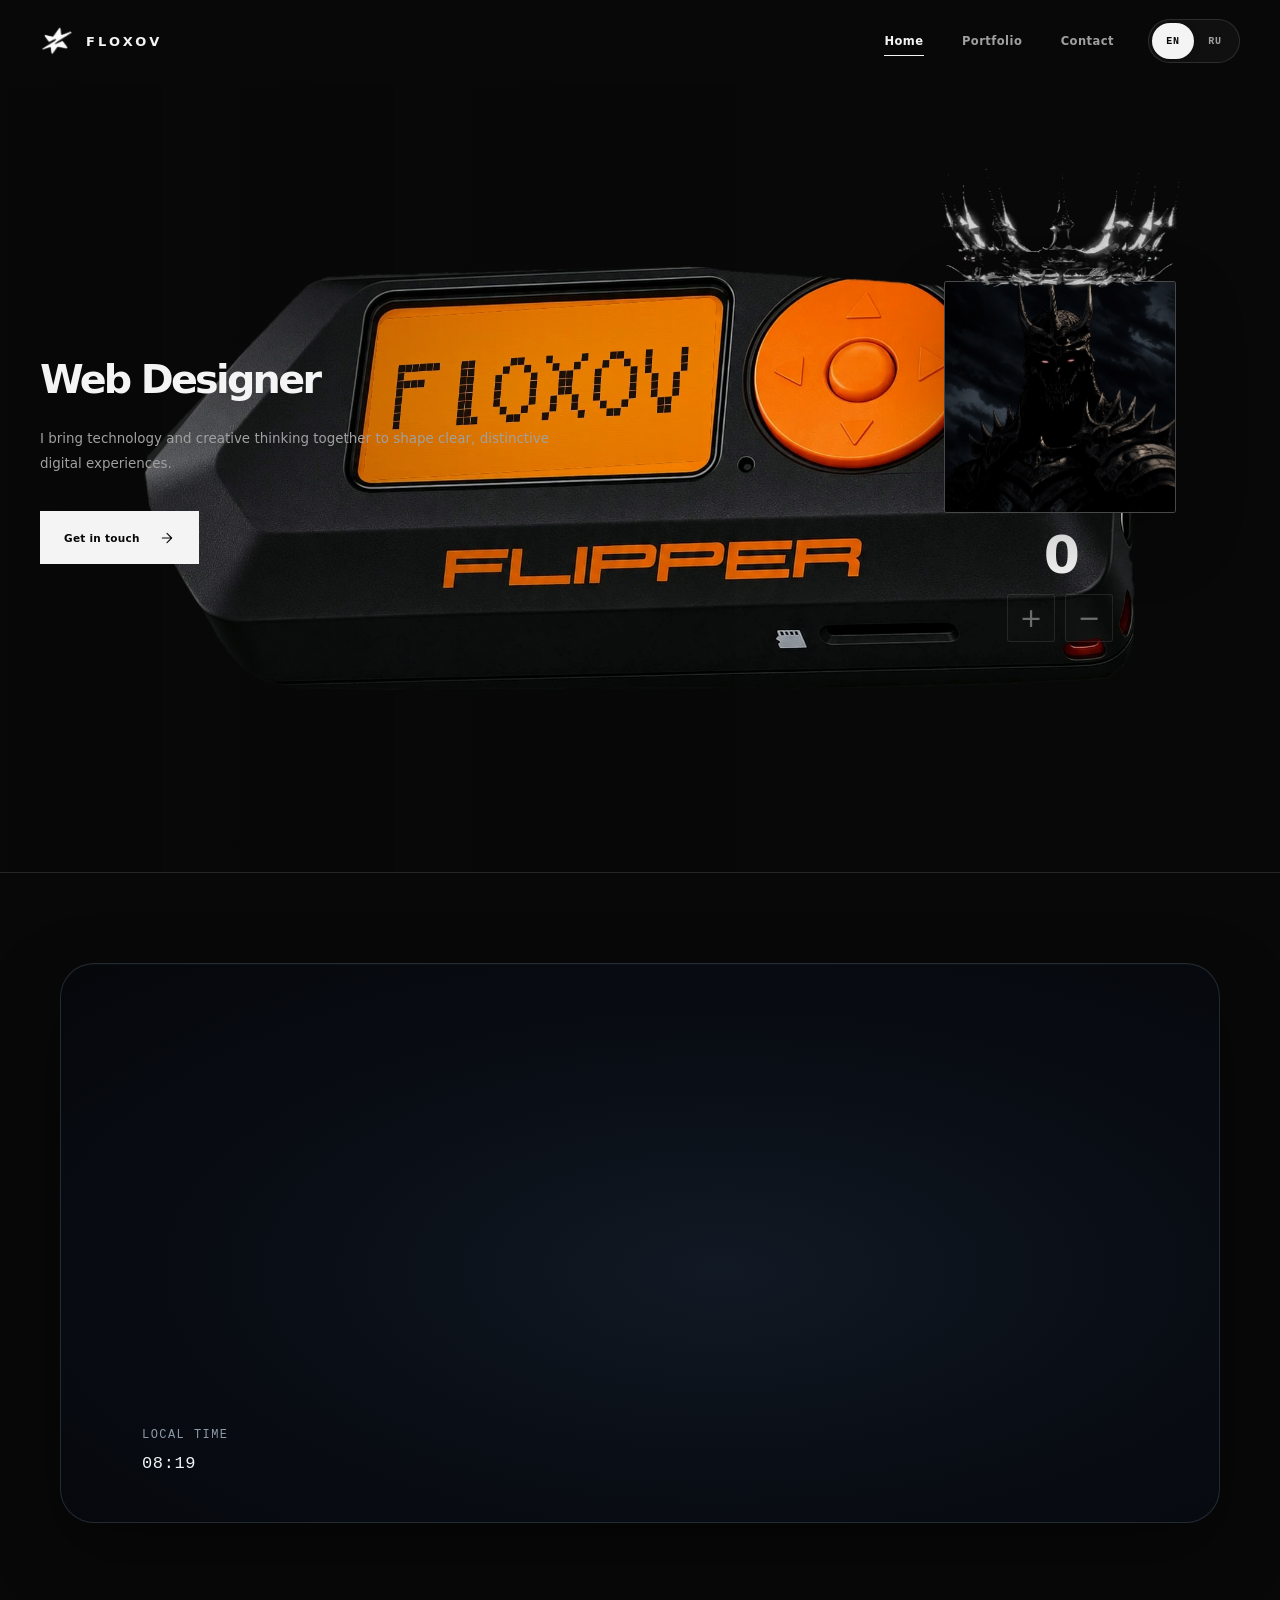
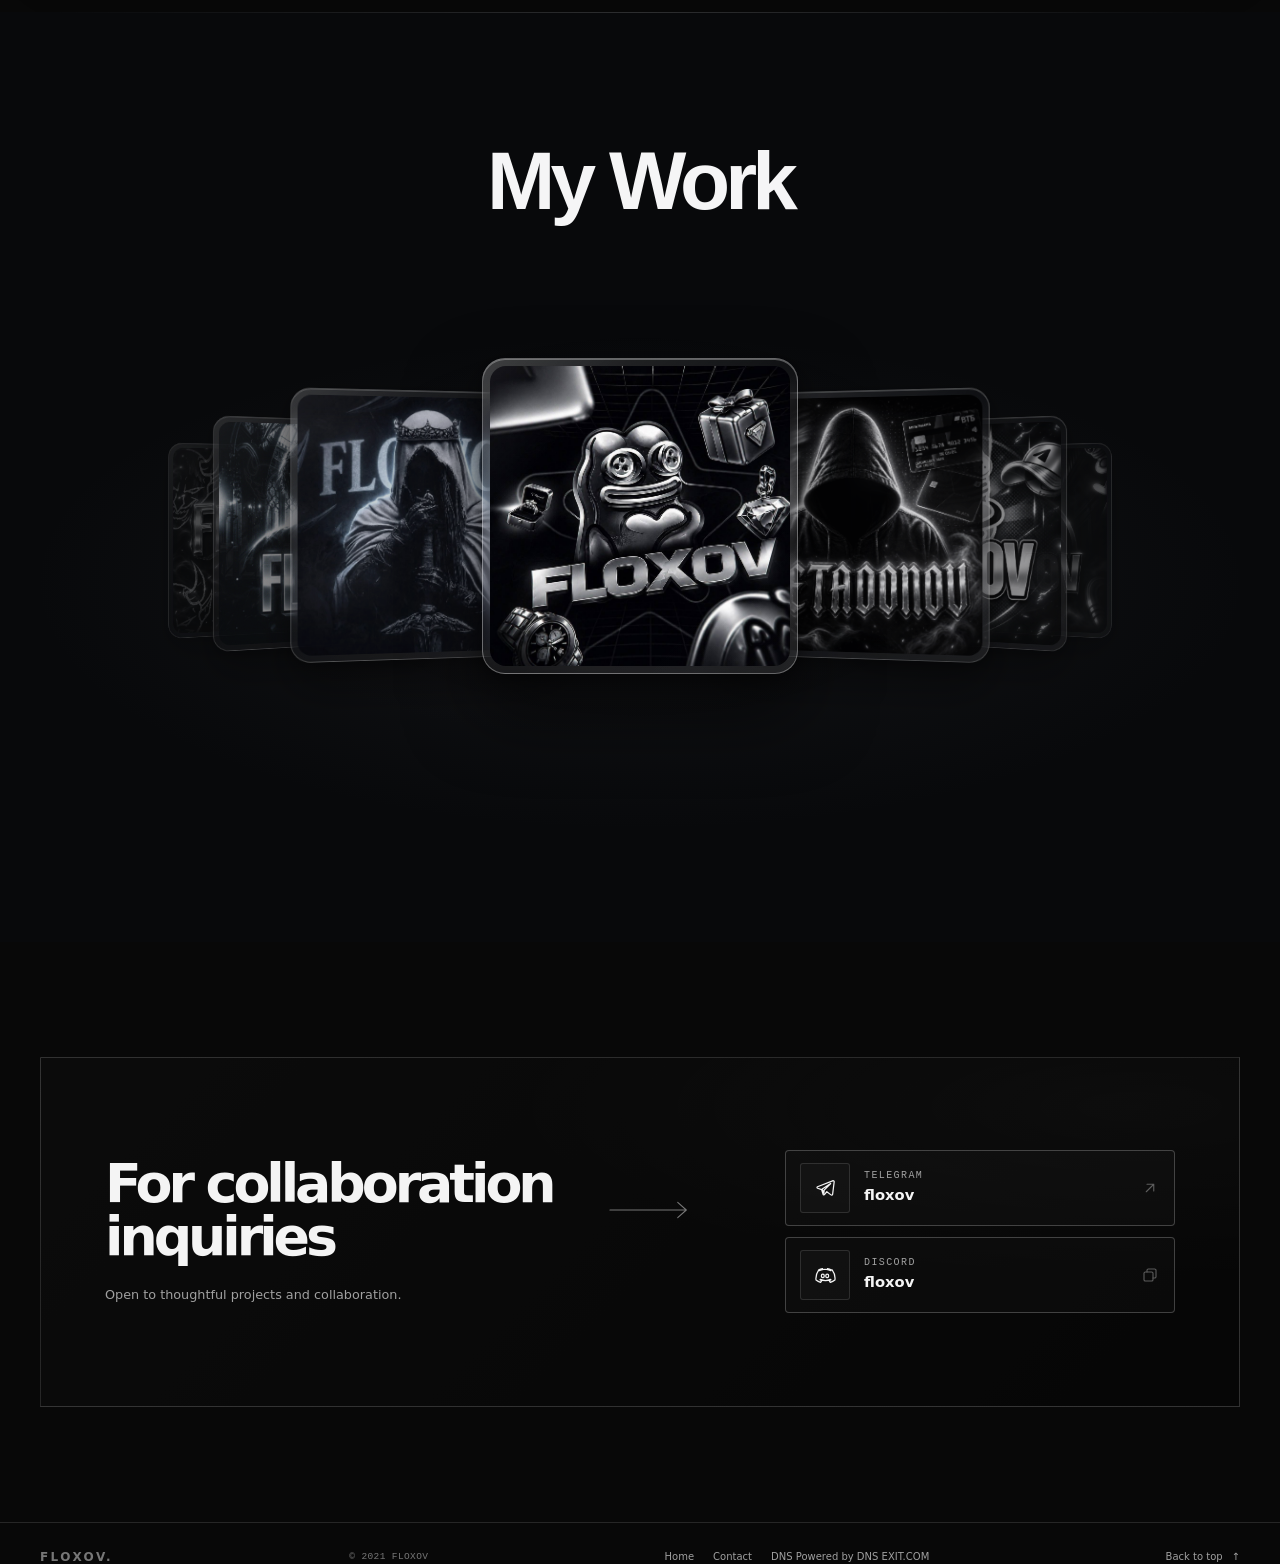
==== commit 69b91d07: "Update index.html" ====
--- a/index.html
+++ b/index.html
@@ -7,9 +7,9 @@
   <meta name="theme-color" content="#080808">
   <meta name="color-scheme" content="dark">
   <meta name="description" content="The official FLOXOV website — technology, design, gaming, and digital projects.">
-  <meta property="og:type" content="website">
-  <meta property="og:title" content="FLOXOV — Official Website">
-  <meta property="og:description" content="The official FLOXOV website — technology, design, gaming, and digital projects.">
+  <meta property="og:type" content="Bio">
+  <meta property="og:title" content="Floxov - Bio Website">
+  <meta property="og:description" content="Official Website Featuring My Portfolio and Animated Design.">
   <meta property="og:image" content="https://floxov.work.gd/assets/og-image.png">
   <meta property="og:image:width" content="1200">
   <meta property="og:image:height" content="630">
@@ -20,7 +20,7 @@
   <meta name="twitter:description" content="The official FLOXOV website — technology, design, gaming, and digital projects.">
   <link rel="canonical" href="https://floxov.work.gd/">
   <meta property="og:url" content="https://floxov.work.gd/">
-  <title>FLOXOV — Official Website</title>
+  <title>Floxov — Website Bio</title>
   <link rel="icon" type="image/png" href="./assets/favicon.png">
   <link rel="preconnect" href="https://fonts.googleapis.com">
   <link rel="preconnect" href="https://fonts.gstatic.com" crossorigin>
@@ -70,7 +70,7 @@
         <span class="brand-mark" data-brand-mark aria-hidden="true" hidden>
           <img class="brand-logo-image" data-brand-logo alt="" hidden>
         </span>
-        <span class="brand-name" data-brand-name data-profile-name>FLOXOV</span>
+        <span class="brand-name" data-brand-name data-profile-name>Floxov</span>
       </a>
 
       <nav class="primary-nav" aria-label="Main navigation" data-i18n-aria-label="navLabel">
